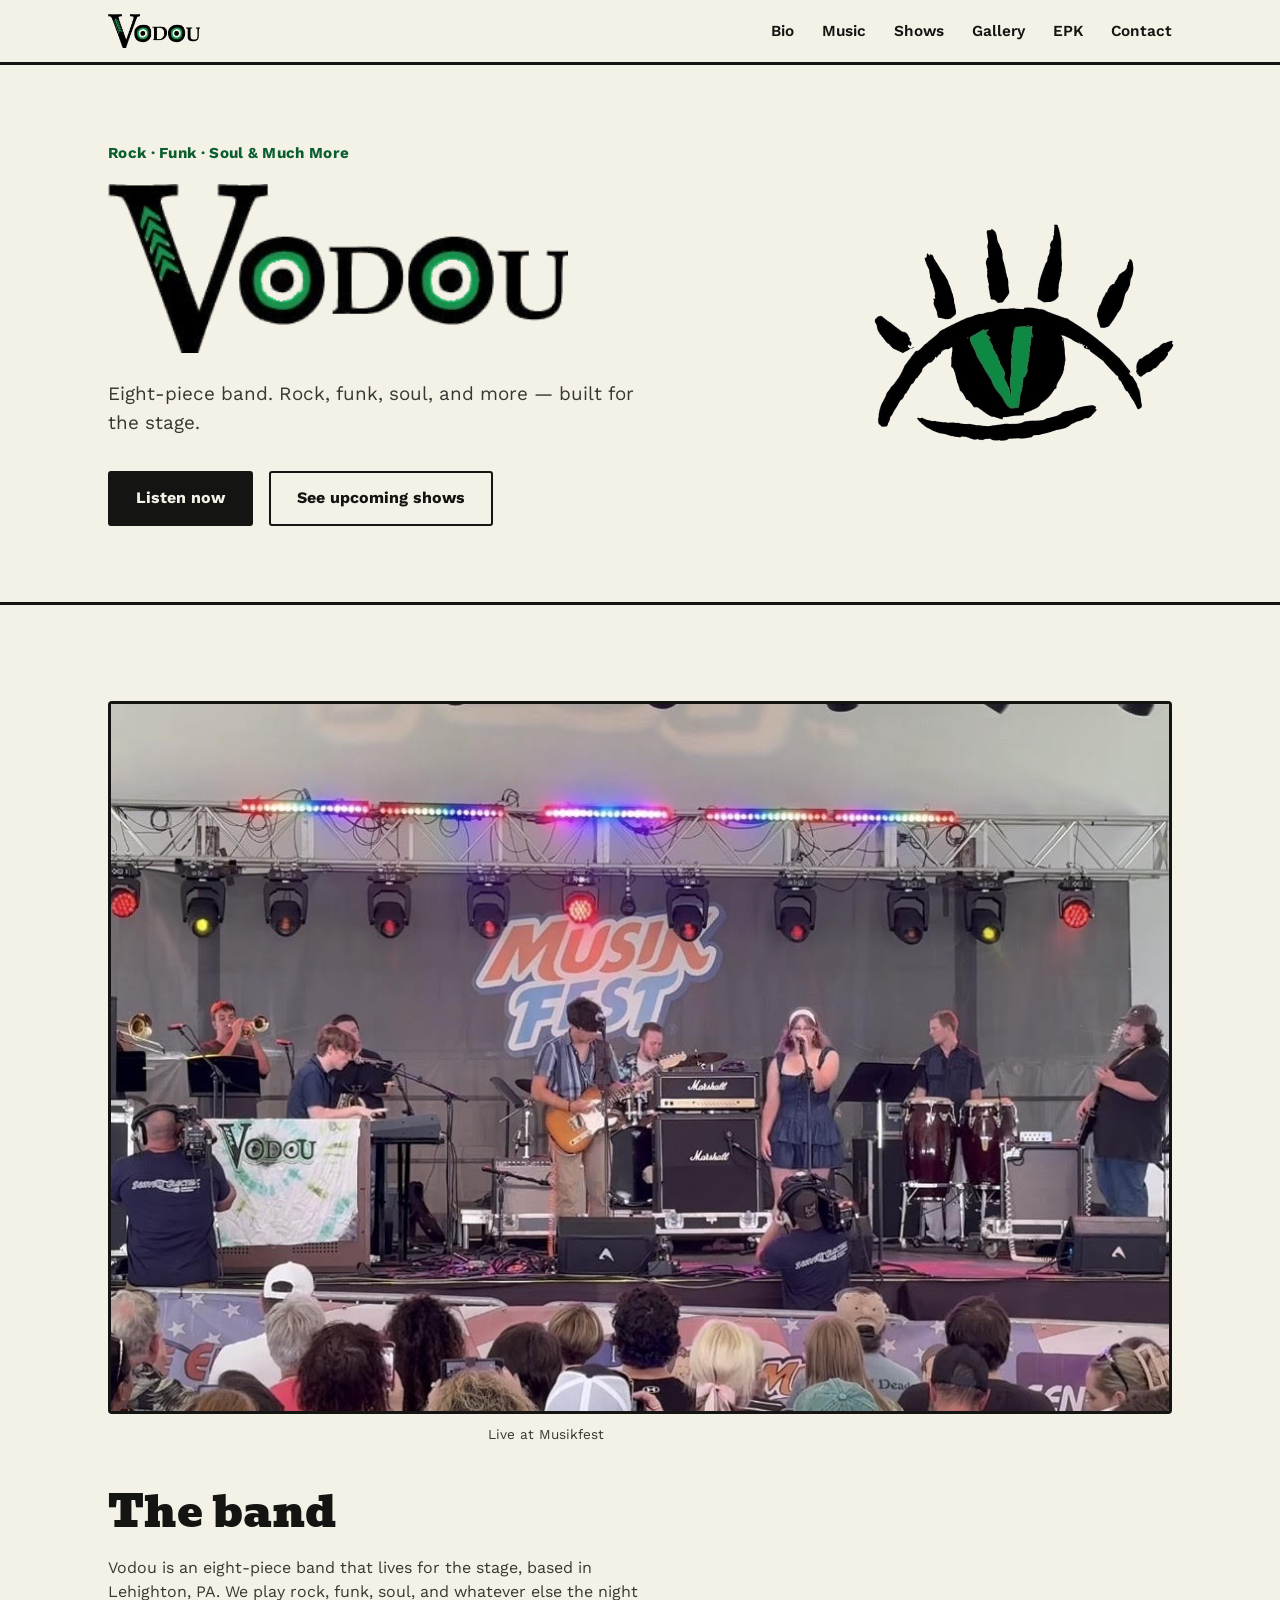
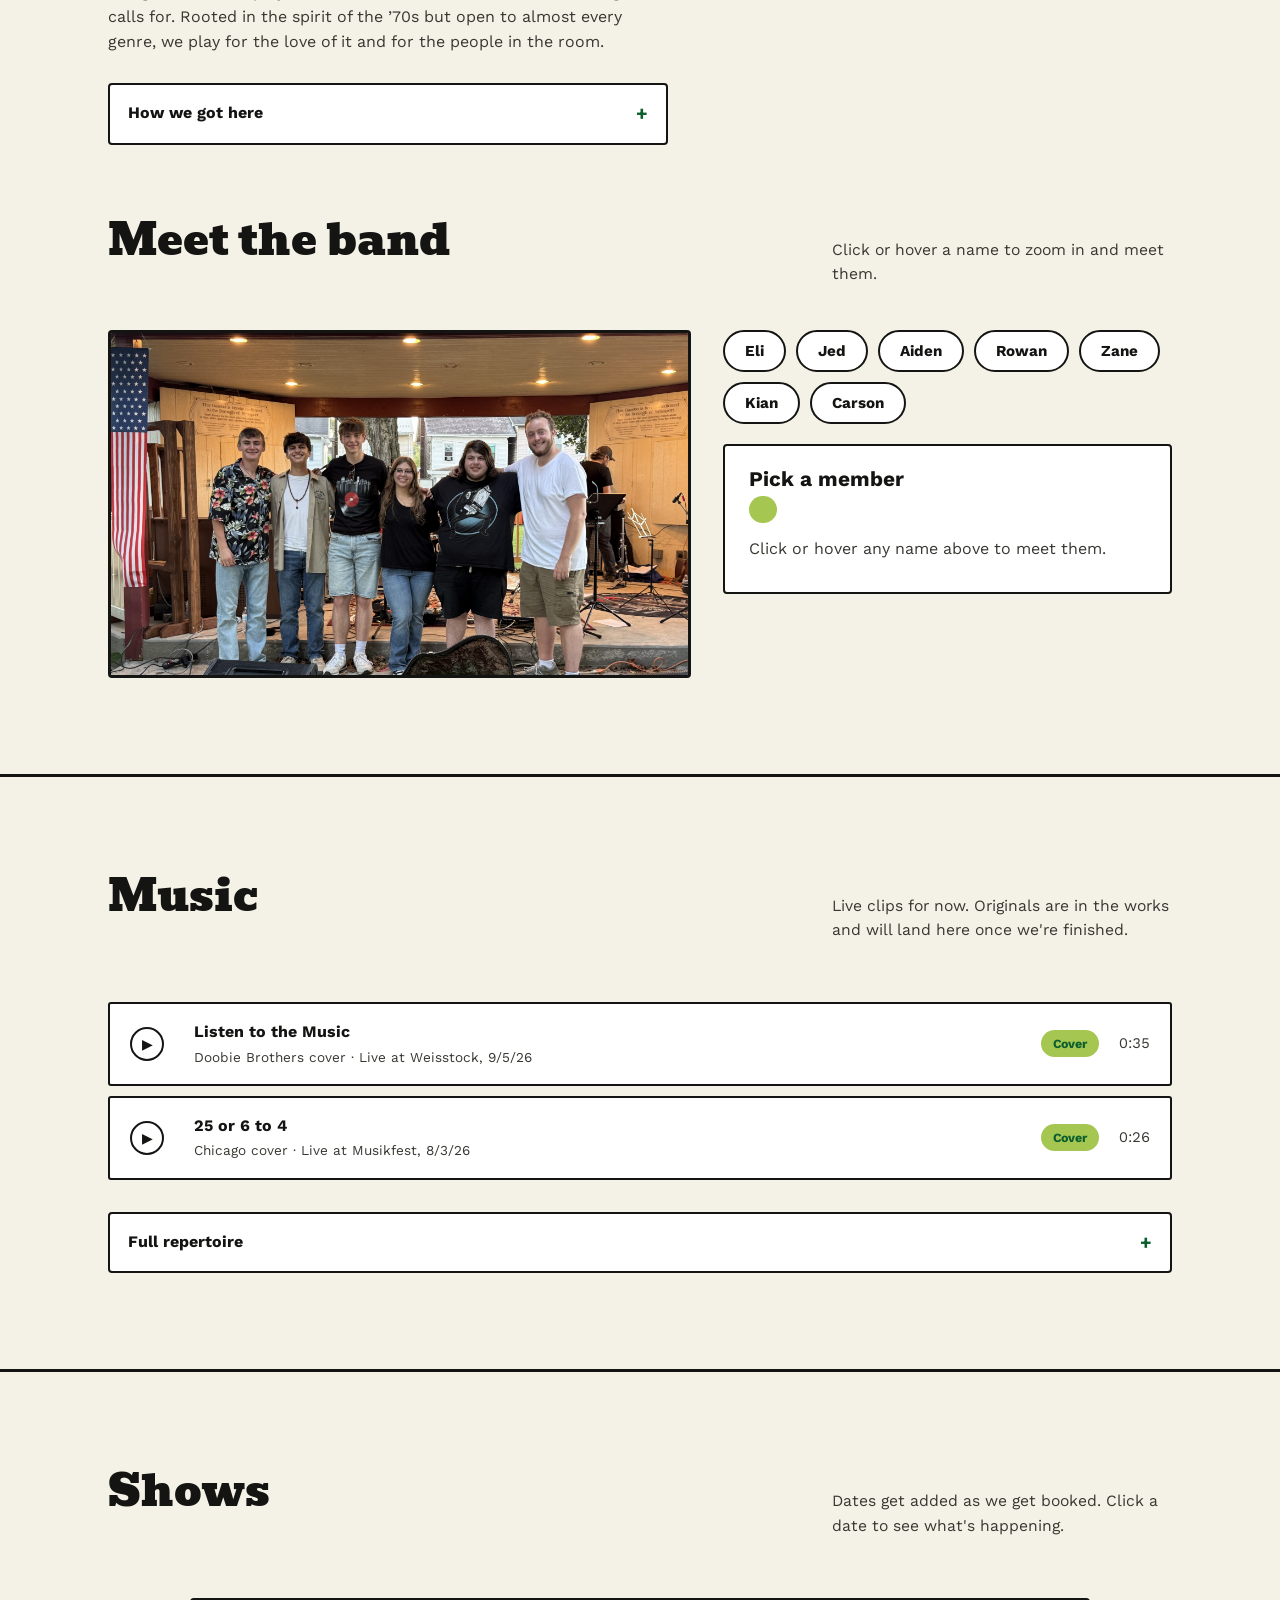
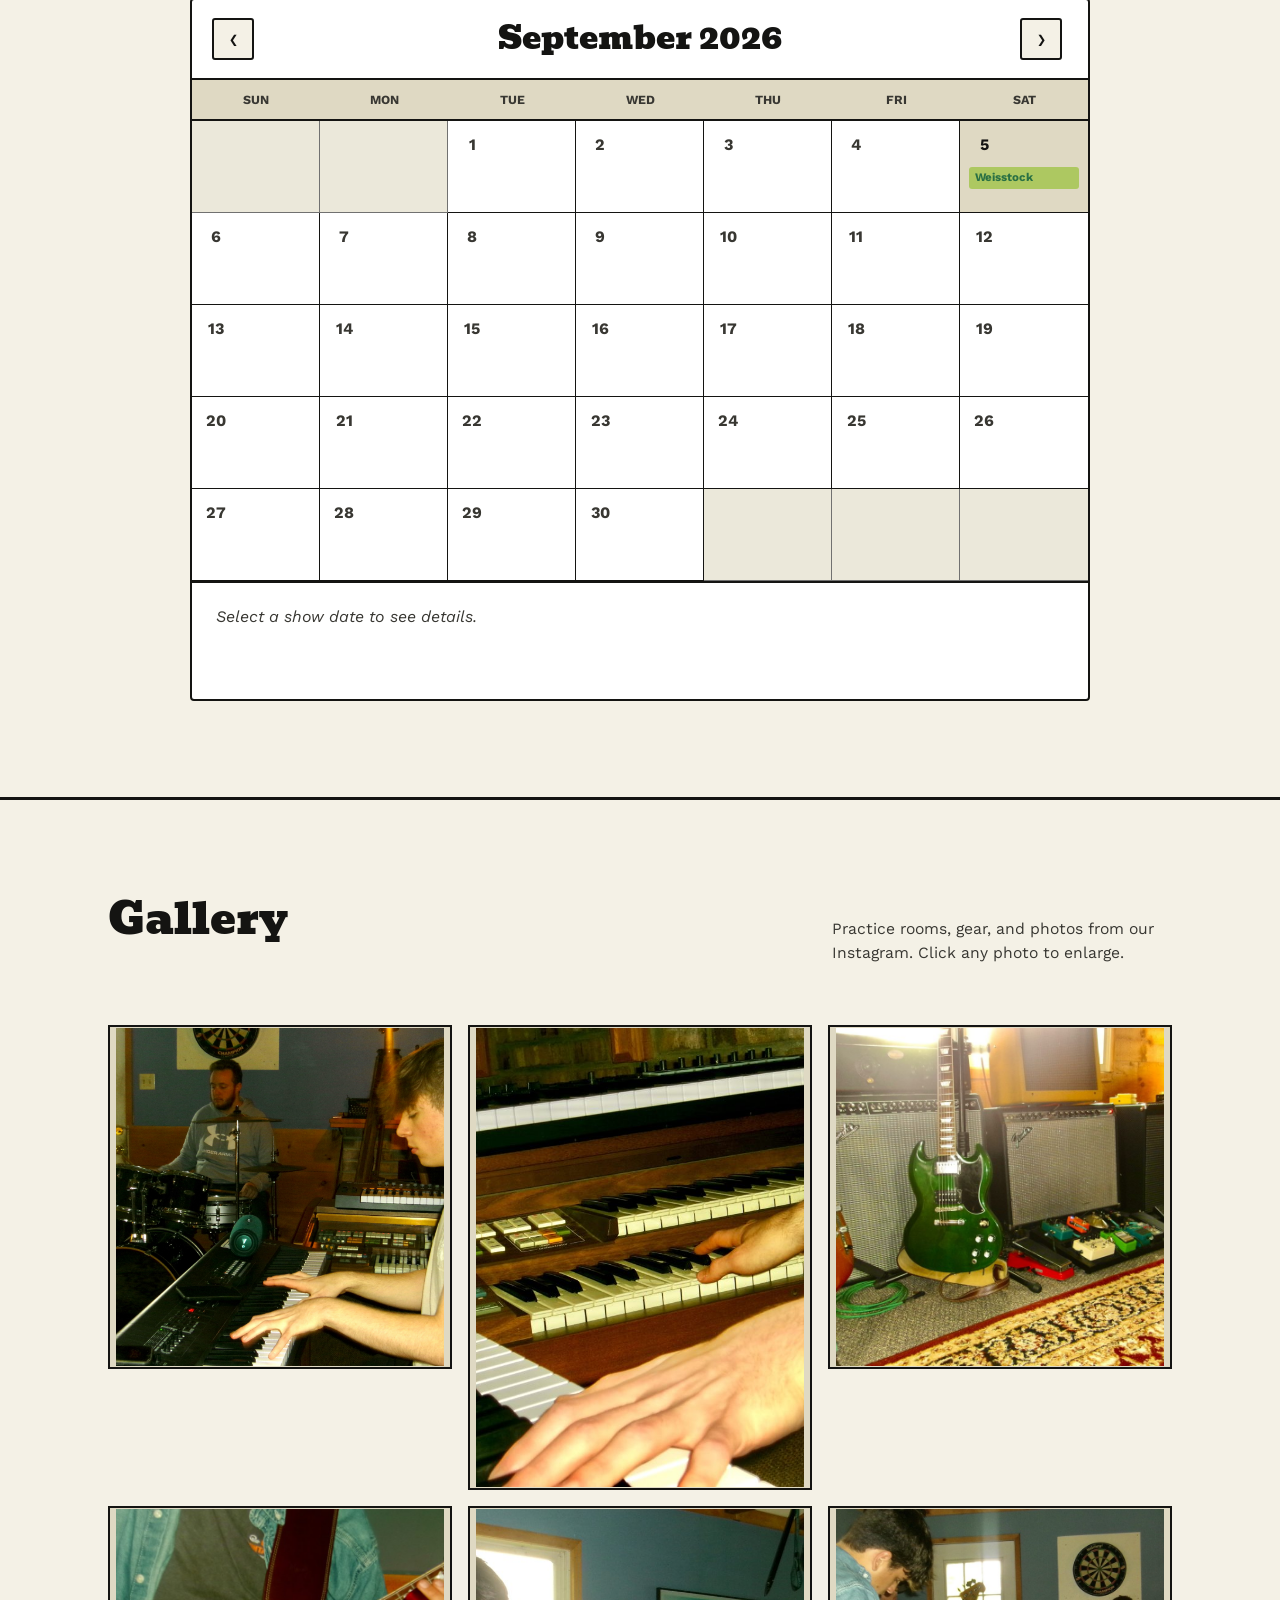
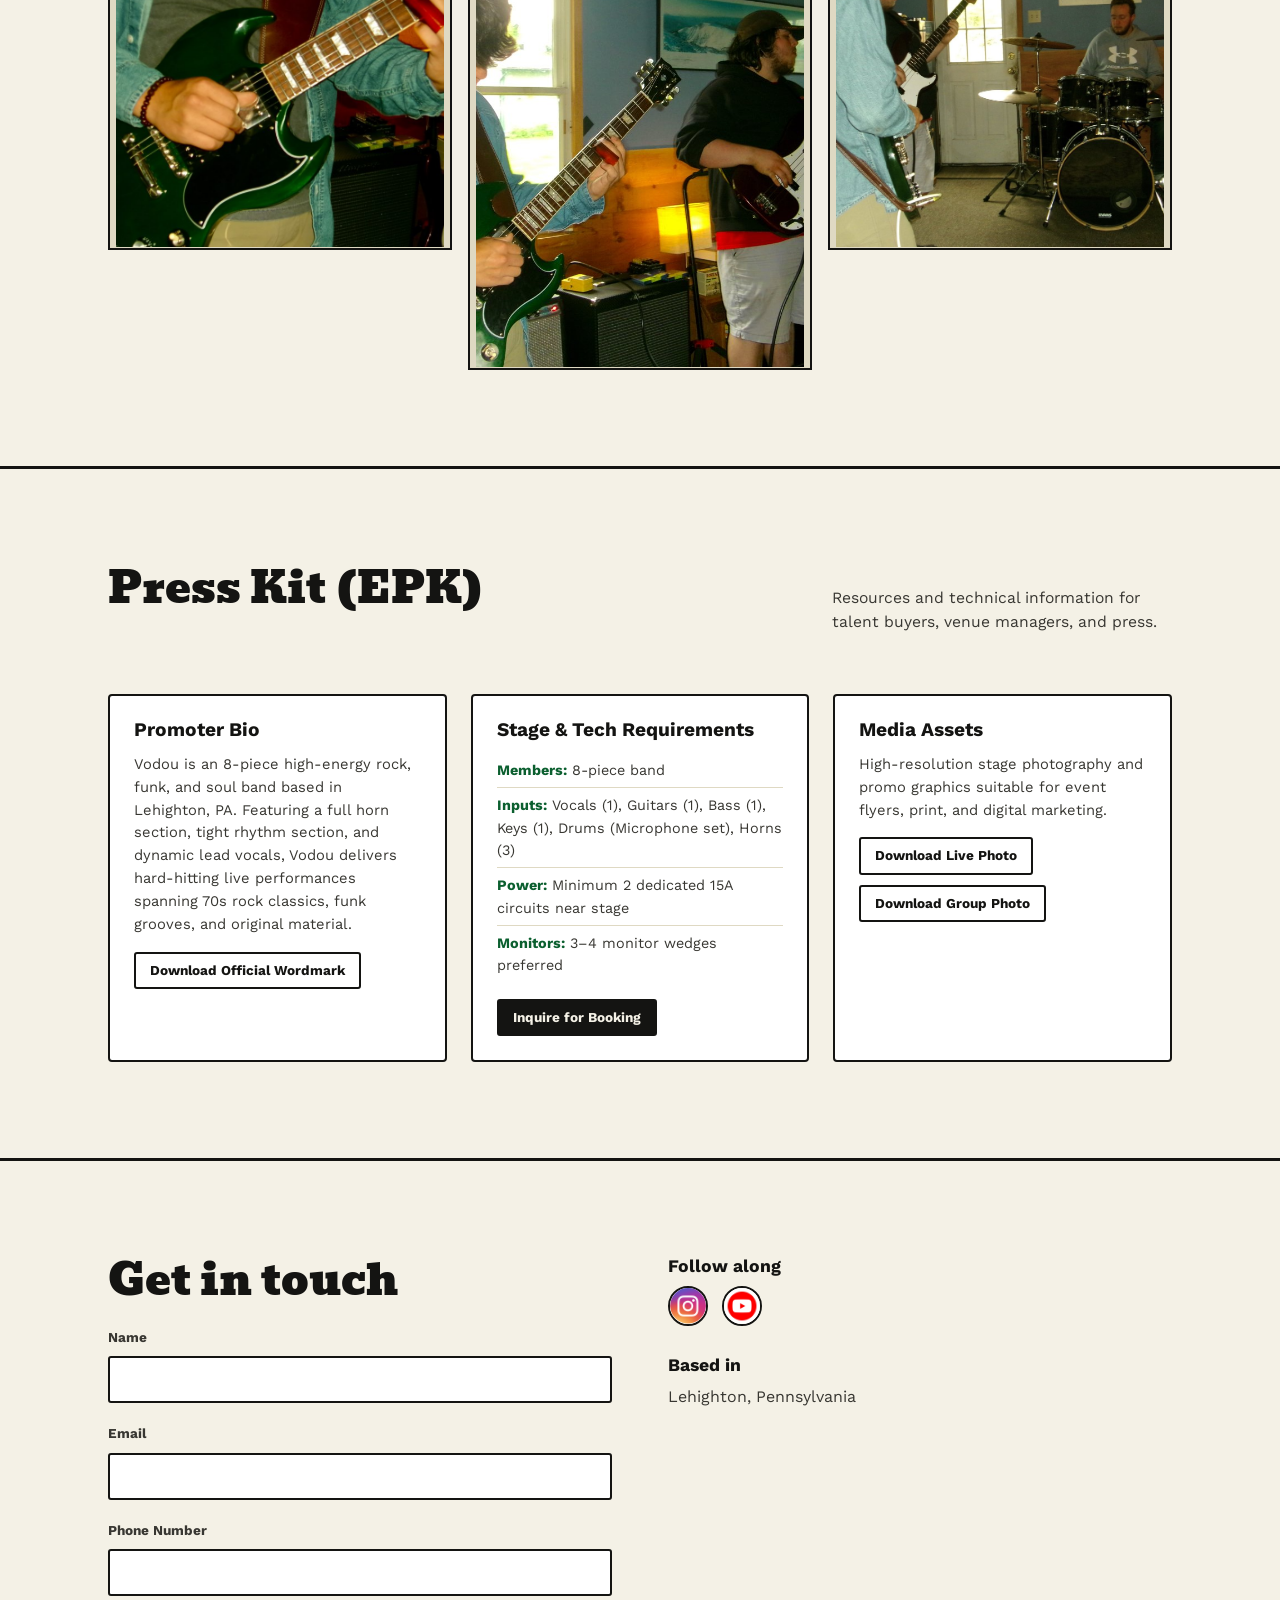
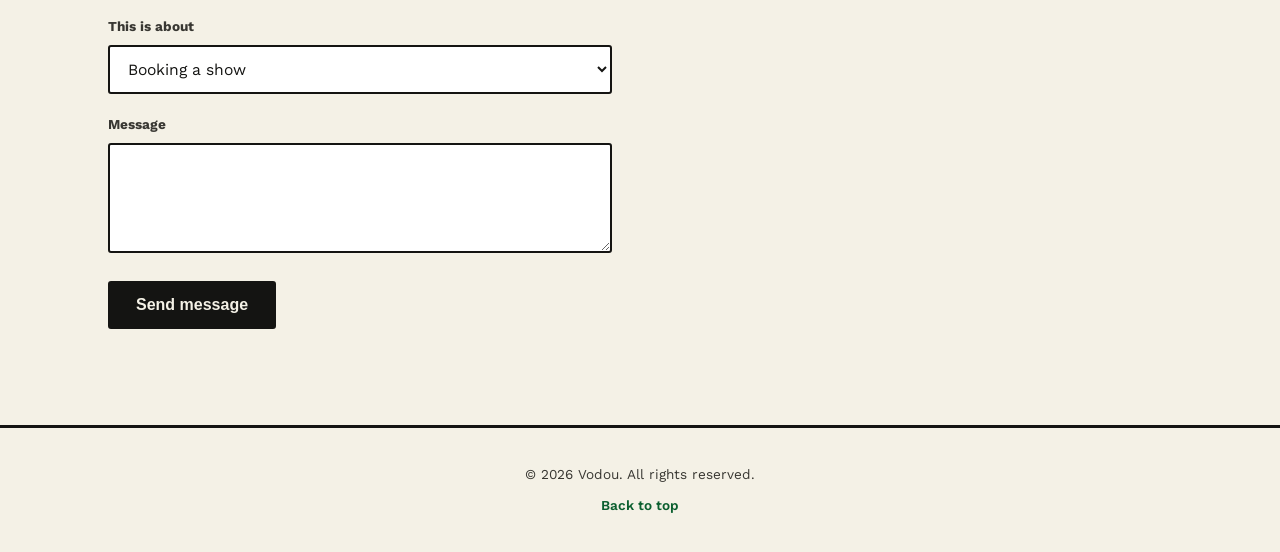
==== index.html @ e8008e0a "Update index.html Nolan's button removed." ====
<!DOCTYPE html>
<html lang="en">
<head>
<meta charset="UTF-8">
<meta name="viewport" content="width=device-width, initial-scale=1.0">
<title>Vodou — Live Rock, Funk & Soul | Lehighton, PA</title>
<meta name="description" content="Vodou is an eight-piece band from Lehighton, PA playing rock, funk, soul and more. Catch live shows, listen to clips, and book us.">
<meta name="theme-color" content="#128A43">
<meta property="og:title" content="Vodou — Live Rock, Funk & Soul">
<meta property="og:description" content="Eight-piece band. Rock, funk, soul, and more — built for the stage. Based in Lehighton, PA.">
<meta property="og:type" content="website">
<meta property="og:image" content="https://vodouofficial.com/band-live-musikfest.jpg">
<meta name="twitter:card" content="summary_large_image">

<!-- TODO: replace https://vodouofficial.com with your real live domain everywhere it appears below -->
<link rel="canonical" href="https://vodouofficial.com/">
<meta property="og:url" content="https://vodouofficial.com/">

<!-- Favicon (uses the existing eye mark; swap in a dedicated 180x180 PNG for apple-touch-icon if you have one) -->
<link rel="icon" href="eye-mark.png" type="image/png">
<link rel="apple-touch-icon" href="eye-mark.png">

<link rel="preconnect" href="https://fonts.googleapis.com">
<link rel="preconnect" href="https://fonts.gstatic.com" crossorigin>
<link href="https://fonts.googleapis.com/css2?family=Bevan&family=Work+Sans:wght@400;500;600;700&display=swap" rel="stylesheet">
<script src="https://web3forms.com/client/script.js" async defer></script>
<!-- hCaptcha is loaded automatically by the Web3Forms client script when data-captcha="true" is present -->

<!-- Structured data so search engines can show Vodou as a band with real details -->
<script type="application/ld+json">
{
  "@context": "https://schema.org",
  "@type": "MusicGroup",
  "name": "Vodou",
  "genre": ["Rock", "Funk", "Soul"],
  "url": "https://vodouofficial.com/",
  "image": "https://vodouofficial.com/band-live-musikfest.jpg",
  "foundingLocation": {
    "@type": "Place",
    "name": "Lehighton, PA"
  },
  "sameAs": [
    "https://instagram.com/vodouofficial",
    "https://www.youtube.com/@VodouOfficial"
  ]
}
</script>

<!-- Analytics: uncomment and set data-domain to add privacy-friendly Plausible analytics once the site is live
<script defer data-domain="vodouofficial.com" src="https://plausible.io/js/script.js"></script>
-->
<style>
  .visually-hidden {
    position: absolute;
    width: 1px; height: 1px;
    padding: 0; margin: -1px;
    overflow: hidden;
    clip: rect(0, 0, 0, 0);
    white-space: nowrap;
    border: 0;
  }
</style>
<style>
  :root {
    --paper: #F4F1E6;
    --paper-alt: #DFD9C3;
    --ink: #141412;
    --ink-soft: #383732;
    --green: #128A43;
    --green-deep: #0b5f2f;
    --lime: #A5C650;
    --line: #141412;
    --white: #ffffff;
    --font-display: 'Bevan', serif;
    --font-body: 'Work Sans', sans-serif;
    --maxw: 1120px;
    --ease: cubic-bezier(.2,.7,.3,1);
  }

  * { box-sizing: border-box; }
  html { scroll-behavior: smooth; }
  body {
    margin: 0;
    background: var(--paper);
    color: var(--ink);
    font-family: var(--font-body);
    line-height: 1.55;
    -webkit-font-smoothing: antialiased;
  }

  img { max-width: 100%; display: block; }
  a { color: inherit; }

  .skip-link {
    position: absolute;
    top: -100px;
    left: 16px;
    background: var(--ink);
    color: var(--paper);
    padding: 10px 16px;
    z-index: 100;
    font-weight: 700;
    border-radius: 3px;
    text-decoration: none;
  }
  .skip-link:focus { top: 12px; }

  .wrap {
    max-width: var(--maxw);
    margin: 0 auto;
    padding: 0 28px;
  }

  h1, h2, h3 {
    font-family: var(--font-display);
    font-weight: 400;
    line-height: 1.08;
    margin: 0;
  }

  p { margin: 0 0 1em; color: var(--ink-soft); max-width: 62ch; }

  section { padding: 96px 0; border-bottom: 3px solid var(--line); }
  section:last-of-type { border-bottom: none; }

  /* Header */
  header {
    position: sticky;
    top: 0;
    z-index: 50;
    background: rgba(244, 241, 230, 0.94);
    backdrop-filter: blur(8px);
    -webkit-backdrop-filter: blur(8px);
    border-bottom: 3px solid var(--line);
  }
  .nav {
    display: flex;
    align-items: center;
    justify-content: space-between;
    padding: 14px 28px;
    max-width: var(--maxw);
    margin: 0 auto;
  }
  .nav-mark img { height: 34px; width: auto; }
  .nav-links {
    display: flex;
    gap: 28px;
    list-style: none;
    margin: 0; padding: 0;
  }
  .nav-links a {
    text-decoration: none;
    color: var(--ink);
    font-weight: 600;
    font-size: 0.96rem;
    padding-bottom: 2px;
    border-bottom: 2px solid transparent;
    transition: border-color 0.2s ease, color 0.2s ease;
  }
  .nav-links a:hover,
  .nav-links a.active { border-color: var(--green); color: var(--green-deep); }

  .nav-toggle {
    display: none;
    background: none;
    border: 2px solid var(--line);
    color: var(--ink);
    font-size: 1.3rem;
    padding: 5px 12px;
    border-radius: 3px;
    cursor: pointer;
  }

  /* Hero */
  .hero {
    padding-top: 76px;
    padding-bottom: 76px;
    position: relative;
    overflow: hidden;
  }
  .hero .wrap {
    display: grid;
    grid-template-columns: 1.1fr 0.9fr;
    gap: 40px;
    align-items: center;
  }
  .hero-mark {
    justify-self: end;
    width: 300px;
    height: auto;
    transform: rotate(-4deg);
    transition: transform 0.4s var(--ease);
  }
  .hero-mark:hover { transform: rotate(-2deg) scale(1.03); }
  .eyebrow {
    color: var(--green-deep);
    font-weight: 700;
    font-size: 0.95rem;
    margin-bottom: 18px;
    display: inline-block;
    letter-spacing: 0.02em;
  }
  .hero-wordmark {
    width: min(100%, 460px);
    margin-bottom: 26px;
  }
  .hero p.lede {
    font-size: 1.18rem;
    color: var(--ink-soft);
    max-width: 46ch;
    margin-bottom: 34px;
  }
  .btn-row { display: flex; gap: 16px; flex-wrap: wrap; }
  .btn {
    display: inline-block;
    padding: 13px 26px;
    border-radius: 3px;
    font-weight: 700;
    text-decoration: none;
    font-size: 1rem;
    border: 2.5px solid var(--line);
    cursor: pointer;
    transition: transform 0.15s ease, background 0.15s ease, color 0.15s ease, border-color 0.15s ease;
  }
  .btn:hover { transform: translateY(-2px); }
  .btn-solid { background: var(--ink); color: var(--paper); }
  .btn-solid:hover { background: var(--green); border-color: var(--line); color: var(--white); }
  .btn-outline { background: transparent; color: var(--ink); }
  .btn-outline:hover { background: var(--ink); color: var(--paper); }
  .btn-sm { padding: 6px 14px; font-size: 0.85rem; }

  /* Section heads */
  .sec-head {
    display: flex;
    align-items: baseline;
    justify-content: space-between;
    gap: 24px;
    margin-bottom: 44px;
    flex-wrap: wrap;
  }
  .sec-head h2 { font-size: clamp(2rem, 4vw, 2.7rem); color: var(--ink); }
  .sec-head .sec-note { color: var(--ink-soft); font-size: 0.98rem; max-width: 34ch; }

  /* Bio */
  .bio-photo {
    width: 100%;
    aspect-ratio: 1289 / 713;
    object-fit: cover;
    border: 3px solid var(--line);
    border-radius: 4px;
  }
  .bio-photo-caption {
    margin: 10px 0 44px;
    font-size: 0.85rem;
    color: var(--ink-soft);
    text-align: right;
  }
  .bio-copy p { max-width: 56ch; }

  .history-dropdown {
    margin-top: 28px;
    border: 2.5px solid var(--line);
    background: var(--white);
    border-radius: 4px;
    max-width: 56ch;
  }
  .history-dropdown summary {
    padding: 14px 18px;
    font-weight: 700;
    color: var(--ink);
    cursor: pointer;
    list-style: none;
    display: flex;
    align-items: center;
    justify-content: space-between;
  }
  .history-dropdown summary::-webkit-details-marker { display: none; }
  .history-dropdown summary::after {
    content: "+";
    font-size: 1.2rem;
    font-weight: 700;
    color: var(--green-deep);
  }
  .history-dropdown[open] summary::after { content: "–"; }
  .history-list {
    margin: 0;
    padding: 0 18px 18px;
    list-style: none;
  }
  .history-list li {
    padding: 12px 0;
    border-top: 2px solid var(--line);
    color: var(--ink-soft);
    font-size: 0.95rem;
    line-height: 1.5;
  }
  .history-list li strong {
    color: var(--green-deep);
    font-weight: 700;
  }
  .repertoire-dropdown { max-width: none; margin-top: 32px; }
  .repertoire-list {
    margin: 0;
    padding: 4px 18px 18px;
    list-style: none;
    display: grid;
    grid-template-columns: repeat(2, 1fr);
    gap: 0 32px;
  }
  .repertoire-list li {
    padding: 10px 0;
    border-top: 2px solid var(--line);
    color: var(--ink-soft);
    font-size: 0.95rem;
  }
  .repertoire-list li:nth-child(-n+2) { border-top: none; }
  .repertoire-artist {
    display: block;
    font-size: 0.82rem;
    color: var(--ink-soft);
    opacity: 0.85;
    margin-top: 2px;
  }
  .repertoire-tag-original {
    background: var(--ink);
    color: var(--paper);
  }
  .repertoire-more {
    color: var(--ink-soft);
    font-style: italic;
    opacity: 0.85;
  }
  .repertoire-tag {
    display: inline-block;
    margin-left: 8px;
    font-size: 0.75rem;
    font-weight: 700;
    color: var(--green-deep);
    background: var(--lime);
    padding: 2px 9px;
    border-radius: 20px;
    vertical-align: middle;
  }

  /* Meet the band */
  .meet-band { margin-top: 72px; }
  .meet-band-grid {
    display: grid;
    grid-template-columns: 1.3fr 1fr;
    gap: 32px;
    align-items: start;
  }
  .band-photo-frame {
    position: relative;
    overflow: hidden;
    border: 3px solid var(--line);
    border-radius: 4px;
    aspect-ratio: 4200 / 2503;
    background: var(--paper-alt);
  }
  .band-photo-frame img {
    width: 100%;
    height: 100%;
    object-fit: cover;
    transform-origin: 50% 40%;
    transform: scale(1);
    transition: transform 0.55s var(--ease), transform-origin 0.55s var(--ease);
  }
  .photo-tooltip {
    position: absolute;
    bottom: 12px;
    left: 12px;
    background: rgba(20, 20, 18, 0.85);
    color: var(--paper);
    padding: 6px 12px;
    border-radius: 3px;
    font-size: 0.82rem;
    font-weight: 600;
    pointer-events: none;
    opacity: 0;
    transition: opacity 0.25s ease;
    border: 1px solid rgba(255,255,255,0.2);
  }
  .photo-tooltip.visible { opacity: 1; }

  .member-picker {
    display: flex;
    flex-wrap: wrap;
    gap: 10px;
    margin-bottom: 20px;
  }
  .member-btn {
    padding: 10px 20px;
    border: 2.5px solid var(--line);
    background: var(--white);
    color: var(--ink);
    font-family: var(--font-body);
    font-weight: 700;
    font-size: 0.95rem;
    border-radius: 30px;
    cursor: pointer;
    transition: background 0.15s ease, color 0.15s ease, transform 0.15s ease, border-color 0.15s ease;
  }
  .member-btn:hover { transform: translateY(-2px); }
  .member-btn.active {
    background: var(--green);
    border-color: var(--green);
    color: var(--white);
  }
  .member-card {
    border: 2.5px solid var(--line);
    background: var(--white);
    padding: 22px 24px;
    border-radius: 4px;
    min-height: 150px;
  }
  .member-card h3 {
    font-family: var(--font-body);
    font-weight: 700;
    font-size: 1.3rem;
    color: var(--ink);
    margin-bottom: 6px;
  }
  .member-role {
    font-size: 0.85rem;
    font-weight: 700;
    color: var(--green-deep);
    background: var(--lime);
    display: inline-block;
    padding: 3px 12px;
    border-radius: 20px;
    margin-bottom: 14px;
  }
  .member-card p { margin: 0; max-width: none; color: var(--ink-soft); }

  /* Music & Visualizer */
  .track-list { display: flex; flex-direction: column; gap: 10px; }
  .track {
    display: grid;
    grid-template-columns: 44px 1fr auto auto;
    align-items: center;
    gap: 20px;
    padding: 16px 20px;
    background: var(--white);
    border: 2.5px solid var(--line);
    border-radius: 3px;
    transition: background 0.15s ease;
  }
  .track.playing { background: var(--paper-alt); }
  .track-play {
    width: 34px; height: 34px;
    border-radius: 50%;
    border: 2.5px solid var(--ink);
    color: var(--ink);
    display: flex; align-items: center; justify-content: center;
    background: transparent;
    cursor: pointer;
    font-size: 0.85rem;
    transition: background 0.15s ease, border-color 0.15s ease, color 0.15s ease;
  }
  .track-play:hover { background: var(--green); border-color: var(--green); color: var(--white); }
  .track-play:disabled { cursor: default; opacity: 0.45; }
  .track-play:disabled:hover { background: transparent; border-color: var(--ink); color: var(--ink); }
  .track-title { font-weight: 700; color: var(--ink); display: flex; flex-direction: column; }
  .track-title-head { display: flex; align-items: center; gap: 10px; }
  .track-title small { display: block; font-weight: 400; color: var(--ink-soft); font-size: 0.85rem; margin-top: 2px; }
  .track-len { color: var(--ink-soft); font-variant-numeric: tabular-nums; font-size: 0.92rem; }
  .track-tag {
    font-size: 0.78rem;
    font-weight: 700;
    color: var(--green-deep);
    background: var(--lime);
    padding: 4px 12px;
    border-radius: 20px;
    white-space: nowrap;
  }
  .track-progress {
    grid-column: 1 / -1;
    height: 6px;
    background: #c3bda7;
    border-radius: 3px;
    overflow: hidden;
    margin-top: -6px;
    display: none;
    cursor: pointer;
  }
  .track.playing .track-progress { display: block; }
  .track-progress-bar {
    height: 100%;
    width: 0%;
    background: var(--green);
    transition: width 0.1s linear;
  }

  /* Audio Equalizer Visualizer */
  .visualizer {
    display: none;
    align-items: flex-end;
    gap: 2px;
    height: 14px;
    width: 16px;
  }
  .track.playing .visualizer { display: flex; }
  .visualizer-bar {
    flex: 1;
    background: var(--green-deep);
    border-radius: 1px;
    animation: bounce 0.6s infinite ease-in-out alternate;
  }
  .visualizer-bar:nth-child(1) { animation-delay: 0.1s; height: 30%; }
  .visualizer-bar:nth-child(2) { animation-delay: 0.3s; height: 100%; }
  .visualizer-bar:nth-child(3) { animation-delay: 0.2s; height: 60%; }
  @keyframes bounce {
    0% { height: 20%; }
    100% { height: 100%; }
  }

  /* Calendar */
  .calendar-wrap {
    border: 2.5px solid var(--line);
    background: var(--white);
    max-width: 900px;
    margin: 0 auto;
    border-radius: 4px;
    overflow: hidden;
  }
  .calendar-header {
    display: grid;
    grid-template-columns: 48px 1fr 48px;
    align-items: center;
    gap: 12px;
    padding: 18px 20px;
    border-bottom: 2.5px solid var(--line);
    text-align: center;
  }
  .calendar-header h3 {
    font-family: var(--font-display);
    font-size: clamp(1.45rem, 3vw, 2rem);
    color: var(--ink);
  }
  .calendar-nav {
    width: 42px;
    height: 42px;
    border: 2.5px solid var(--line);
    background: var(--paper);
    color: var(--ink);
    font-family: var(--font-body);
    font-size: 1.8rem;
    line-height: 1;
    cursor: pointer;
    border-radius: 3px;
    transition: background 0.15s ease, color 0.15s ease, transform 0.15s ease;
  }
  .calendar-nav:hover {
    background: var(--green);
    color: var(--white);
    transform: translateY(-2px);
  }
  .calendar-weekdays,
  .calendar-grid {
    display: grid;
    grid-template-columns: repeat(7, 1fr);
  }
  .calendar-weekdays {
    border-bottom: 2px solid var(--line);
    background: var(--paper-alt);
  }
  .calendar-weekdays span {
    padding: 10px 6px;
    text-align: center;
    font-size: 0.78rem;
    font-weight: 700;
    color: var(--ink-soft);
    text-transform: uppercase;
  }
  .calendar-day {
    min-height: 92px;
    padding: 9px;
    border-right: 1.5px solid var(--line);
    border-bottom: 1.5px solid var(--line);
    background: var(--white);
    color: var(--ink-soft);
    text-align: left;
    cursor: default;
    position: relative;
  }
  .calendar-day:nth-child(7n) { border-right: none; }
  .calendar-day.empty {
    background: var(--paper-alt);
    opacity: 0.6;
  }
  .calendar-day-number {
    display: inline-flex;
    width: 30px;
    height: 30px;
    align-items: center;
    justify-content: center;
    font-weight: 700;
    border-radius: 50%;
  }
  .calendar-day.today .calendar-day-number {
    border: 2px solid var(--green);
    color: var(--green-deep);
  }
  .calendar-day.has-show {
    cursor: pointer;
    color: var(--ink);
  }
  .calendar-day.has-show:hover { background: var(--paper-alt); }
  .calendar-day.has-show.selected {
    background: var(--green);
    color: var(--white);
  }
  .calendar-day.past-show { background: var(--paper-alt); }
  .calendar-day.past-show .calendar-dot { opacity: 0.85; }
  .calendar-day.has-show.selected .calendar-day-number { color: var(--white); }
  .calendar-dot {
    display: block;
    margin-top: 7px;
    padding: 4px 6px;
    background: var(--lime);
    color: var(--green-deep);
    font-size: 0.72rem;
    font-weight: 700;
    line-height: 1.2;
    border-radius: 3px;
    overflow: hidden;
    text-overflow: ellipsis;
    white-space: nowrap;
  }
  .calendar-day.selected .calendar-dot {
    background: var(--white);
    color: var(--green-deep);
  }
  .calendar-event {
    min-height: 118px;
    padding: 22px 24px;
    border-top: 2.5px solid var(--line);
    display: flex;
    justify-content: space-between;
    align-items: flex-start;
    gap: 16px;
    flex-wrap: wrap;
  }
  .calendar-event-empty {
    color: var(--ink-soft);
    font-style: italic;
  }
  .calendar-event-date {
    font-family: var(--font-display);
    color: var(--green-deep);
    font-size: 1.15rem;
    margin-bottom: 4px;
  }
  .calendar-event h3 {
    font-family: var(--font-body);
    font-weight: 700;
    font-size: 1.25rem;
    margin-bottom: 3px;
  }
  .calendar-event p { margin: 0; max-width: none; }
  .calendar-event .event-status {
    display: inline-block;
    margin-top: 12px;
    padding: 5px 11px;
    border: 2px solid var(--ink);
    border-radius: 3px;
    font-size: 0.78rem;
    font-weight: 700;
  }

  /* Gallery + Lightbox */
  .gallery-grid {
    display: grid;
    grid-template-columns: repeat(3, 1fr);
    gap: 16px;
  }
  .gallery-grid .g-item {
    background: var(--paper-alt);
    border: 2.5px solid var(--line);
    aspect-ratio: 1;
    display: flex;
    align-items: center;
    justify-content: center;
    overflow: hidden;
    cursor: pointer;
    position: relative;
    transition: transform 0.2s ease;
  }
  .gallery-grid .g-item:hover { transform: translateY(-3px); }
  .gallery-grid .g-item:nth-child(3n+2) { aspect-ratio: 1 / 1.35; }
  .gallery-grid .g-item img {
    width: 100%;
    height: 100%;
    object-fit: cover;
    transition: transform 0.35s var(--ease);
  }
  .gallery-grid .g-item:hover img { transform: scale(1.04); }

  .lightbox {
    position: fixed;
    inset: 0;
    z-index: 100;
    background: rgba(20, 20, 18, 0.92);
    display: flex;
    align-items: center;
    justify-content: center;
    opacity: 0;
    visibility: hidden;
    transition: opacity 0.25s ease, visibility 0.25s ease;
    padding: 24px;
  }
  .lightbox.open {
    opacity: 1;
    visibility: visible;
  }
  .lightbox img {
    max-width: min(92vw, 1100px);
    max-height: 88vh;
    object-fit: contain;
    border: 3px solid var(--paper);
    border-radius: 4px;
    box-shadow: 0 20px 60px rgba(0,0,0,0.4);
  }
  .lightbox-close {
    position: absolute;
    top: 18px;
    right: 22px;
    background: var(--paper);
    border: 2.5px solid var(--line);
    color: var(--ink);
    width: 44px;
    height: 44px;
    border-radius: 50%;
    font-size: 1.4rem;
    cursor: pointer;
    font-weight: 700;
    display: flex;
    align-items: center;
    justify-content: center;
    transition: background 0.15s ease, color 0.15s ease;
  }
  .lightbox-close:hover { background: var(--green); color: var(--white); }
  .lightbox-nav {
    position: absolute;
    top: 50%;
    transform: translateY(-50%);
    background: var(--paper);
    border: 2.5px solid var(--line);
    color: var(--ink);
    width: 48px;
    height: 48px;
    border-radius: 50%;
    font-size: 1.6rem;
    cursor: pointer;
    display: flex;
    align-items: center;
    justify-content: center;
    transition: background 0.15s ease, color 0.15s ease;
  }
  .lightbox-nav:hover { background: var(--green); color: var(--white); }
  .lightbox-prev { left: 18px; }
  .lightbox-next { right: 18px; }

  /* EPK Section */
  .epk-grid {
    display: grid;
    grid-template-columns: repeat(auto-fit, minmax(280px, 1fr));
    gap: 24px;
    margin-top: 32px;
  }
  .epk-card {
    border: 2.5px solid var(--line);
    background: var(--white);
    padding: 24px;
    border-radius: 4px;
  }
  .epk-card h3 {
    font-family: var(--font-body);
    font-weight: 700;
    font-size: 1.2rem;
    color: var(--ink);
    margin-bottom: 12px;
  }
  .epk-card p {
    font-size: 0.92rem;
    color: var(--ink-soft);
    margin-bottom: 16px;
  }
  .epk-specs {
    list-style: none;
    padding: 0;
    margin: 0 0 16px;
  }
  .epk-specs li {
    font-size: 0.9rem;
    color: var(--ink-soft);
    padding: 6px 0;
    border-bottom: 1px solid var(--paper-alt);
  }
  .epk-specs li:last-child { border-bottom: none; }
  .epk-specs strong { color: var(--green-deep); }

  /* Contact */
  .contact-grid {
    display: grid;
    grid-template-columns: 1fr 1fr;
    gap: 56px;
  }
  .field { margin-bottom: 20px; }
  .field label {
    display: block;
    font-size: 0.85rem;
    font-weight: 700;
    color: var(--ink-soft);
    margin-bottom: 8px;
  }
  .field input, .field textarea, .field select {
    width: 100%;
    background: var(--white);
    border: 2px solid var(--line);
    color: var(--ink);
    padding: 12px 14px;
    font-family: var(--font-body);
    font-size: 0.98rem;
    border-radius: 3px;
    transition: border-color 0.15s ease;
  }
  .field input:focus, .field textarea:focus, .field select:focus {
    outline: none;
    border-color: var(--green);
  }
  .field textarea { resize: vertical; min-height: 110px; }
  .contact-info h3 {
    font-family: var(--font-body);
    font-weight: 700;
    color: var(--ink);
    font-size: 1.1rem;
    margin-bottom: 10px;
  }
  .contact-info .info-block { margin-bottom: 30px; }
  .social-row { display: flex; gap: 14px; margin-top: 10px; }
  .social-row a {
    border: 2px solid var(--line);
    border-radius: 50%;
    width: 40px; height: 40px;
    display: flex; align-items: center; justify-content: center;
    text-decoration: none;
    overflow: hidden;
    transition: transform 0.15s ease, opacity 0.15s ease;
  }
  .social-row a img {
    width: 100%;
    height: 100%;
    object-fit: cover;
  }
  .social-row a:hover { transform: translateY(-2px); opacity: 0.85; }
  .form-note {
    font-size: 0.85rem;
    color: var(--green-deep);
    font-weight: 600;
    margin-top: 10px;
    display: none;
  }
  .form-note.show { display: block; }
  .form-note.form-error { color: #a3271f; }

  /* Footer */
  footer {
    padding: 36px 0;
    text-align: center;
    color: var(--ink-soft);
    font-size: 0.85rem;
    border-top: 3px solid var(--line);
  }
  footer .wrap {
    display: flex;
    flex-direction: column;
    align-items: center;
    gap: 10px;
  }
  footer a {
    color: var(--green-deep);
    font-weight: 600;
    text-decoration: none;
  }
  footer a:hover { text-decoration: underline; }

  /* Responsive */
  @media (max-width: 860px) {
    .nav-links { display: none; }
    .nav-toggle { display: inline-block; }
    .nav-links.open {
      display: flex;
      position: absolute;
      top: 100%; left: 0; right: 0;
      background: var(--paper);
      flex-direction: column;
      gap: 0;
      border-bottom: 3px solid var(--line);
      box-shadow: 0 12px 24px rgba(0,0,0,0.08);
    }
    .nav-links.open a {
      padding: 16px 28px;
      border-bottom: 2px solid var(--line);
      width: 100%;
    }
    .hero .wrap { grid-template-columns: 1fr; text-align: left; }
    .hero-mark { justify-self: center; width: 190px; order: -1; }
    .meet-band-grid { grid-template-columns: 1fr; }
    .gallery-grid { grid-template-columns: repeat(2, 1fr); }
    .gallery-grid .g-item:nth-child(3n+2) { aspect-ratio: 1; }
    .contact-grid { grid-template-columns: 1fr; }
    .track { grid-template-columns: 40px 1fr auto; }
    .track-tag { display: none; }
    section { padding: 64px 0; }
    .lightbox-nav { width: 40px; height: 40px; font-size: 1.3rem; }
    .lightbox-prev { left: 10px; }
    .lightbox-next { right: 10px; }
  }

  @media (max-width: 520px) {
    .calendar-header {
      grid-template-columns: 42px 1fr 42px;
      padding: 14px 12px;
    }
    .calendar-nav { width: 36px; height: 36px; font-size: 1.5rem; }
    .calendar-weekdays span { font-size: 0.68rem; padding: 8px 2px; }
    .calendar-day { min-height: 68px; padding: 5px; }
    .calendar-day-number { width: 25px; height: 25px; font-size: 0.82rem; }
    .calendar-dot { margin-top: 4px; padding: 3px 4px; font-size: 0.62rem; }
    .repertoire-list { grid-template-columns: 1fr; }
    .repertoire-list li:nth-child(-n+2) { border-top: 2px solid var(--line); }
    .repertoire-list li:first-child { border-top: none; }
    .gallery-grid { grid-template-columns: 1fr; }
  }

  @media (prefers-reduced-motion: reduce) {
    html { scroll-behavior: auto; }
    * { transition: none !important; }
    .visualizer-bar { animation: none !important; }
  }

  :focus-visible {
    outline: 2.5px solid var(--green);
    outline-offset: 2px;
  }
</style>
</head>
<body>

<a class="skip-link" href="#main">Skip to content</a>

<header>
  <nav class="nav" aria-label="Main">
    <a href="#top" class="nav-mark"><img src="wordmark.png" alt="Vodou" width="140" height="34"></a>
    <ul class="nav-links" id="navLinks">
      <li><a href="#bio">Bio</a></li>
      <li><a href="#music">Music</a></li>
      <li><a href="#shows">Shows</a></li>
      <li><a href="#gallery">Gallery</a></li>
      <li><a href="#epk">EPK</a></li>
      <li><a href="#contact">Contact</a></li>
    </ul>
    <button class="nav-toggle" id="navToggle" aria-label="Toggle menu" aria-expanded="false" aria-controls="navLinks">☰</button>
  </nav>
</header>

<main id="main">
<section class="hero" id="top">
  <div class="wrap">
    <div>
      <h1 class="visually-hidden">Vodou — Live Rock, funk &amp; Soul band, Lehighton, PA</h1>
      <span class="eyebrow">Rock · Funk · Soul & Much More</span>
      <img src="wordmark.png" alt="Vodou" class="hero-wordmark" width="460" height="auto">
      <p class="lede">Eight-piece band. Rock, funk, soul, and more — built for the stage.</p>
      <div class="btn-row">
        <a href="#music" class="btn btn-solid">Listen now</a>
        <a href="#shows" class="btn btn-outline">See upcoming shows</a>
      </div>
    </div>
    <img src="eye-mark.png" alt="" class="hero-mark" width="300" height="auto" role="presentation">
  </div>
</section>

<section id="bio">
  <div class="wrap">
    <img src="band-live-musikfest.jpg" alt="Vodou performing live on stage at Musikfest" class="bio-photo" loading="lazy" width="1289" height="713">
    <p class="bio-photo-caption">Live at Musikfest</p>
    <div class="bio-copy">
      <div class="sec-head" style="margin-bottom:20px;">
        <h2>The band</h2>
      </div>
      <p>Vodou is an eight-piece band that lives for the stage, based in Lehighton, PA. We play rock, funk, soul, and whatever else the night calls for. Rooted in the spirit of the ’70s but open to almost every genre, we play for the love of it and for the people in the room.</p>

      <details class="history-dropdown">
        <summary>How we got here</summary>
        <ul class="history-list">
          <li><strong>2023</strong> — We began as Quantum Trebuchet, a small experimental group with guitar (Jed), bass (Zane), drums (Kian), and a different vocalist. New guitarists came in as Jed had to step out. We then played two gigs at CCTI's student talent show. We then split due to school and work.</li>
          <li><strong>2025</strong> — Jed, Zane, and Kian reformed, and went through the names Blue Voodoo and Voodoo before landing on Vodou. We added keys (Aiden), current vocals (Rowan), and Horns. We played Weisstock, CCTI's open house and an acoustic open gig. We began finding our live sound through covers.</li>
          <li><strong>2026</strong> — We returned to Weisstock for a second year and played Musikfest after being accepted via the ArtsQuest Industry Conference. We started writing originals (still in progress) and plan to get an album out soon!</li>
        </ul>
      </details>
    </div>

    <div class="meet-band">
      <div class="sec-head" style="margin-bottom: 28px;">
        <h2>Meet the band</h2>
        <p class="sec-note">Click or hover a name to zoom in and meet them.</p>
      </div>
      <div class="meet-band-grid">
        <div class="band-photo-frame">
          <img src="band-group.jpg" alt="Vodou band members" id="bandPhoto" loading="lazy">
          <div class="photo-tooltip" id="photoTooltip">Member Name</div>
        </div>
        <div class="member-panel">
          <div class="member-picker" id="memberPicker" role="group" aria-label="Band members">
            <button class="member-btn" data-member="eli" type="button">Eli</button>
            <button class="member-btn" data-member="jed" type="button">Jed</button>
            <button class="member-btn" data-member="aiden" type="button">Aiden</button>
            <button class="member-btn" data-member="rowan" type="button">Rowan</button>
            <button class="member-btn" data-member="zane" type="button">Zane</button>
            <button class="member-btn" data-member="kian" type="button">Kian</button>
            <button class="member-btn" data-member="carson" type="button">Carson</button>
            
          </div>
          <div class="member-card" id="memberCard" aria-live="polite">
            <h3 id="memberCardName">Pick a member</h3>
            <div class="member-role" id="memberCardRole">&nbsp;</div>
            <p id="memberCardBio">Click or hover any name above to meet them.</p>
          </div>
        </div>
      </div>
    </div>
  </div>
</section>

<section id="music">
  <div class="wrap">
    <div class="sec-head">
      <h2>Music</h2>
      <p class="sec-note">Live clips for now. Originals are in the works and will land here once we're finished.</p>
    </div>
    <div class="track-list" role="list">
      <div class="track" role="listitem">
        <button class="track-play" aria-label="Play Listen to the Music" data-src="IMG_1392.mp3" type="button">▶</button>
        <div class="track-title">
          <div class="track-title-head">
            <span>Listen to the Music</span>
            <div class="visualizer" aria-hidden="true">
              <span class="visualizer-bar"></span>
              <span class="visualizer-bar"></span>
              <span class="visualizer-bar"></span>
            </div>
          </div>
          <small>Doobie Brothers cover · Live at Weisstock, 9/5/26</small>
        </div>
        <span class="track-tag">Cover</span>
        <span class="track-len">0:35</span>
        <div class="track-progress" aria-label="Audio progress bar" role="slider" aria-valuenow="0" aria-valuemin="0" aria-valuemax="100"><div class="track-progress-bar"></div></div>
      </div>
      <div class="track" role="listitem">
        <button class="track-play" aria-label="Play 25 or 6 to 4" data-src="IMG_0699.mp3" type="button">▶</button>
        <div class="track-title">
          <div class="track-title-head">
            <span>25 or 6 to 4</span>
            <div class="visualizer" aria-hidden="true">
              <span class="visualizer-bar"></span>
              <span class="visualizer-bar"></span>
              <span class="visualizer-bar"></span>
            </div>
          </div>
          <small>Chicago cover · Live at Musikfest, 8/3/26</small>
        </div>
        <span class="track-tag">Cover</span>
        <span class="track-len">0:26</span>
        <div class="track-progress" aria-label="Audio progress bar" role="slider" aria-valuenow="0" aria-valuemin="0" aria-valuemax="100"><div class="track-progress-bar"></div></div>
      </div>
    </div>
    <audio id="trackAudio" preload="metadata"></audio>

    <details class="history-dropdown repertoire-dropdown">
      <summary>Full repertoire</summary>
      <ul class="repertoire-list">
        <li>Hard to Handle <span class="repertoire-artist">The Black Crowes</span></li>
        <li>I'll Never Let You Go <span class="repertoire-tag repertoire-tag-original">Original</span> <span class="repertoire-artist">Vodou</span></li>
        <li>White Rabbit <span class="repertoire-artist">Jefferson Airplane</span></li>
        <li>Fly Like an Eagle <span class="repertoire-artist">Steve Miller Band</span></li>
        <li>Pretzel Logic <span class="repertoire-artist">Steely Dan</span></li>
        <li>Time <span class="repertoire-artist">Pink Floyd</span></li>
        <li>9 to 5 <span class="repertoire-artist">Dolly Parton</span></li>
        <li>Space Oddity <span class="repertoire-artist">David Bowie</span></li>
        <li>A Horse with No Name <span class="repertoire-artist">America</span></li>
        <li>Cortez the Killer <span class="repertoire-tag">Jam song</span> <span class="repertoire-artist">Neil Young</span></li>
        <li>Sin's a Good Man's Brother <span class="repertoire-artist">Grand Funk Railroad</span></li>
        <li>Pump It Up <span class="repertoire-artist">Elvis Costello</span></li>
        <li>Scarlet Begonias <span class="repertoire-artist">Grateful Dead</span></li>
        <li>Fire on the Mountain <span class="repertoire-artist">Grateful Dead</span></li>
        <li>Work to Do <span class="repertoire-artist">The Isley Brothers</span></li>
        <li>Superstition <span class="repertoire-artist">Stevie Wonder</span></li>
        <li>Walking on Sunshine <span class="repertoire-artist">Katrina and the Waves</span></li>
        <li>House of the Rising Sun <span class="repertoire-artist">The Animals</span></li>
        <li>So Long <span class="repertoire-tag repertoire-tag-original">Original</span> <span class="repertoire-artist">Vodou</span></li>
        <li>25 or 6 to 4 <span class="repertoire-artist">Chicago</span></li>
        <li>Listen to the Music <span class="repertoire-artist">The Doobie Brothers</span></li>
        <li class="repertoire-more">More to come…</li>
      </ul>
    </details>
  </div>
</section>

<section id="shows">
  <div class="wrap">
    <div class="sec-head">
      <h2>Shows</h2>
      <p class="sec-note">Dates get added as we get booked. Click a date to see what's happening.</p>
    </div>

    <div class="calendar-wrap">
      <div class="calendar-header">
        <button class="calendar-nav" id="prevMonth" aria-label="Previous month" type="button">‹</button>
        <h3 id="calendarTitle">September 2026</h3>
        <button class="calendar-nav" id="nextMonth" aria-label="Next month" type="button">›</button>
      </div>

      <div class="calendar-weekdays" aria-hidden="true">
        <span>Sun</span><span>Mon</span><span>Tue</span><span>Wed</span>
        <span>Thu</span><span>Fri</span><span>Sat</span>
      </div>
      <div class="calendar-grid" id="calendarGrid" role="grid" aria-labelledby="calendarTitle"></div>

      <div class="calendar-event" id="calendarEvent" aria-live="polite">
        <div class="calendar-event-empty">Select a show date to see details.</div>
      </div>
    </div>
  </div>
</section>

<section id="gallery">
  <div class="wrap">
    <div class="sec-head">
      <h2>Gallery</h2>
      <p class="sec-note">Practice rooms, gear, and photos from our Instagram. Click any photo to enlarge.</p>
    </div>
    <div class="gallery-grid" id="galleryGrid">
      <button class="g-item" type="button" data-full="IMG_5929.jpeg" aria-label="View larger: Aiden on keys and Kian on drums at practice">
        <img src="IMG_5929.jpeg" alt="Aiden on keys and Kian on drums at practice" loading="lazy">
      </button>
      <button class="g-item" type="button" data-full="gallery-keys.jpg" aria-label="View larger: Vintage keyboard rig, close up">
        <img src="gallery-keys.jpg" alt="Vintage keyboard rig, close up" loading="lazy">
      </button>
      <button class="g-item" type="button" data-full="gallery-guitar-rig.jpg" aria-label="View larger: Guitar and amp rig backline">
        <img src="gallery-guitar-rig.jpg" alt="Guitar and amp rig backline" loading="lazy">
      </button>
      <button class="g-item" type="button" data-full="gallery-slide-guitar.jpg" aria-label="View larger: Slide guitar close up">
        <img src="gallery-slide-guitar.jpg" alt="Slide guitar close up" loading="lazy">
      </button>
      <button class="g-item" type="button" data-full="gallery-practice-1.jpg" aria-label="View larger: Jed and Zane playing guitar and bass at practice">
        <img src="gallery-practice-1.jpg" alt="Jed and Zane playing guitar and bass at practice" loading="lazy">
      </button>
      <button class="g-item" type="button" data-full="gallery-practice-2.jpg" aria-label="View larger: Kian on drums at band practice">
        <img src="gallery-practice-2.jpg" alt="Kian on drums at band practice" loading="lazy">
      </button>
    </div>
  </div>
</section>

<!-- EPK Section -->
<section id="epk">
  <div class="wrap">
    <div class="sec-head">
      <h2>Press Kit (EPK)</h2>
      <p class="sec-note">Resources and technical information for talent buyers, venue managers, and press.</p>
    </div>

    <div class="epk-grid">
      <div class="epk-card">
        <h3>Promoter Bio</h3>
        <p>Vodou is an 8-piece high-energy rock, funk, and soul band based in Lehighton, PA. Featuring a full horn section, tight rhythm section, and dynamic lead vocals, Vodou delivers hard-hitting live performances spanning 70s rock classics, funk grooves, and original material.</p>
        <a href="wordmark.png" download class="btn btn-outline btn-sm">Download Official Wordmark</a>
      </div>

      <div class="epk-card">
        <h3>Stage & Tech Requirements</h3>
        <ul class="epk-specs">
          <li><strong>Members:</strong> 8-piece band</li>
          <li><strong>Inputs:</strong> Vocals (1), Guitars (1), Bass (1), Keys (1), Drums (Microphone set), Horns (3)</li>
          <li><strong>Power:</strong> Minimum 2 dedicated 15A circuits near stage</li>
          <li><strong>Monitors:</strong> 3–4 monitor wedges preferred</li>
        </ul>
        <a href="#contact" class="btn btn-solid btn-sm">Inquire for Booking</a>
      </div>

      <div class="epk-card">
        <h3>Media Assets</h3>
        <p>High-resolution stage photography and promo graphics suitable for event flyers, print, and digital marketing.</p>
        <div style="display: flex; gap: 10px; flex-wrap: wrap;">
          <a href="band-live-musikfest.jpg" download class="btn btn-outline btn-sm">Download Live Photo</a>
          <a href="band-group.jpg" download class="btn btn-outline btn-sm">Download Group Photo</a>
        </div>
      </div>
    </div>
  </div>
</section>

<section id="contact">
  <div class="wrap contact-grid">
    <div>
      <div class="sec-head" style="margin-bottom:24px;">
        <h2>Get in touch</h2>
      </div>
      <form id="contactForm" action="https://api.web3forms.com/submit" method="POST" novalidate>
        <input type="hidden" name="access_key" value="813bdea2-05fb-496c-86c6-99ebacd5b551">
        <input type="hidden" name="subject" value="New message from the Vodou website">
        <div class="field">
          <label for="name">Name</label>
          <input type="text" id="name" name="name" required autocomplete="name">
        </div>
        <div class="field">
          <label for="email">Email</label>
          <input type="email" id="email" name="email" required autocomplete="email">
        </div>
        <div class="field">
          <label for="phone">Phone Number</label>
          <input type="tel" id="phone" name="phone" maxlength="12" required autocomplete="tel">
        </div>
        <div class="field">
          <label for="reason">This is about</label>
          <select id="reason" name="reason">
            <option>Booking a show</option>
            <option>Question about a show</option>
            <option>Press / interview</option>
            <option>Just saying hi</option>
            <option>Something else</option>
          </select>
        </div>
        <div class="field">
          <label for="message">Message</label>
          <textarea id="message" name="message" required></textarea>
        </div>
        <!-- Web3Forms free hCaptcha (zero-config). Must have data-captcha="true". -->
        <div class="h-captcha" data-captcha="true" style="margin-bottom: 16px;"></div>
        <button type="submit" class="btn btn-solid" id="contactSubmitBtn">Send message</button>
        <script src="https://web3forms.com/client/script.js" async defer></script>
        <p class="form-note" id="formNote" role="status">Thanks! We'll get back to you soon.</p>
        <p class="form-note form-error" id="formError" role="alert">Something went wrong — please try again, or email us directly at vodou2025@gmail.com.</p>
        <p class="form-note form-error" id="captchaError" role="alert" style="display:none;">Please complete the captcha before sending.</p>
      </form>
    </div>
    <div class="contact-info">
      <div class="info-block">
        <h3>Follow along</h3>
        <div class="social-row">
          <a href="https://instagram.com/vodouofficial" aria-label="Instagram" target="_blank" rel="noopener noreferrer"><img src="icon-instagram.png" alt="" width="40" height="40"></a>
          <a href="https://www.youtube.com/@VodouOfficial" aria-label="YouTube" target="_blank" rel="noopener noreferrer"><img src="icon-youtube.png" alt="" width="40" height="40"></a>
        </div>
      </div>
      <div class="info-block">
        <h3>Based in</h3>
        <p style="margin:0; color: var(--ink-soft);">Lehighton, Pennsylvania</p>
      </div>
    </div>
  </div>
</section>
</main>

<footer>
  <div class="wrap">
    <span>© 2026 Vodou. All rights reserved.</span>
    <span><a href="#top">Back to top</a></span>
  </div>
</footer>

<!-- Lightbox -->
<div class="lightbox" id="lightbox" role="dialog" aria-modal="true" aria-label="Image viewer" hidden>
  <button class="lightbox-close" id="lightboxClose" aria-label="Close" type="button">×</button>
  <button class="lightbox-nav lightbox-prev" id="lightboxPrev" aria-label="Previous image" type="button">‹</button>
  <img id="lightboxImg" src="" alt="">
  <button class="lightbox-nav lightbox-next" id="lightboxNext" aria-label="Next image" type="button">›</button>
</div>

<script>
  /* ---------- Members ---------- */
  const MEMBERS = {
    eli:   { name: 'Eli',   role: 'Tenor & bari sax', bio: 'Saxophone, trying to experiment with different styles and playing with Vodou.', src: 'band-group.jpg', x: 20.6, y: 31.1, scale: 4.5 },
    jed:   { name: 'Jed',   role: 'Guitar',           bio: 'Guitar, jams with Vodou and another band called 7th and Mahoning.',          src: 'band-group.jpg', x: 30.3, y: 32.3, scale: 5 },
    aiden: { name: 'Aiden', role: 'Keys',             bio: 'Organ, clav, and whatever texture the song needs.',            src: 'band-group.jpg', x: 40.8, y: 28.1, scale: 4.5 },
    rowan: { name: 'Rowan', role: 'Lead vocals',      bio: 'Vocals, musical theatre student at DeSales University.',              src: 'band-group.jpg', x: 50.7, y: 40.2, scale: 4.5 },
    zane:  { name: 'Zane',  role: 'Bass',             bio: 'Bassist, connoisseur of assorted cutlery.',           src: 'band-group.jpg', x: 66.2, y: 35.7, scale: 4.5 },
    kian:  { name: 'Kian',  role: 'Drum kit',         bio: 'Drummer, brain while drumming identical to a washing machine on the spin cycle.', src: 'band-group.jpg', x: 79.4, y: 26.4, scale: 4 },
    carson:{ name: 'Carson',role: 'Trumpet',          bio: 'Trumpet, likes to compose in his free time and hang out with dogs.', src: 'band-live-musikfest.jpg', x: 8.9, y: 45.2, scale: 3.5 },
    
  };

  const bandPhoto = document.getElementById('bandPhoto');
  const cardName = document.getElementById('memberCardName');
  const cardRole = document.getElementById('memberCardRole');
  const cardBio = document.getElementById('memberCardBio');
  const memberButtons = document.querySelectorAll('.member-btn');
  const photoTooltip = document.getElementById('photoTooltip');

  function updateMember(key) {
    const m = MEMBERS[key];
    if (!m) return;
    
    memberButtons.forEach(b => {
      const isMatch = b.dataset.member === key;
      b.classList.toggle('active', isMatch);
      b.setAttribute('aria-pressed', isMatch ? 'true' : 'false');
    });

    if (!bandPhoto.src.endsWith(m.src)) {
      bandPhoto.src = m.src;
      bandPhoto.alt = m.src === 'band-live-musikfest.jpg' || m.src === 'band-live-musikfest-2.jpg'
        ? 'Vodou performing live at Musikfest'
        : 'Vodou band members';
    }
    
    bandPhoto.style.transformOrigin = `${m.x}% ${m.y}%`;
    bandPhoto.style.transform = `scale(${m.scale})`;
    cardName.textContent = m.name;
    cardRole.textContent = m.role;
    cardBio.textContent = m.bio;

    photoTooltip.textContent = `${m.name} — ${m.role}`;
    photoTooltip.classList.add('visible');
  }

  memberButtons.forEach(btn => {
    btn.addEventListener('click', () => updateMember(btn.dataset.member));
    btn.addEventListener('mouseenter', () => updateMember(btn.dataset.member));
  });

  /* ---------- Nav ---------- */
  const navToggle = document.getElementById('navToggle');
  const navLinks = document.getElementById('navLinks');
  navToggle.addEventListener('click', () => {
    const isOpen = navLinks.classList.toggle('open');
    navToggle.setAttribute('aria-expanded', isOpen);
  });
  navLinks.querySelectorAll('a').forEach(a => {
    a.addEventListener('click', () => {
      navLinks.classList.remove('open');
      navToggle.setAttribute('aria-expanded', 'false');
    });
  });

  /* Active section highlighting */
  const sections = document.querySelectorAll('section[id]');
  const navAnchors = document.querySelectorAll('.nav-links a');
  const observer = new IntersectionObserver((entries) => {
    entries.forEach(entry => {
      if (entry.isIntersecting) {
        const id = entry.target.id;
        navAnchors.forEach(a => {
          a.classList.toggle('active', a.getAttribute('href') === `#${id}`);
        });
      }
    });
  }, { rootMargin: '-40% 0px -50% 0px', threshold: 0 });
  sections.forEach(s => observer.observe(s));

  /* ---------- Shows calendar ---------- */
  const SHOWS = {
    '2026-08-03': {
      title: 'Musikfest',
      details: '1:00–1:40 PM · Plaza Tropical · Bethlehem, PA',
      locationQuery: 'Plaza Tropical, Bethlehem, PA',
      status: 'Past event',
      past: true
    },
    '2026-09-05': {
      title: 'Weisstock',
      details: '5:00–7:00 PM · Lehighton, PA',
      locationQuery: 'Lehighton, PA',
      status: 'Past event',
      past: true
    },
    
    '2026-10-10': {
      title: "Yenser's Tree Farm",
      details: '1:00-3:00 PM · Lehighton, PA',
      locationQuery: "Yenser's Tree Farm, Lehighton, PA",
      status: 'Contact us for details'
    },
    '2026-10-17': {
      title: 'East Penn Sporting Club',
      details: '8:00-9:00 PM · Lehighton, PA',
      locationQuery: 'East Penn Sporting Club, Lehighton, PA',
      status: 'Contact us for details'
    }
  };

  const calendarGrid = document.getElementById('calendarGrid');
  const calendarTitle = document.getElementById('calendarTitle');
  const calendarEvent = document.getElementById('calendarEvent');
  const prevMonth = document.getElementById('prevMonth');
  const nextMonth = document.getElementById('nextMonth');

  let calendarDate = new Date(2026, 8, 1);
  let selectedShow = null;

  function pad(n) {
    return String(n).padStart(2, '0');
  }

  function dateKey(year, month, day) {
    return `${year}-${pad(month + 1)}-${pad(day)}`;
  }

  function icsDate(key) {
    // All-day-ish fallback event (start of the date, UTC) since exact set times vary/are TBD.
    return key.replace(/-/g, '') + 'T120000Z';
  }

  function buildGoogleCalUrl(key, show) {
    const start = icsDate(key);
    const endDate = new Date(`${key}T12:00:00Z`);
    endDate.setUTCHours(endDate.getUTCHours() + 2);
    const end = endDate.toISOString().replace(/[-:]/g, '').split('.')[0] + 'Z';
    const params = new URLSearchParams({
      action: 'TEMPLATE',
      text: `Vodou — ${show.title}`,
      dates: `${start}/${end}`,
      details: show.details,
      location: show.locationQuery
    });
    return `https://calendar.google.com/calendar/render?${params.toString()}`;
  }

  function downloadIcs(key, show) {
    const start = icsDate(key);
    const endDate = new Date(`${key}T12:00:00Z`);
    endDate.setUTCHours(endDate.getUTCHours() + 2);
    const end = endDate.toISOString().replace(/[-:]/g, '').split('.')[0] + 'Z';
    const ics = [
      'BEGIN:VCALENDAR',
      'VERSION:2.0',
      'PRODID:-//Vodou//Shows//EN',
      'BEGIN:VEVENT',
      `UID:${key}-vodou@vodouofficial.com`,
      `DTSTAMP:${icsDate(key)}`,
      `DTSTART:${start}`,
      `DTEND:${end}`,
      `SUMMARY:Vodou — ${show.title}`,
      `DESCRIPTION:${show.details}`,
      `LOCATION:${show.locationQuery}`,
      'END:VEVENT',
      'END:VCALENDAR'
    ].join('\r\n');
    const blob = new Blob([ics], { type: 'text/calendar;charset=utf-8' });
    const url = URL.createObjectURL(blob);
    const a = document.createElement('a');
    a.href = url;
    a.download = `vodou-${key}.ics`;
    document.body.appendChild(a);
    a.click();
    a.remove();
    URL.revokeObjectURL(url);
  }

  function renderEvent(key) {
    const show = SHOWS[key];
    if (!show) {
      calendarEvent.innerHTML = '<div class="calendar-event-empty">Select a show date to see details.</div>';
      return;
    }
    const date = new Date(`${key}T12:00:00`);
    const formattedDate = date.toLocaleDateString('en-US', {
      weekday: 'long',
      month: 'long',
      day: 'numeric',
      year: 'numeric'
    });
    
    const mapUrl = `https://www.google.com/maps/search/?api=1&query=${encodeURIComponent(show.locationQuery)}`;

    calendarEvent.innerHTML = `
      <div>
        <div class="calendar-event-date">${formattedDate}</div>
        <h3>${show.title}</h3>
        <p>${show.details}</p>
        <span class="event-status">${show.status}</span>
      </div>
      <div style="display:flex; gap:10px; flex-wrap:wrap;">
        <a href="${mapUrl}" target="_blank" rel="noopener noreferrer" class="btn btn-outline btn-sm" style="margin-top:10px; display:inline-block;">Directions ↗</a>
        ${show.past ? '' : `
        <a href="${buildGoogleCalUrl(key, show)}" target="_blank" rel="noopener noreferrer" class="btn btn-outline btn-sm" style="margin-top:10px; display:inline-block;">Add to Google Calendar</a>
        <button type="button" class="btn btn-outline btn-sm" style="margin-top:10px;" data-ics-key="${key}">Download .ics</button>
        `}
      </div>
    `;

    if (!show.past) {
      const icsBtn = calendarEvent.querySelector('[data-ics-key]');
      if (icsBtn) {
        icsBtn.addEventListener('click', () => downloadIcs(key, show));
      }
    }
  }

  function renderCalendar() {
    const year = calendarDate.getFullYear();
    const month = calendarDate.getMonth();
    calendarTitle.textContent = calendarDate.toLocaleDateString('en-US', {
      month: 'long',
      year: 'numeric'
    });
    const firstDay = new Date(year, month, 1).getDay();
    const daysInMonth = new Date(year, month + 1, 0).getDate();
    const today = new Date();
    const todayKey = dateKey(today.getFullYear(), today.getMonth(), today.getDate());

    calendarGrid.innerHTML = '';

    for (let i = 0; i < firstDay; i++) {
      const empty = document.createElement('div');
      empty.className = 'calendar-day empty';
      empty.setAttribute('aria-hidden', 'true');
      calendarGrid.appendChild(empty);
    }

    for (let day = 1; day <= daysInMonth; day++) {
      const key = dateKey(year, month, day);
      const show = SHOWS[key];
      const cell = document.createElement('div');
      cell.className = 'calendar-day';
      cell.setAttribute('role', 'gridcell');

      if (key === todayKey) cell.classList.add('today');
      if (show) {
        cell.classList.add('has-show');
        if (show.past) cell.classList.add('past-show');
      }
      if (key === selectedShow) cell.classList.add('selected');

      cell.innerHTML = `<span class="calendar-day-number">${day}</span>`;

      if (show) {
        const dot = document.createElement('span');
        dot.className = 'calendar-dot';
        dot.textContent = show.title;
        cell.appendChild(dot);
        cell.setAttribute('role', 'button');
        cell.setAttribute('tabindex', '0');
        cell.setAttribute('aria-label', `${show.title} on ${key}`);
        cell.setAttribute('aria-pressed', key === selectedShow ? 'true' : 'false');

        const select = () => {
          selectedShow = key;
          renderCalendar();
          renderEvent(key);
        };
        cell.addEventListener('click', select);
        cell.addEventListener('keydown', e => {
          if (e.key === 'Enter' || e.key === ' ') {
            e.preventDefault();
            select();
          }
        });
      }
      calendarGrid.appendChild(cell);
    }

    const totalCells = firstDay + daysInMonth;
    const remainder = totalCells % 7;
    if (remainder) {
      for (let i = remainder; i < 7; i++) {
        const empty = document.createElement('div');
        empty.className = 'calendar-day empty';
        empty.setAttribute('aria-hidden', 'true');
        calendarGrid.appendChild(empty);
      }
    }
  }

  prevMonth.addEventListener('click', () => {
    calendarDate.setMonth(calendarDate.getMonth() - 1);
    selectedShow = null;
    renderCalendar();
    renderEvent(null);
  });
  nextMonth.addEventListener('click', () => {
    calendarDate.setMonth(calendarDate.getMonth() + 1);
    selectedShow = null;
    renderCalendar();
    renderEvent(null);
  });

  (function initCalendar() {
    const today = new Date();
    const todayKey = dateKey(today.getFullYear(), today.getMonth(), today.getDate());
    const upcoming = Object.keys(SHOWS)
      .filter(k => !SHOWS[k].past && k >= todayKey)
      .sort();
    if (upcoming.length) {
      selectedShow = upcoming[0];
      const [y, m] = selectedShow.split('-').map(Number);
      calendarDate = new Date(y, m - 1, 1);
      renderCalendar();
      renderEvent(selectedShow);
    } else {
      renderCalendar();
    }
  })();

  /* ---------- Contact form ---------- */
  const form = document.getElementById('contactForm');
  const note = document.getElementById('formNote');
  const errorNote = document.getElementById('formError');
  const captchaError = document.getElementById('captchaError');
  const submitBtn = document.getElementById('contactSubmitBtn');

  function getHCaptchaResponse() {
    // Prefer the official response field that hCaptcha injects
    const responseField = form.querySelector('[name="h-captcha-response"]');
    if (responseField && responseField.value && responseField.value.trim() !== '') {
      return responseField.value.trim();
    }
    // Fallback for some render modes
    const alt = form.querySelector('[name="g-recaptcha-response"]');
    if (alt && alt.value && alt.value.trim() !== '') {
      return alt.value.trim();
    }
    // Last resort: hcaptcha global API if available
    if (typeof hcaptcha !== 'undefined' && typeof hcaptcha.getResponse === 'function') {
      const token = hcaptcha.getResponse();
      if (token) return token;
    }
    return '';
  }

  form.addEventListener('submit', (e) => {
    e.preventDefault();

    note.classList.remove('show');
    errorNote.classList.remove('show');
    if (captchaError) captchaError.style.display = 'none';

    if (!form.checkValidity()) {
      form.reportValidity();
      return;
    }

    const captchaToken = getHCaptchaResponse();
    if (!captchaToken) {
      if (captchaError) captchaError.style.display = 'block';
      const captchaEl = form.querySelector('.h-captcha');
      if (captchaEl) captchaEl.scrollIntoView({ behavior: 'smooth', block: 'center' });
      return;
    }

    submitBtn.disabled = true;
    submitBtn.textContent = 'Sending…';

    const formData = new FormData(form);
    // Ensure the token is present under the name Web3Forms expects
    formData.set('h-captcha-response', captchaToken);

    const payload = Object.fromEntries(formData.entries());

    fetch(form.action, {
      method: 'POST',
      headers: { 'Content-Type': 'application/json', 'Accept': 'application/json' },
      body: JSON.stringify(payload),
    })
      .then(res => res.json())
      .then(data => {
        submitBtn.disabled = false;
        submitBtn.textContent = 'Send message';
        if (data.success) {
          note.classList.add('show');
          form.reset();
          if (typeof hcaptcha !== 'undefined' && typeof hcaptcha.reset === 'function') {
            try { hcaptcha.reset(); } catch (_) {}
          }
        } else {
          errorNote.classList.add('show');
          if (typeof hcaptcha !== 'undefined' && typeof hcaptcha.reset === 'function') {
            try { hcaptcha.reset(); } catch (_) {}
          }
        }
      })
      .catch(() => {
        submitBtn.disabled = false;
        submitBtn.textContent = 'Send message';
        errorNote.classList.add('show');
        if (typeof hcaptcha !== 'undefined' && typeof hcaptcha.reset === 'function') {
          try { hcaptcha.reset(); } catch (_) {}
        }
      });
  });

  /* ---------- Audio player ---------- */
  const trackAudio = document.getElementById('trackAudio');
  let currentPlayBtn = null;
  let currentTrackEl = null;
  let progressRAF = null;

  function resetTrackProgress(trackEl) {
    if (!trackEl) return;
    const bar = trackEl.querySelector('.track-progress-bar');
    if (bar) bar.style.width = '0%';
    const progressContainer = trackEl.querySelector('.track-progress');
    if (progressContainer) progressContainer.setAttribute('aria-valuenow', '0');
  }

  function updateProgress() {
    if (!currentTrackEl || trackAudio.paused) return;
    const bar = currentTrackEl.querySelector('.track-progress-bar');
    const progressContainer = currentTrackEl.querySelector('.track-progress');
    if (bar && trackAudio.duration) {
      const percentage = (trackAudio.currentTime / trackAudio.duration) * 100;
      bar.style.width = `${percentage}%`;
      if (progressContainer) progressContainer.setAttribute('aria-valuenow', Math.round(percentage));
    }
    progressRAF = requestAnimationFrame(updateProgress);
  }

  document.querySelectorAll('.track-progress').forEach(progressContainer => {
    progressContainer.addEventListener('click', (e) => {
      const trackEl = progressContainer.closest('.track');
      if (currentTrackEl === trackEl && trackAudio.duration) {
        const rect = progressContainer.getBoundingClientRect();
        const clickPosition = (e.clientX - rect.left) / rect.width;
        trackAudio.currentTime = clickPosition * trackAudio.duration;
        const bar = trackEl.querySelector('.track-progress-bar');
        if (bar) bar.style.width = `${clickPosition * 100}%`;
      }
    });
  });

  document.querySelectorAll('.track-play').forEach(btn => {
    btn.addEventListener('click', () => {
      const src = btn.dataset.src;
      if (!src) return;
      const trackEl = btn.closest('.track');

      if (currentPlayBtn === btn && !trackAudio.paused) {
        trackAudio.pause();
        btn.textContent = '▶';
        btn.setAttribute('aria-label', btn.getAttribute('aria-label').replace('Pause', 'Play'));
        if (progressRAF) cancelAnimationFrame(progressRAF);
        return;
      }

      if (currentTrackEl && currentTrackEl !== trackEl) {
        resetTrackProgress(currentTrackEl);
      }

      document.querySelectorAll('.track-play').forEach(b => {
        b.textContent = '▶';
        b.setAttribute('aria-label', b.getAttribute('aria-label').replace('Pause', 'Play'));
      });
      document.querySelectorAll('.track').forEach(t => t.classList.remove('playing'));

      trackAudio.src = src;
      trackAudio.play().then(() => {
        btn.textContent = '❚❚';
        btn.setAttribute('aria-label', btn.getAttribute('aria-label').replace('Play', 'Pause'));
        currentPlayBtn = btn;
        currentTrackEl = trackEl;
        trackEl.classList.add('playing');
        updateProgress();
      }).catch(() => {
        btn.textContent = '▶';
        currentPlayBtn = null;
        currentTrackEl = null;
      });
    });
  });

  trackAudio.addEventListener('ended', () => {
    if (currentPlayBtn) {
      currentPlayBtn.textContent = '▶';
      currentPlayBtn.setAttribute('aria-label', currentPlayBtn.getAttribute('aria-label').replace('Pause', 'Play'));
    }
    if (currentTrackEl) {
      currentTrackEl.classList.remove('playing');
      resetTrackProgress(currentTrackEl);
    }
    currentPlayBtn = null;
    currentTrackEl = null;
    if (progressRAF) cancelAnimationFrame(progressRAF);
  });

  trackAudio.addEventListener('pause', () => {
    if (progressRAF) cancelAnimationFrame(progressRAF);
  });

  /* ---------- Gallery lightbox ---------- */
  const lightbox = document.getElementById('lightbox');
  const lightboxImg = document.getElementById('lightboxImg');
  const lightboxClose = document.getElementById('lightboxClose');
  const lightboxPrev = document.getElementById('lightboxPrev');
  const lightboxNext = document.getElementById('lightboxNext');
  const galleryItems = Array.from(document.querySelectorAll('.g-item'));
  let currentIndex = 0;

  function openLightbox(index) {
    currentIndex = index;
    const item = galleryItems[index];
    const full = item.dataset.full || item.querySelector('img').src;
    const alt = item.querySelector('img').alt || '';
    lightboxImg.src = full;
    lightboxImg.alt = alt;
    lightbox.hidden = false;
    requestAnimationFrame(() => lightbox.classList.add('open'));
    document.body.style.overflow = 'hidden';
    lightboxClose.focus();
  }

  function closeLightbox() {
    lightbox.classList.remove('open');
    setTimeout(() => {
      lightbox.hidden = true;
      lightboxImg.src = '';
      document.body.style.overflow = '';
    }, 250);
  }

  function showRelative(delta) {
    currentIndex = (currentIndex + delta + galleryItems.length) % galleryItems.length;
    const item = galleryItems[currentIndex];
    lightboxImg.src = item.dataset.full || item.querySelector('img').src;
    lightboxImg.alt = item.querySelector('img').alt || '';
  }

  galleryItems.forEach((item, i) => {
    item.addEventListener('click', () => openLightbox(i));
  });

  lightboxClose.addEventListener('click', closeLightbox);
  lightboxPrev.addEventListener('click', () => showRelative(-1));
  lightboxNext.addEventListener('click', () => showRelative(1));

  lightbox.addEventListener('click', (e) => {
    if (e.target === lightbox) closeLightbox();
  });

  document.addEventListener('keydown', (e) => {
    if (!lightbox.classList.contains('open')) return;
    if (e.key === 'Escape') closeLightbox();
    if (e.key === 'ArrowLeft') showRelative(-1);
    if (e.key === 'ArrowRight') showRelative(1);
  });
</script>

</body>
</html>
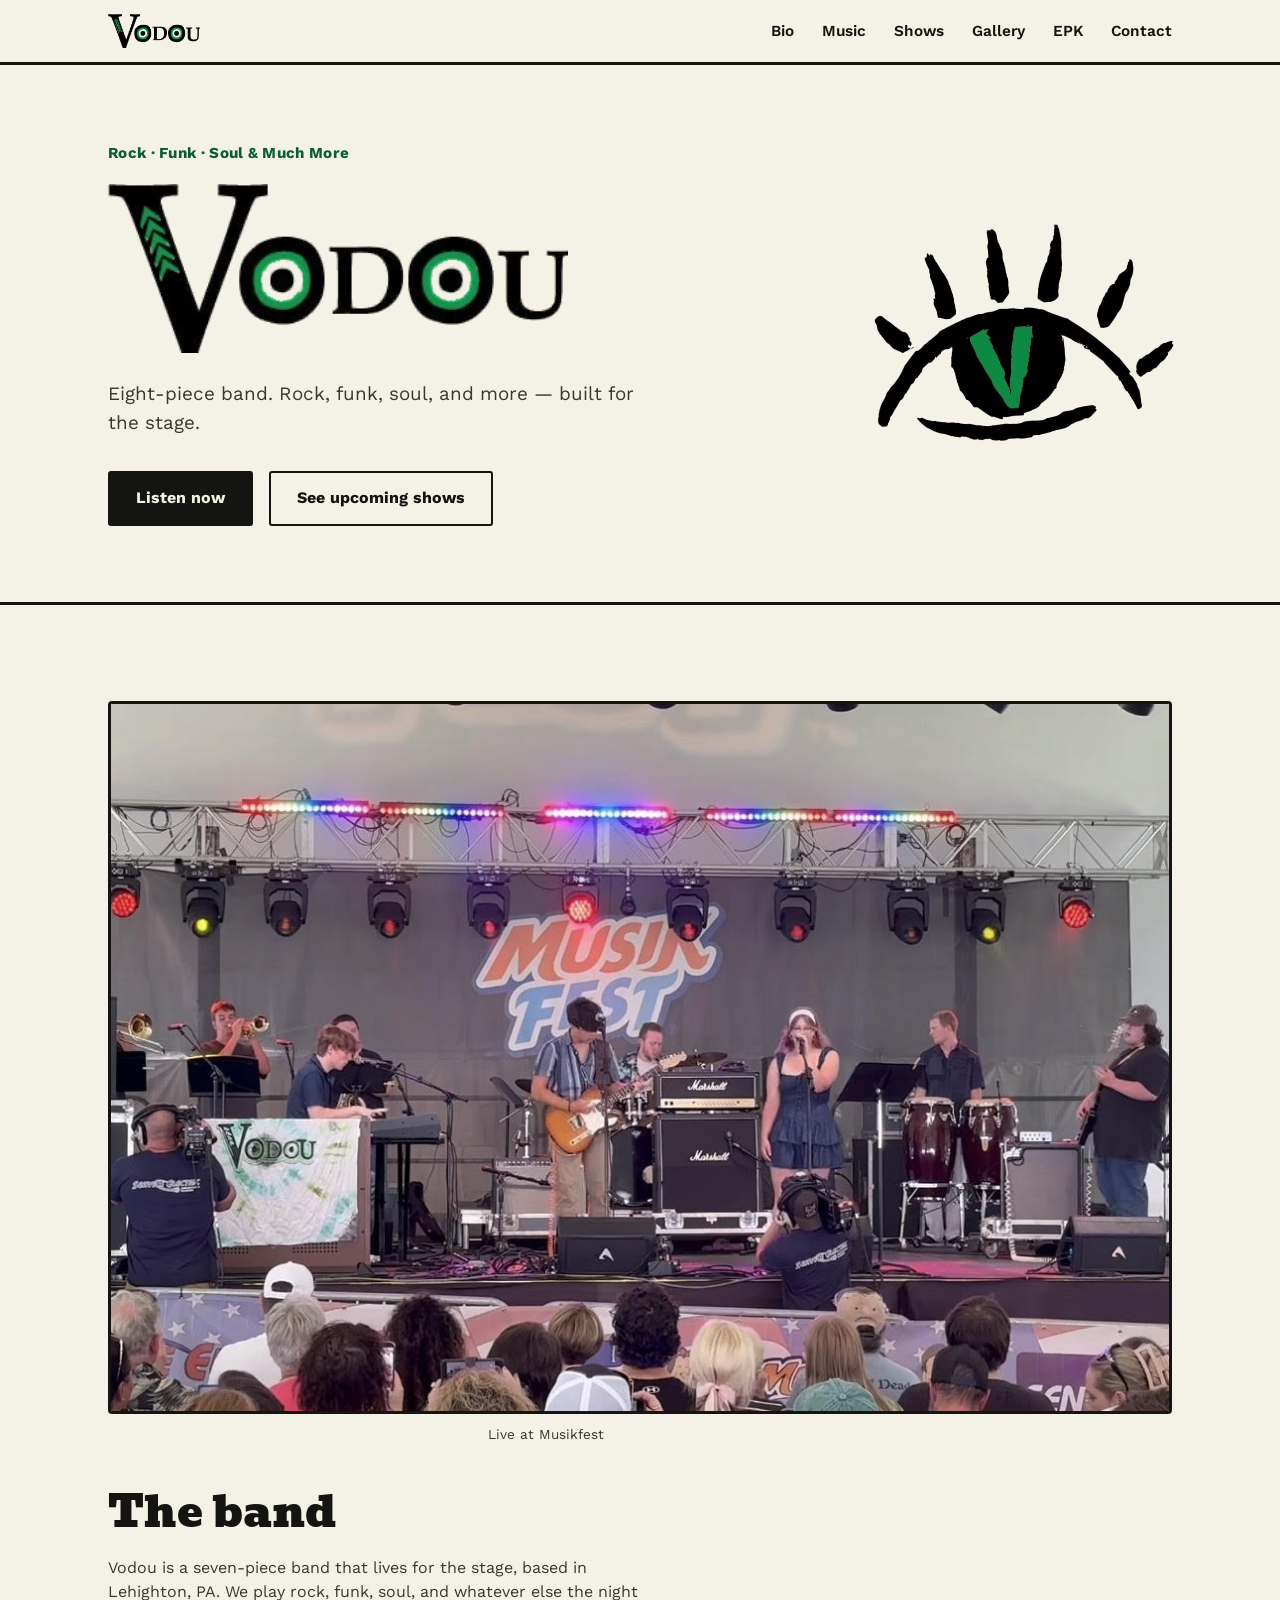
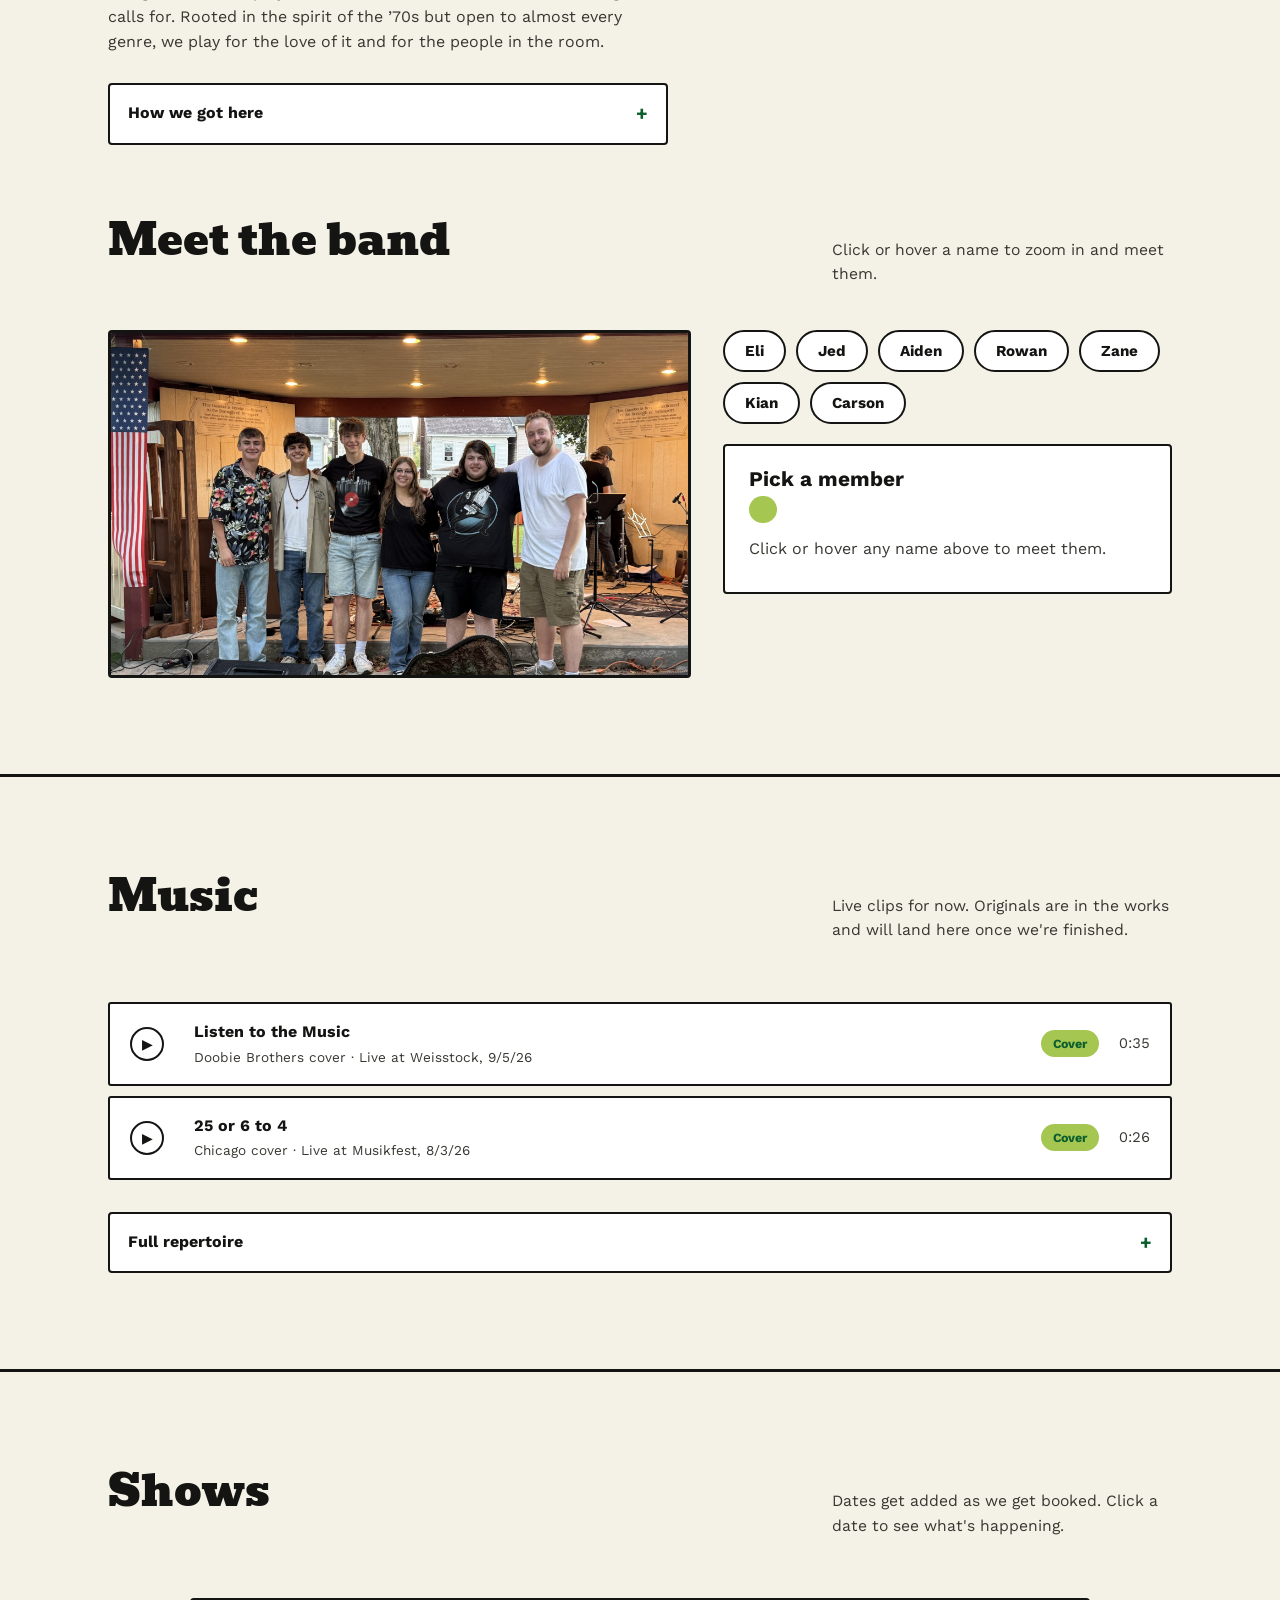
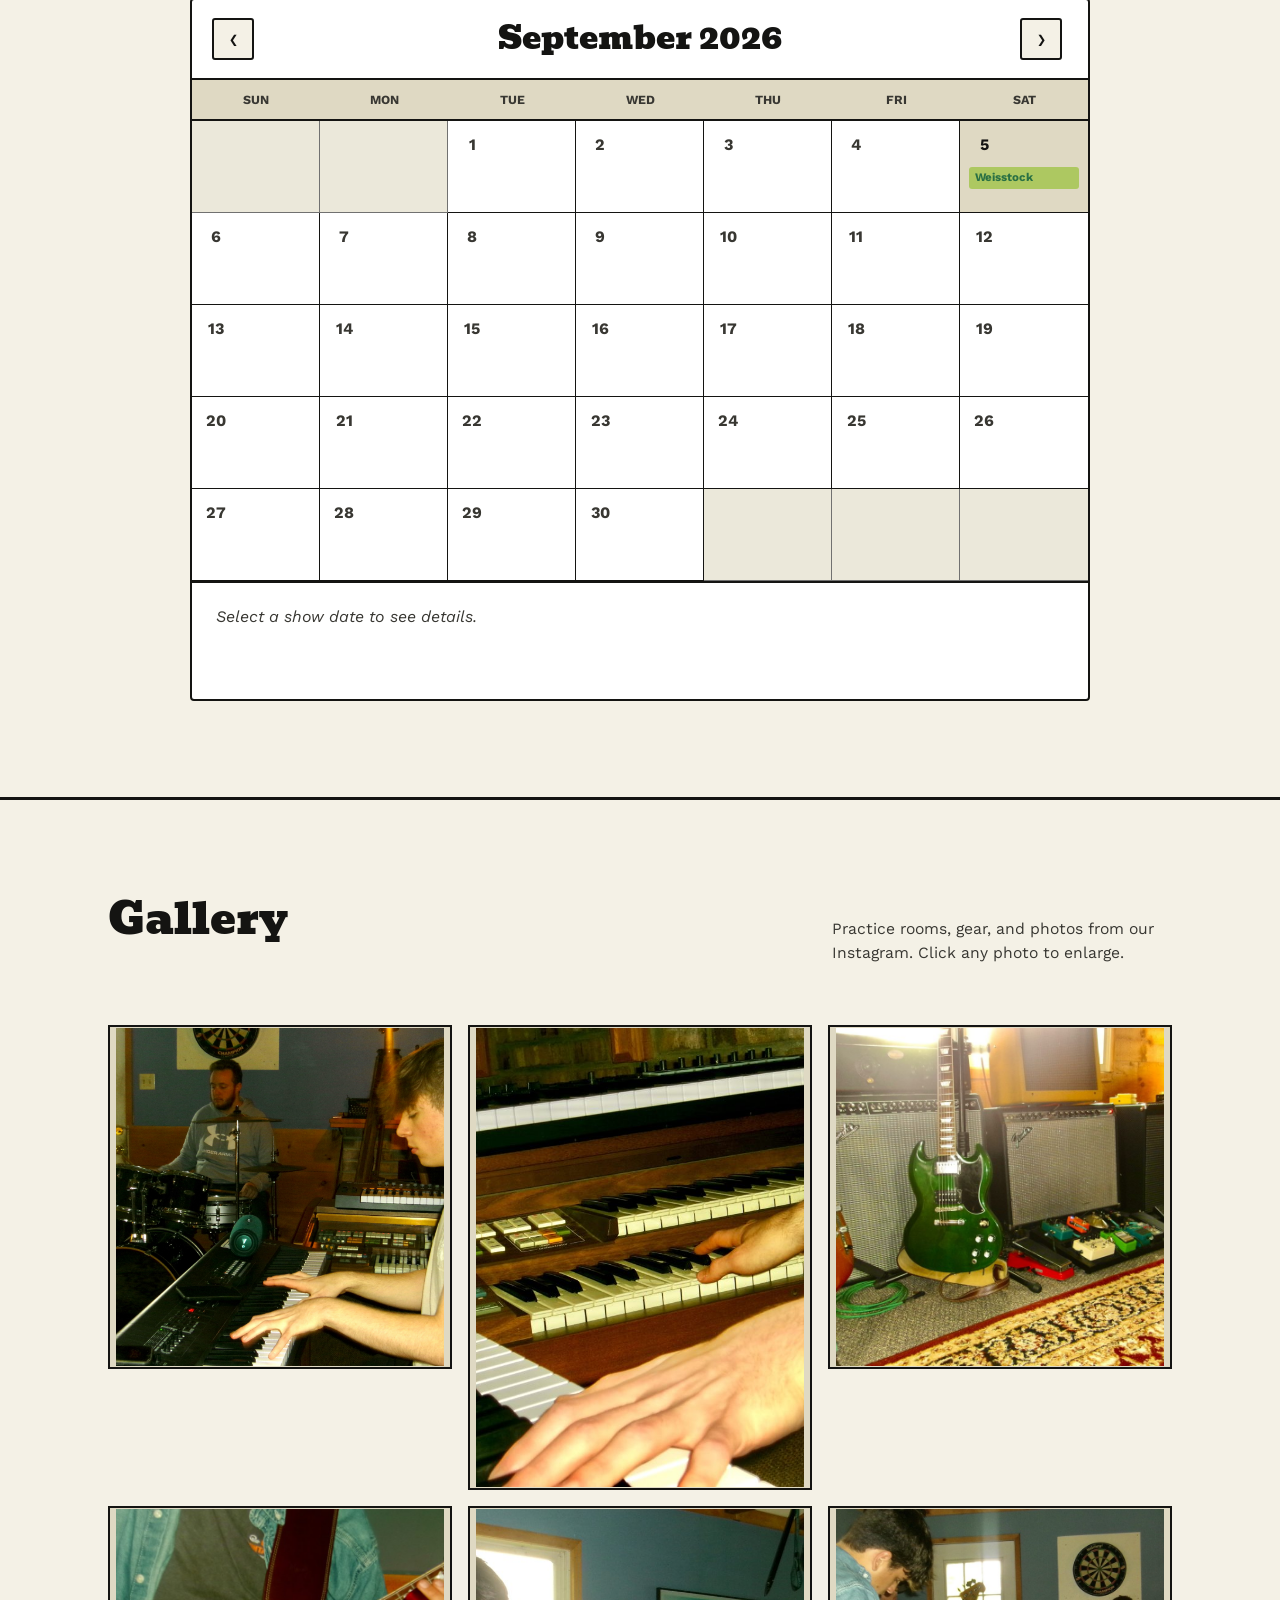
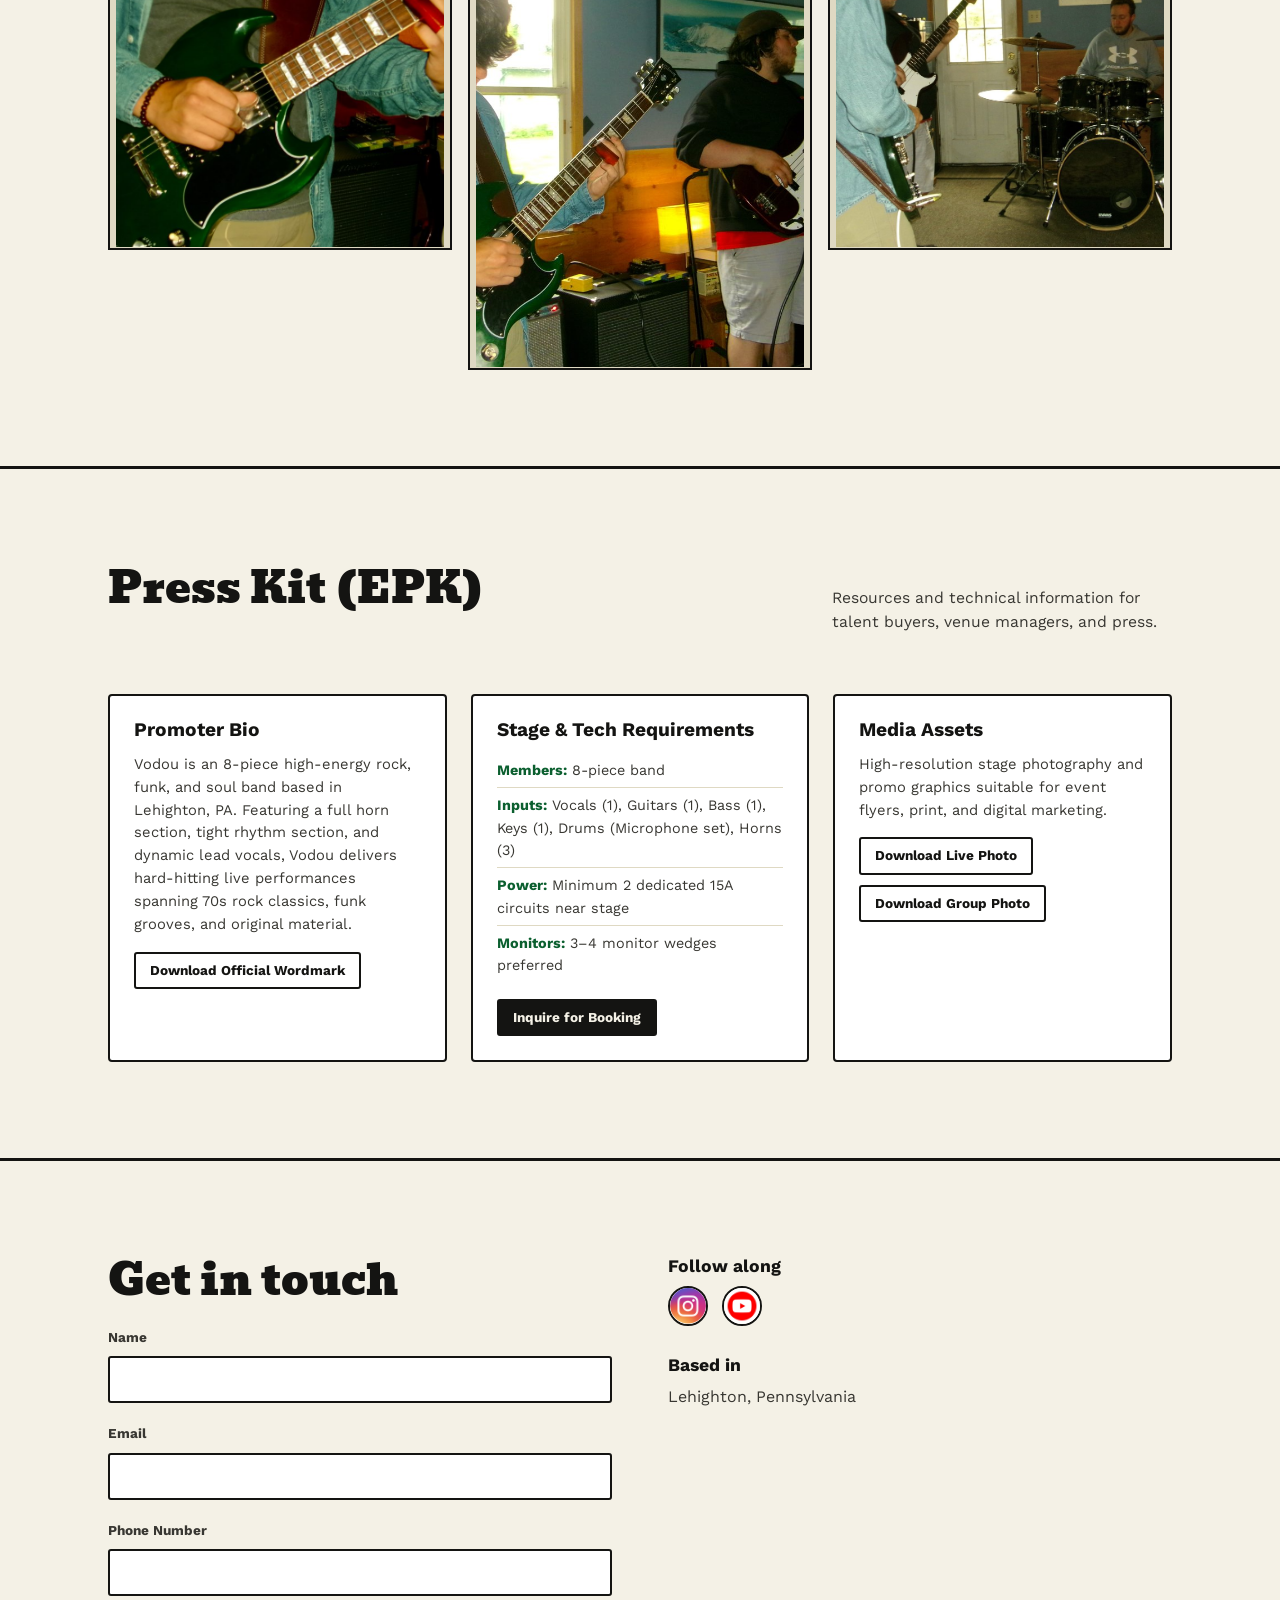
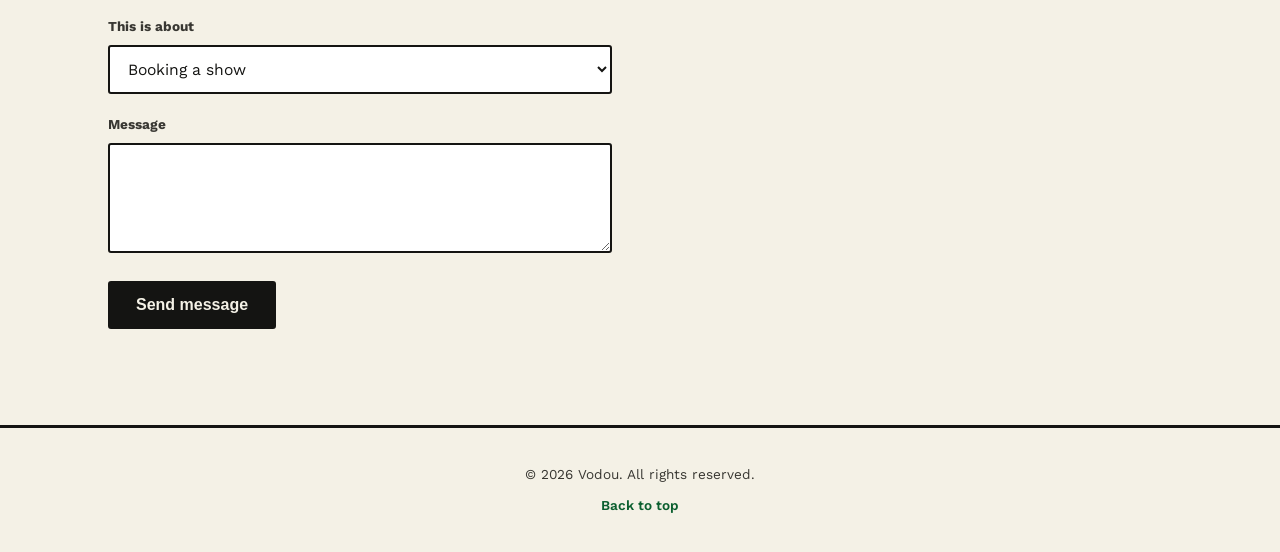
==== commit c8479a94: "Update index.html Updated 8 piece to 7 piece band" ====
--- a/index.html
+++ b/index.html
@@ -4,10 +4,10 @@
 <meta charset="UTF-8">
 <meta name="viewport" content="width=device-width, initial-scale=1.0">
 <title>Vodou — Live Rock, Funk & Soul | Lehighton, PA</title>
-<meta name="description" content="Vodou is an eight-piece band from Lehighton, PA playing rock, funk, soul and more. Catch live shows, listen to clips, and book us.">
+<meta name="description" content="Vodou is a seven-piece band from Lehighton, PA playing rock, funk, soul and more. Catch live shows, listen to clips, and book us.">
 <meta name="theme-color" content="#128A43">
 <meta property="og:title" content="Vodou — Live Rock, Funk & Soul">
-<meta property="og:description" content="Eight-piece band. Rock, funk, soul, and more — built for the stage. Based in Lehighton, PA.">
+<meta property="og:description" content="Seven-piece band. Rock, funk, soul, and more — built for the stage. Based in Lehighton, PA.">
 <meta property="og:type" content="website">
 <meta property="og:image" content="https://vodouofficial.com/band-live-musikfest.jpg">
 <meta name="twitter:card" content="summary_large_image">
@@ -991,7 +991,7 @@
       <div class="sec-head" style="margin-bottom:20px;">
         <h2>The band</h2>
       </div>
-      <p>Vodou is an eight-piece band that lives for the stage, based in Lehighton, PA. We play rock, funk, soul, and whatever else the night calls for. Rooted in the spirit of the ’70s but open to almost every genre, we play for the love of it and for the people in the room.</p>
+      <p>Vodou is a seven-piece band that lives for the stage, based in Lehighton, PA. We play rock, funk, soul, and whatever else the night calls for. Rooted in the spirit of the ’70s but open to almost every genre, we play for the love of it and for the people in the room.</p>
 
       <details class="history-dropdown">
         <summary>How we got here</summary>
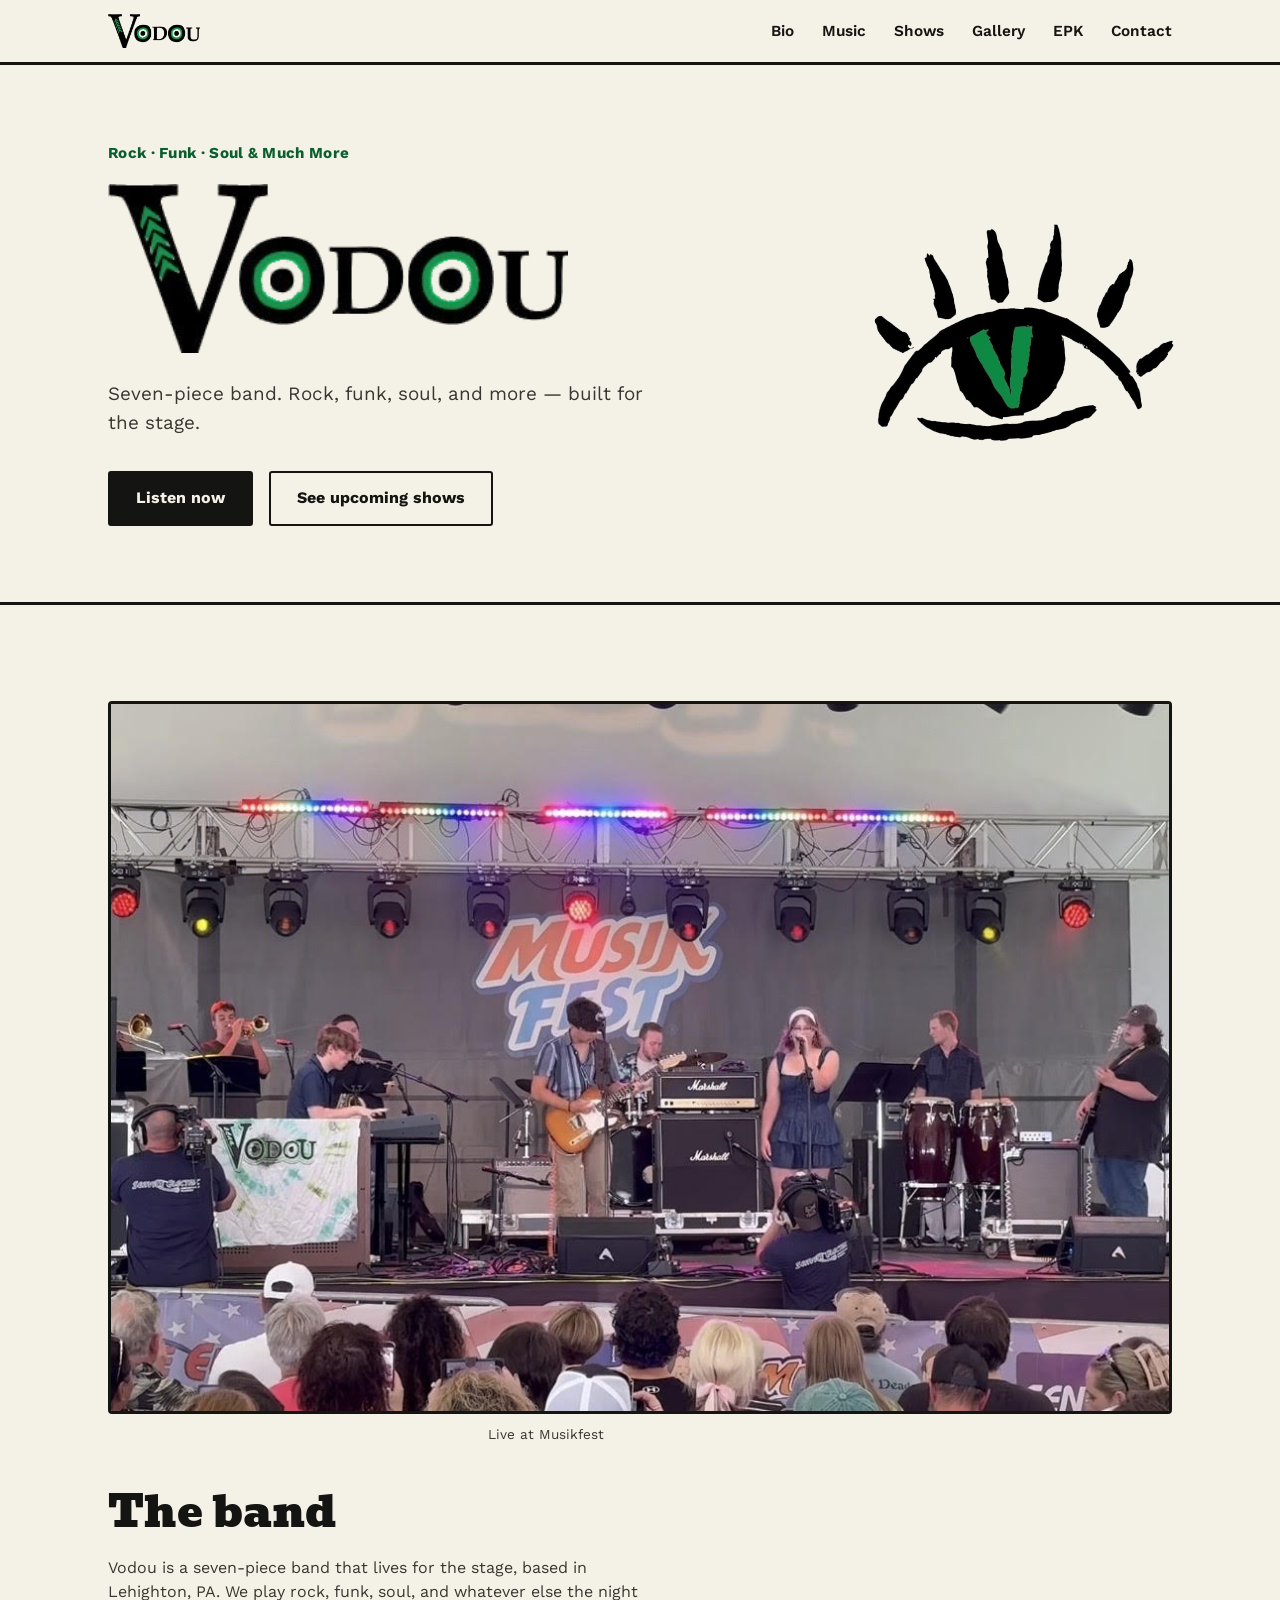
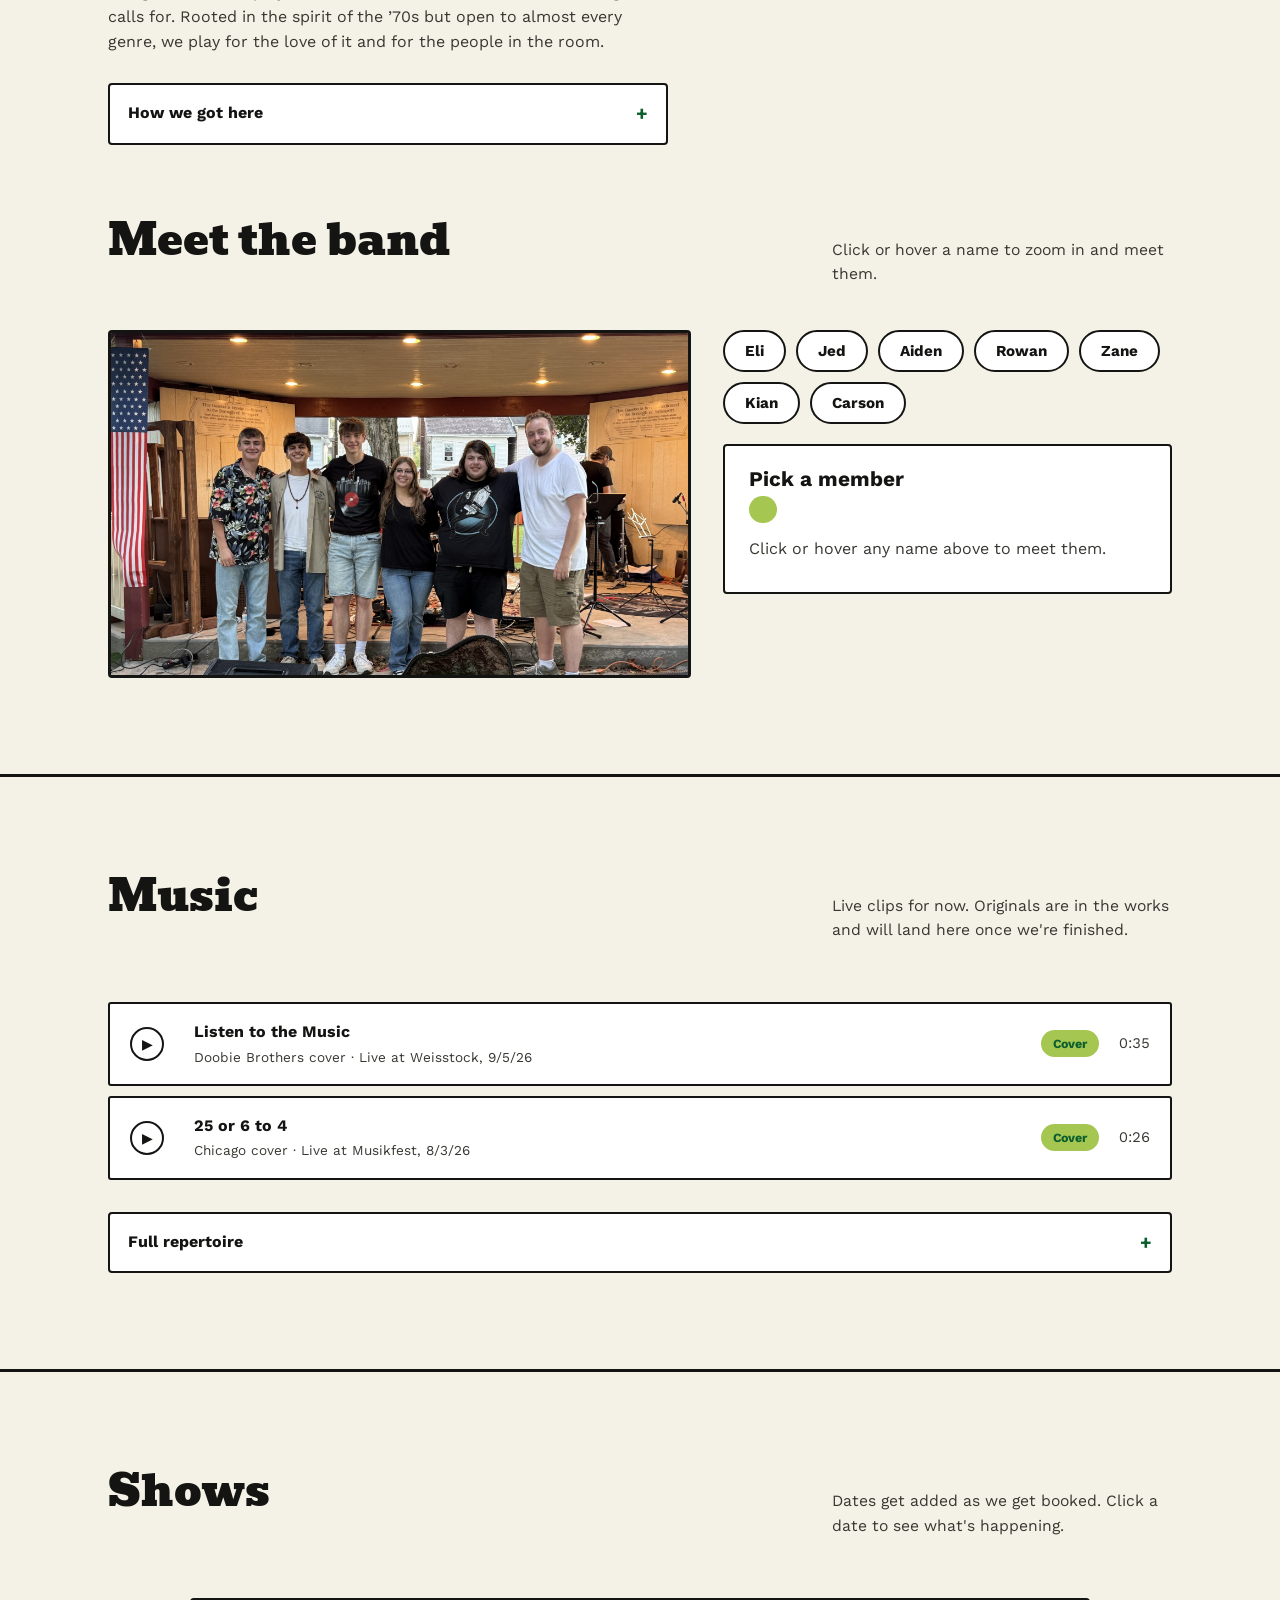
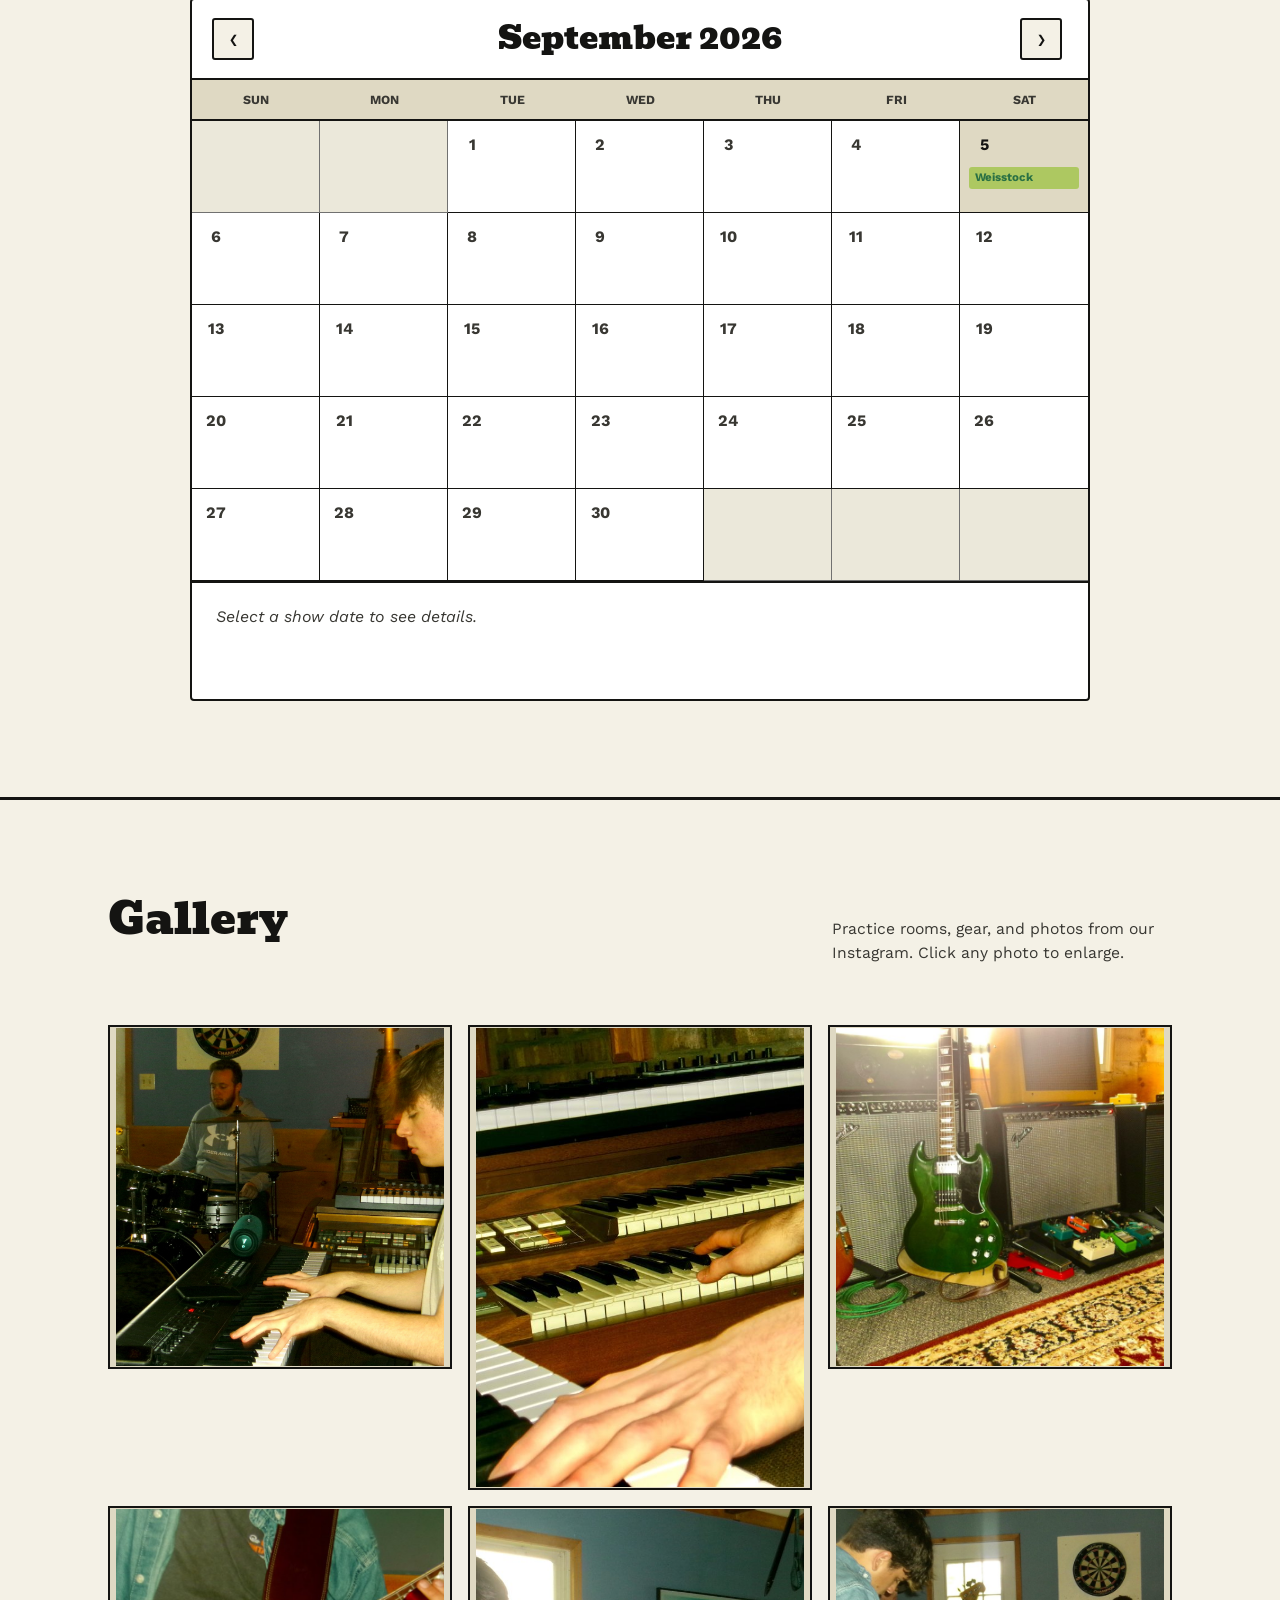
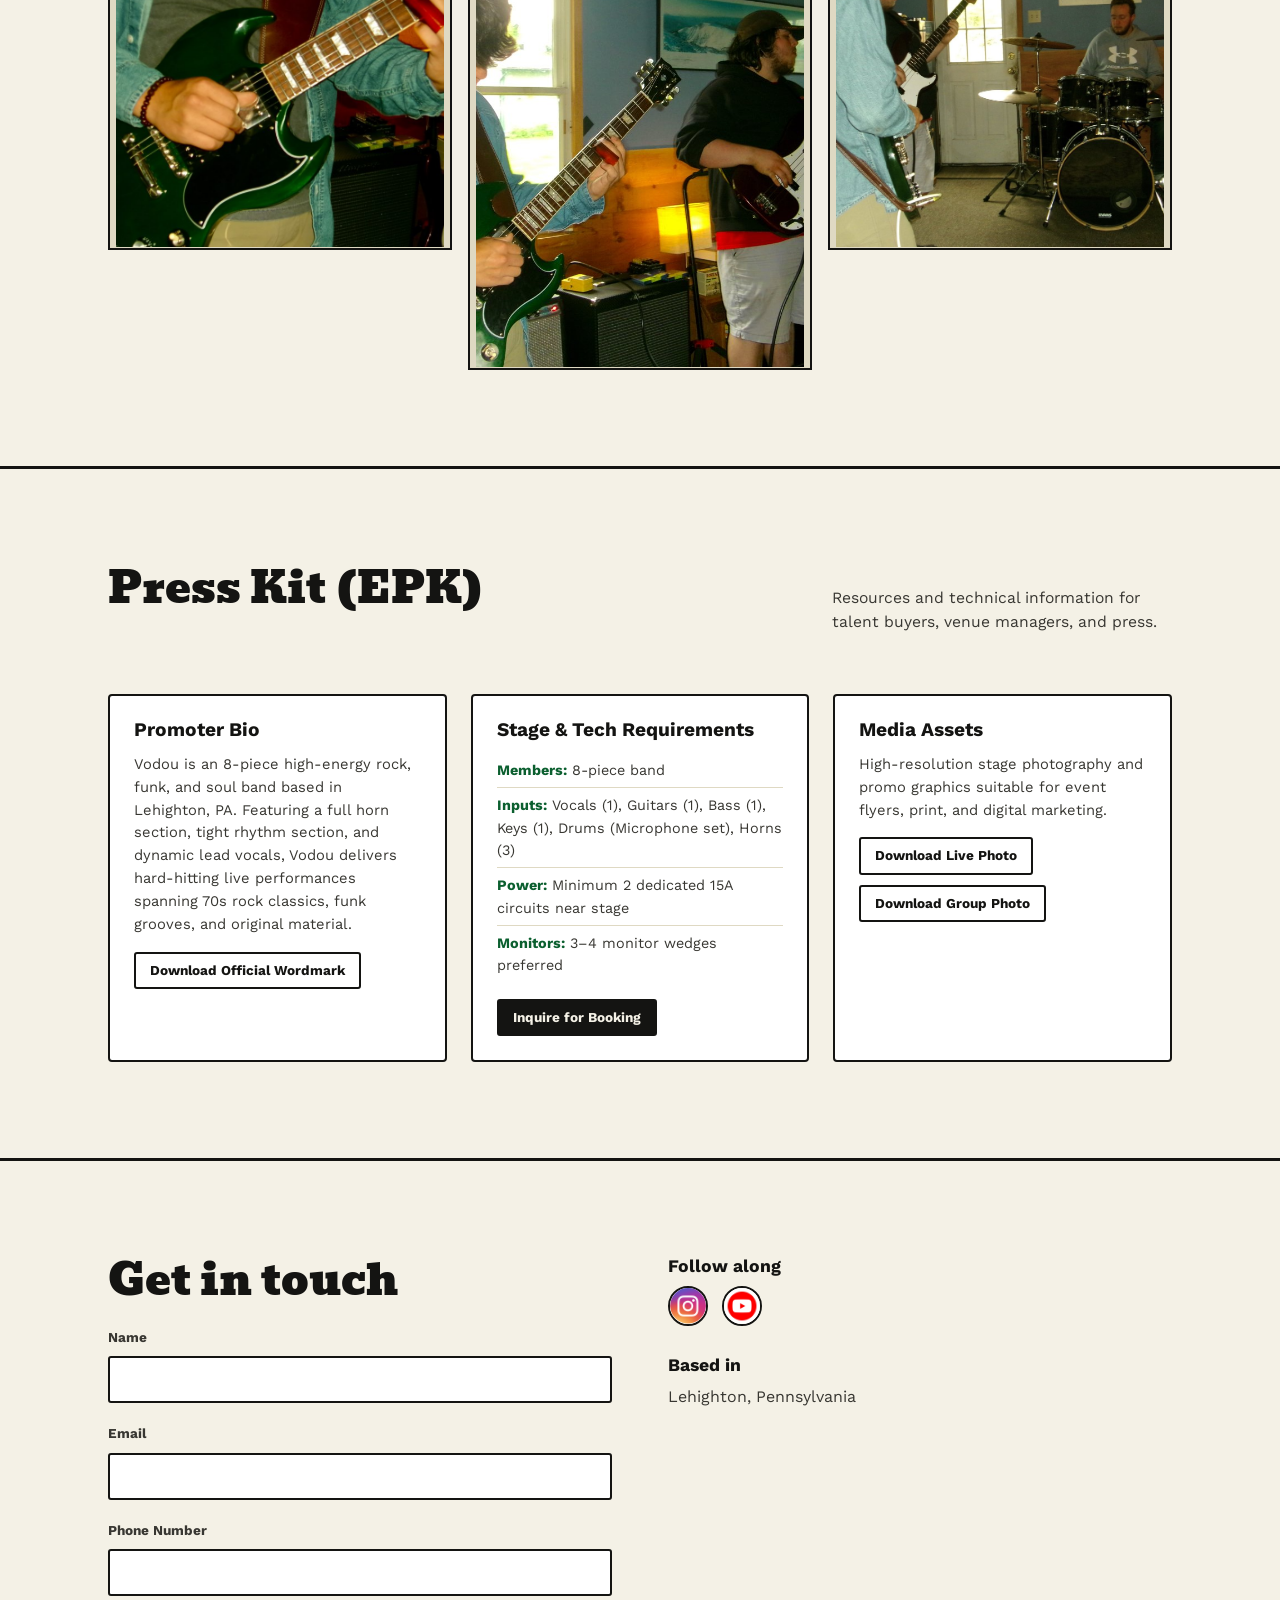
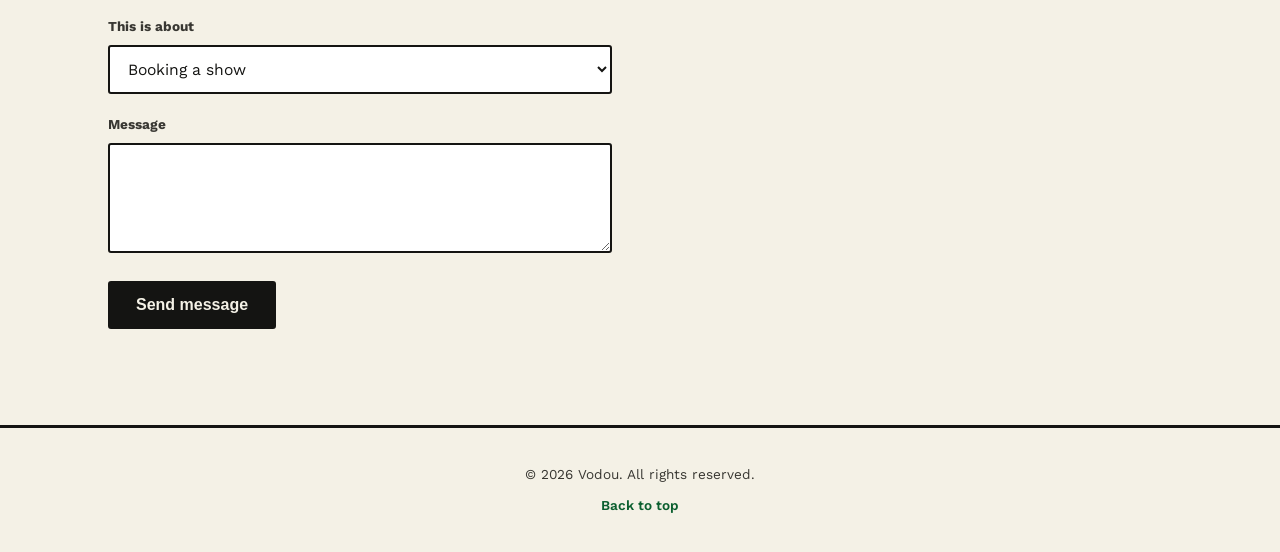
==== commit 4ce1d107: "Update index.html FINAL!!" ====
--- a/index.html
+++ b/index.html
@@ -973,7 +973,7 @@
       <h1 class="visually-hidden">Vodou — Live Rock, funk &amp; Soul band, Lehighton, PA</h1>
       <span class="eyebrow">Rock · Funk · Soul & Much More</span>
       <img src="wordmark.png" alt="Vodou" class="hero-wordmark" width="460" height="auto">
-      <p class="lede">Eight-piece band. Rock, funk, soul, and more — built for the stage.</p>
+      <p class="lede">Seven-piece band. Rock, funk, soul, and more — built for the stage.</p>
       <div class="btn-row">
         <a href="#music" class="btn btn-solid">Listen now</a>
         <a href="#shows" class="btn btn-outline">See upcoming shows</a>
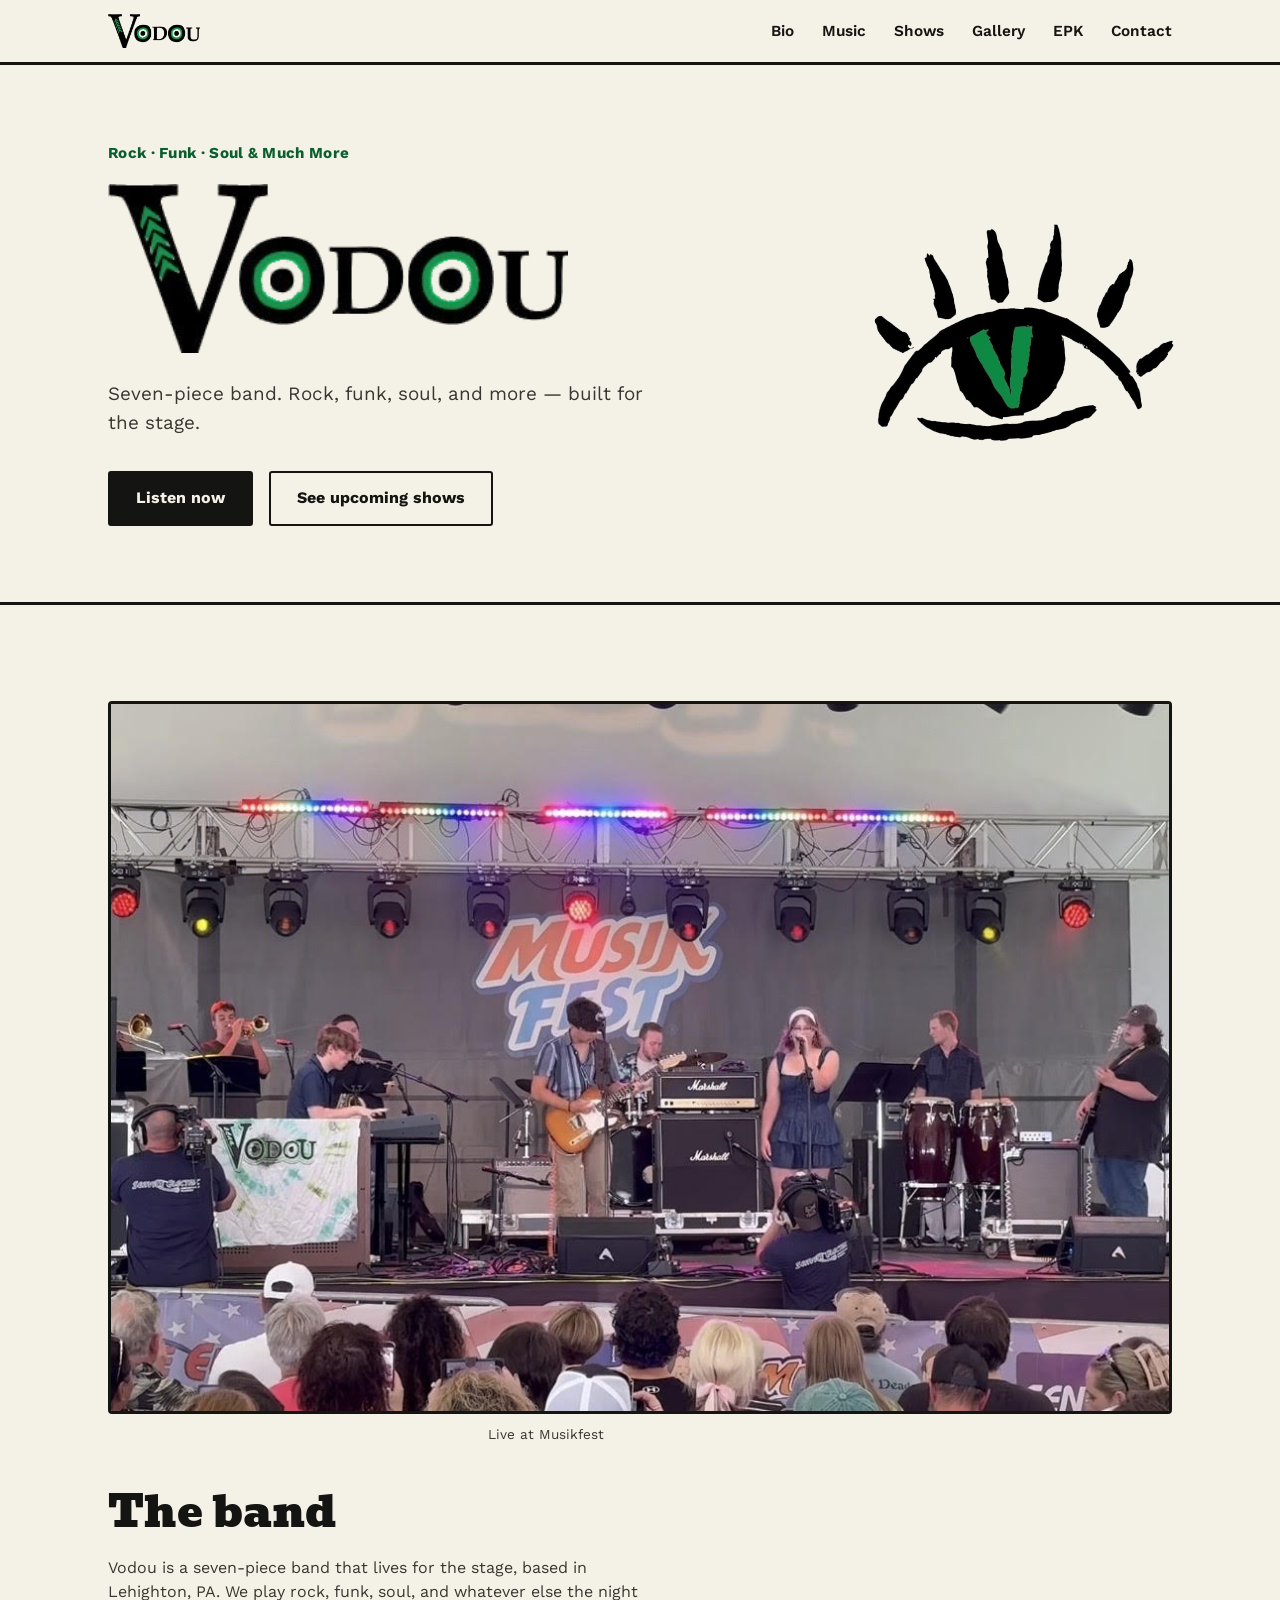
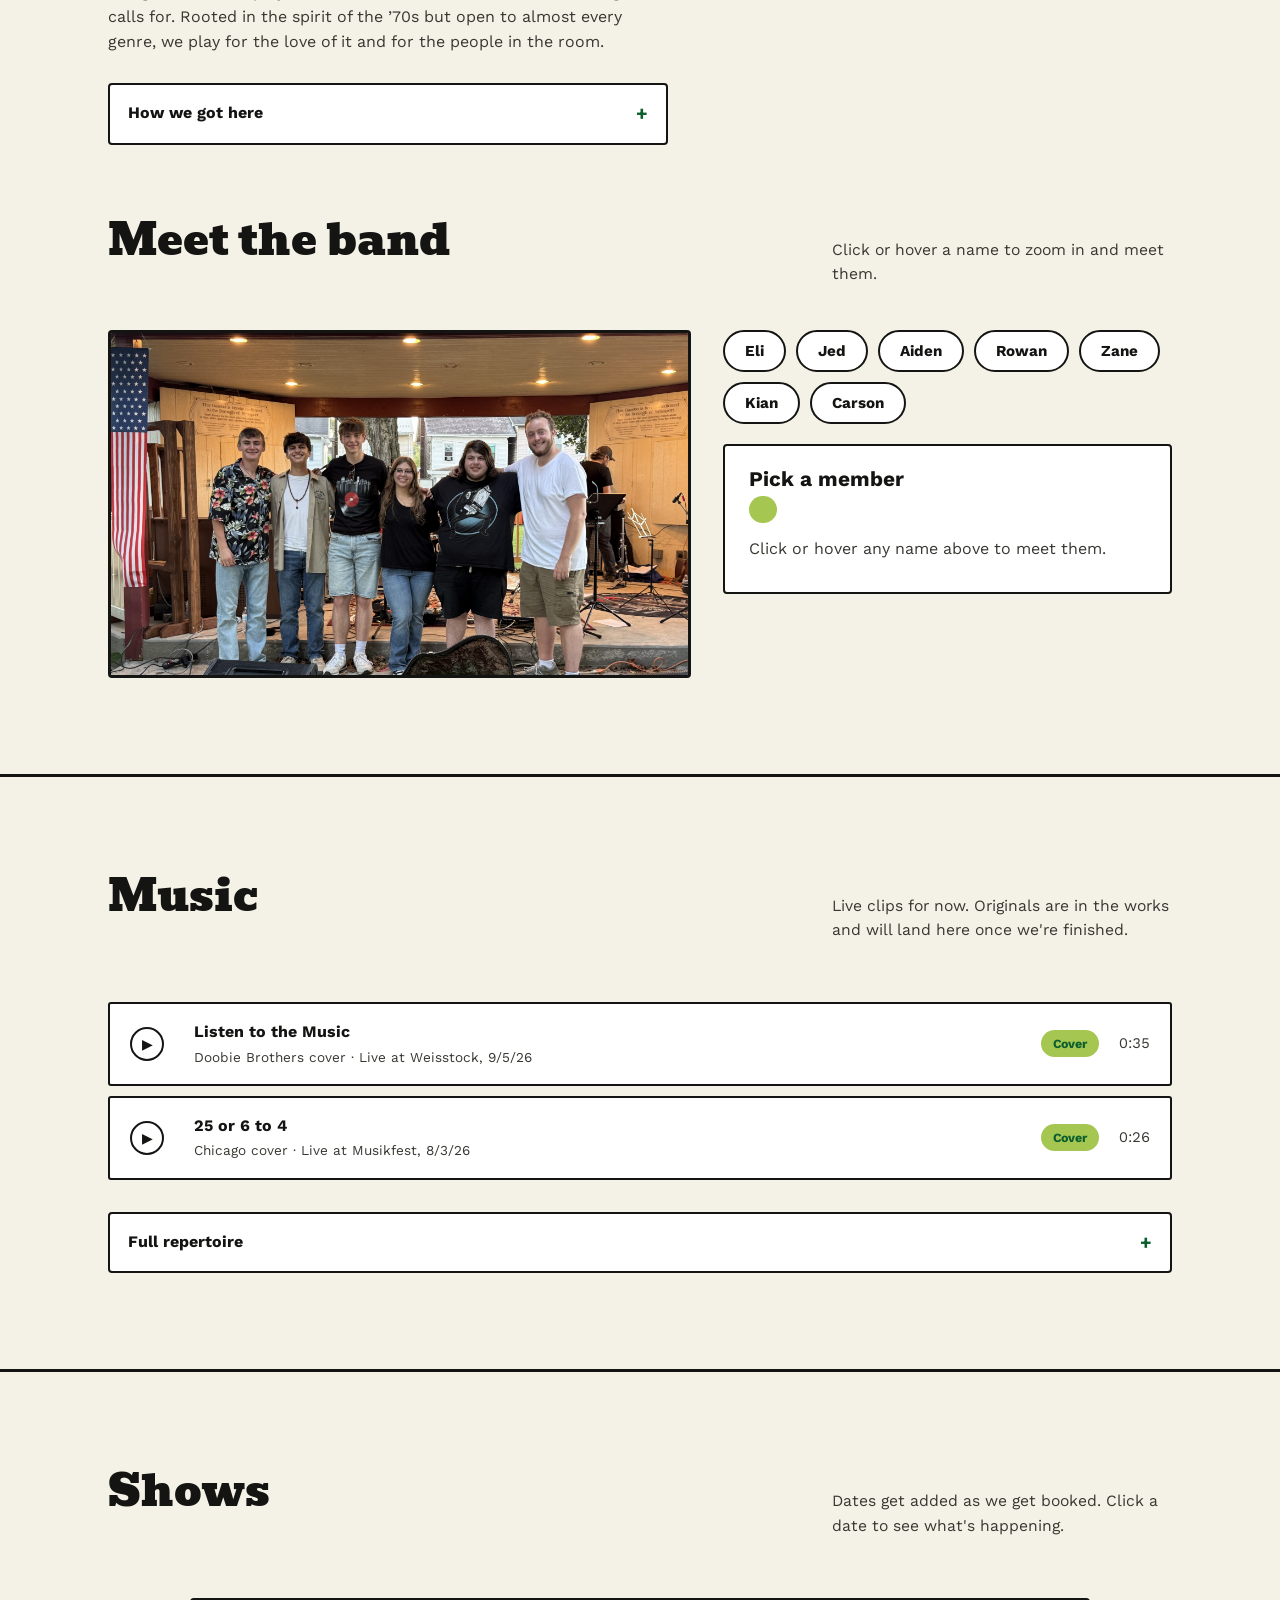
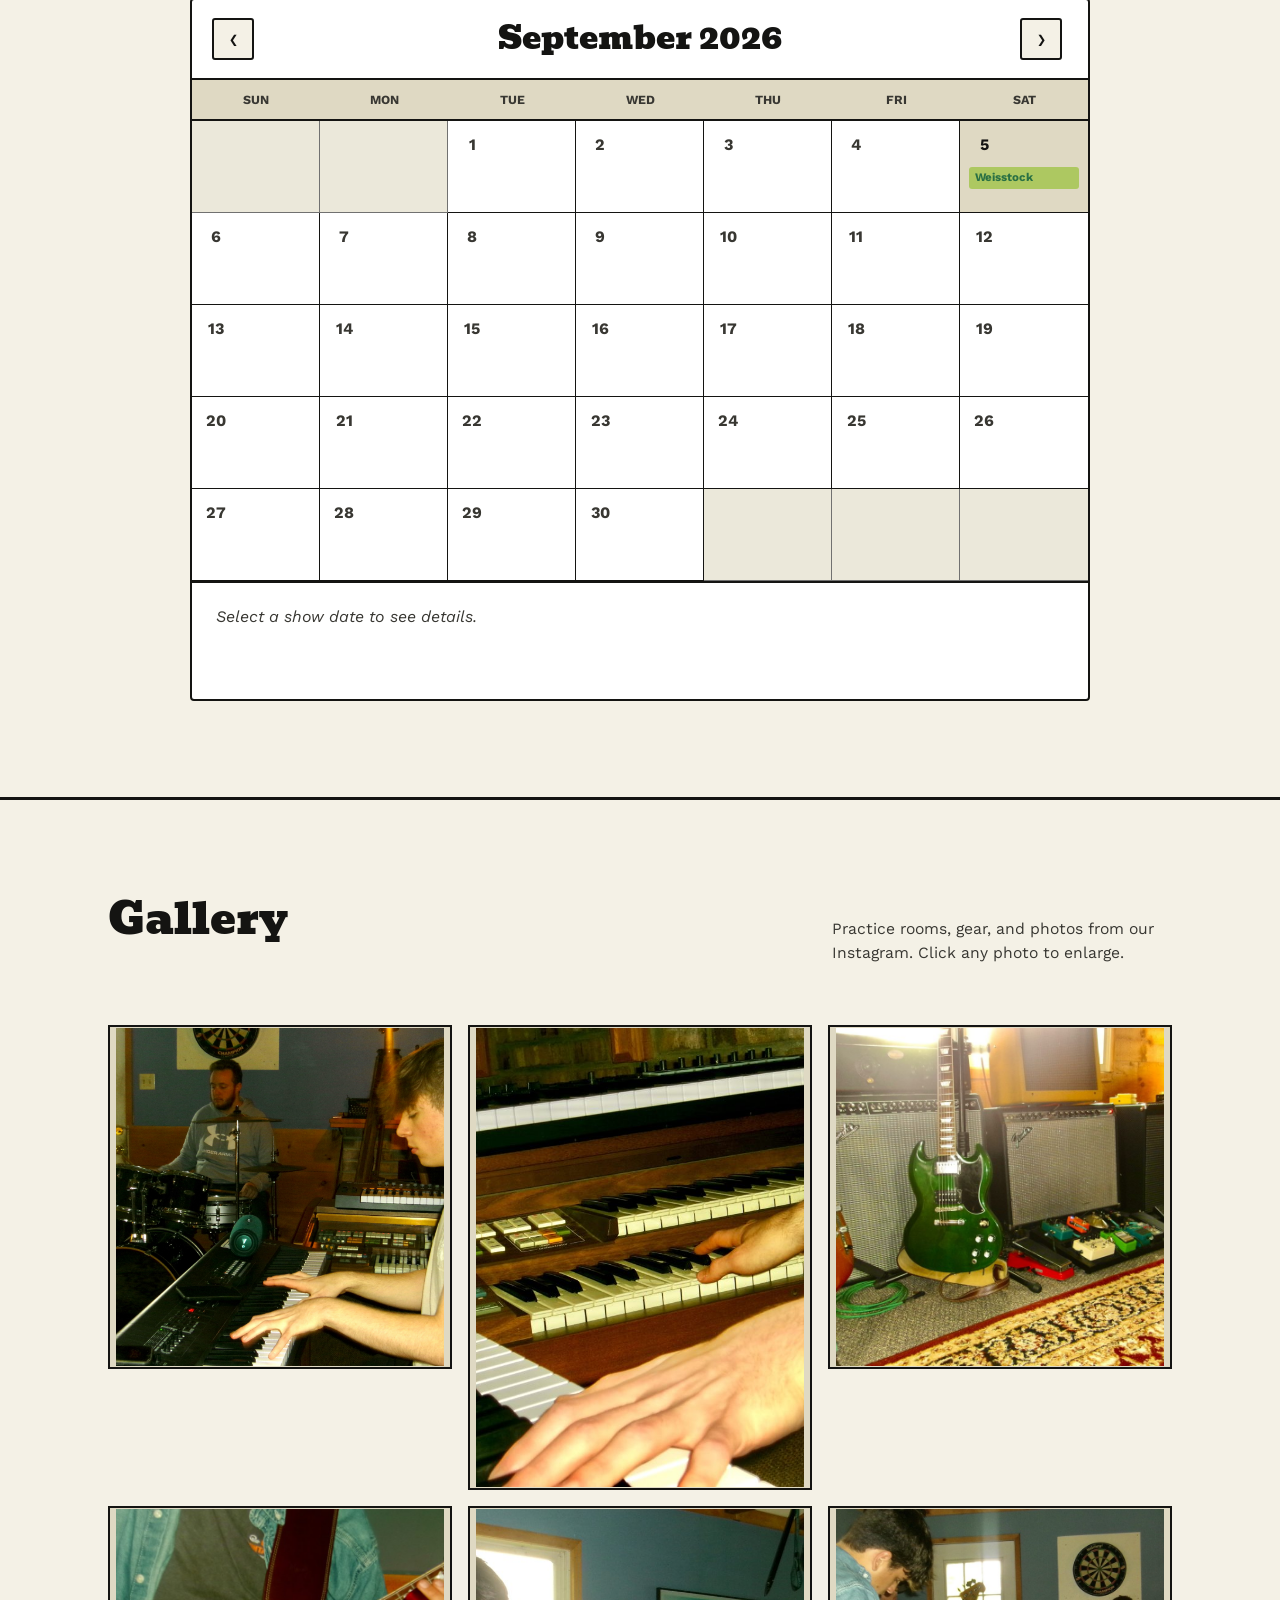
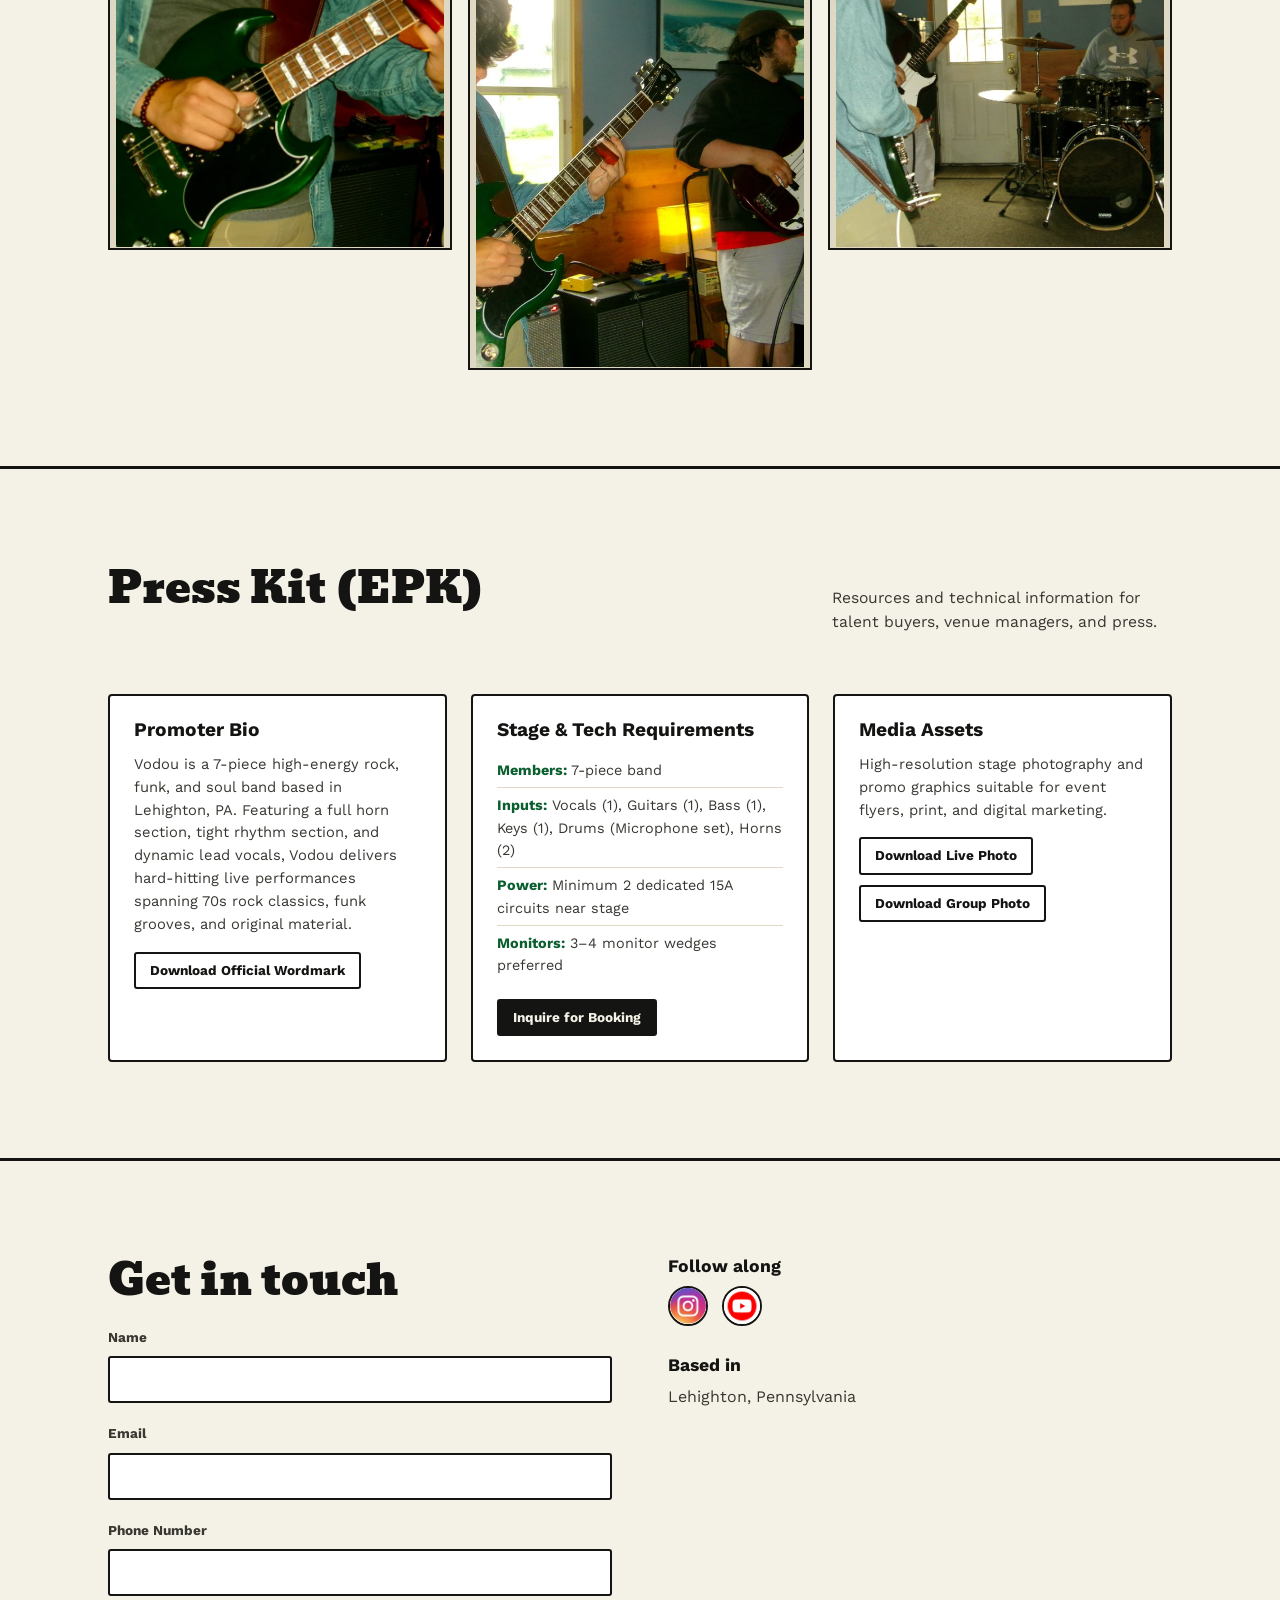
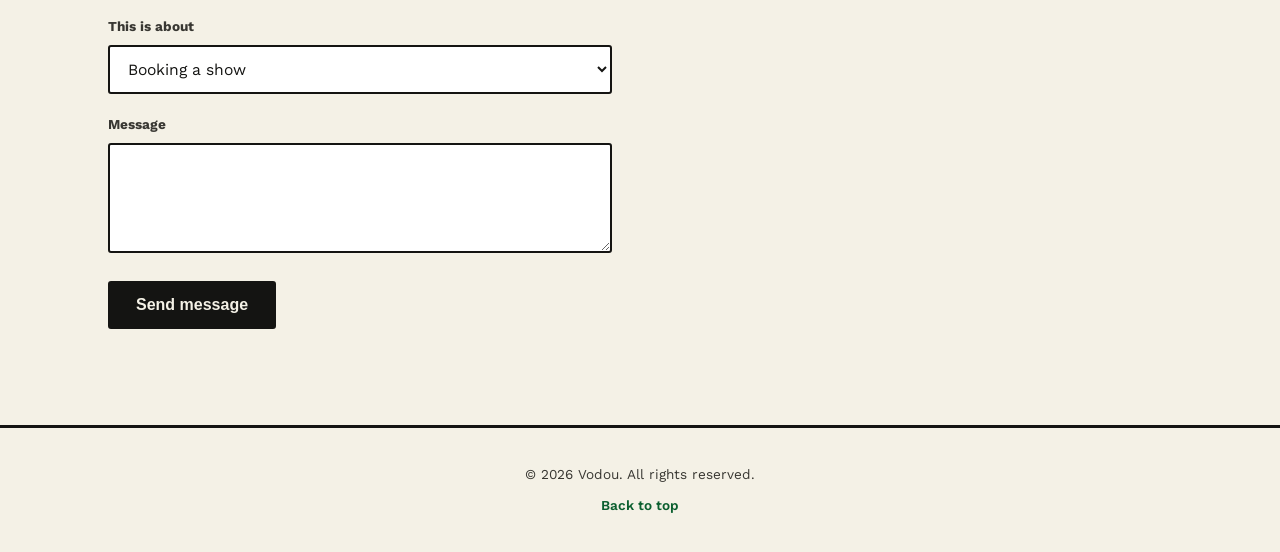
==== commit d5687ec7: "Update index.html edited member count for EPK" ====
--- a/index.html
+++ b/index.html
@@ -1103,6 +1103,10 @@
         <li>So Long <span class="repertoire-tag repertoire-tag-original">Original</span> <span class="repertoire-artist">Vodou</span></li>
         <li>25 or 6 to 4 <span class="repertoire-artist">Chicago</span></li>
         <li>Listen to the Music <span class="repertoire-artist">The Doobie Brothers</span></li>
+        <li>Brandy (You're a Fine Girl) <span class="repertoire-artist">Looking Glass</span></li>
+        <li>Vienna <span class="repertoire-artist">Billy Joel</span></li>
+        <li>Monster Mash <span class="repertoire-tag">Seasonal</span> <span class="repertoire-artist">Bobby "Boris" Pickett</span></li>
+        <li>I Put a Spell on You <span class="repertoire-tag">Seasonal</span> <span class="repertoire-artist">Screamin' Jay Hawkins</span></li>
         <li class="repertoire-more">More to come…</li>
       </ul>
     </details>
@@ -1176,15 +1180,15 @@
     <div class="epk-grid">
       <div class="epk-card">
         <h3>Promoter Bio</h3>
-        <p>Vodou is an 8-piece high-energy rock, funk, and soul band based in Lehighton, PA. Featuring a full horn section, tight rhythm section, and dynamic lead vocals, Vodou delivers hard-hitting live performances spanning 70s rock classics, funk grooves, and original material.</p>
+        <p>Vodou is a 7-piece high-energy rock, funk, and soul band based in Lehighton, PA. Featuring a full horn section, tight rhythm section, and dynamic lead vocals, Vodou delivers hard-hitting live performances spanning 70s rock classics, funk grooves, and original material.</p>
         <a href="wordmark.png" download class="btn btn-outline btn-sm">Download Official Wordmark</a>
       </div>
 
       <div class="epk-card">
         <h3>Stage & Tech Requirements</h3>
         <ul class="epk-specs">
-          <li><strong>Members:</strong> 8-piece band</li>
-          <li><strong>Inputs:</strong> Vocals (1), Guitars (1), Bass (1), Keys (1), Drums (Microphone set), Horns (3)</li>
+          <li><strong>Members:</strong> 7-piece band</li>
+          <li><strong>Inputs:</strong> Vocals (1), Guitars (1), Bass (1), Keys (1), Drums (Microphone set), Horns (2)</li>
           <li><strong>Power:</strong> Minimum 2 dedicated 15A circuits near stage</li>
           <li><strong>Monitors:</strong> 3–4 monitor wedges preferred</li>
         </ul>
@@ -1381,13 +1385,16 @@
       title: "Yenser's Tree Farm",
       details: '1:00-3:00 PM · Lehighton, PA',
       locationQuery: "Yenser's Tree Farm, Lehighton, PA",
-      status: 'Contact us for details'
+      status: 'Past event',
+      past: true
+    
     },
     '2026-10-17': {
       title: 'East Penn Sporting Club',
       details: '8:00-9:00 PM · Lehighton, PA',
       locationQuery: 'East Penn Sporting Club, Lehighton, PA',
-      status: 'Contact us for details'
+      status: 'Past event',
+      past: true
     }
   };
 
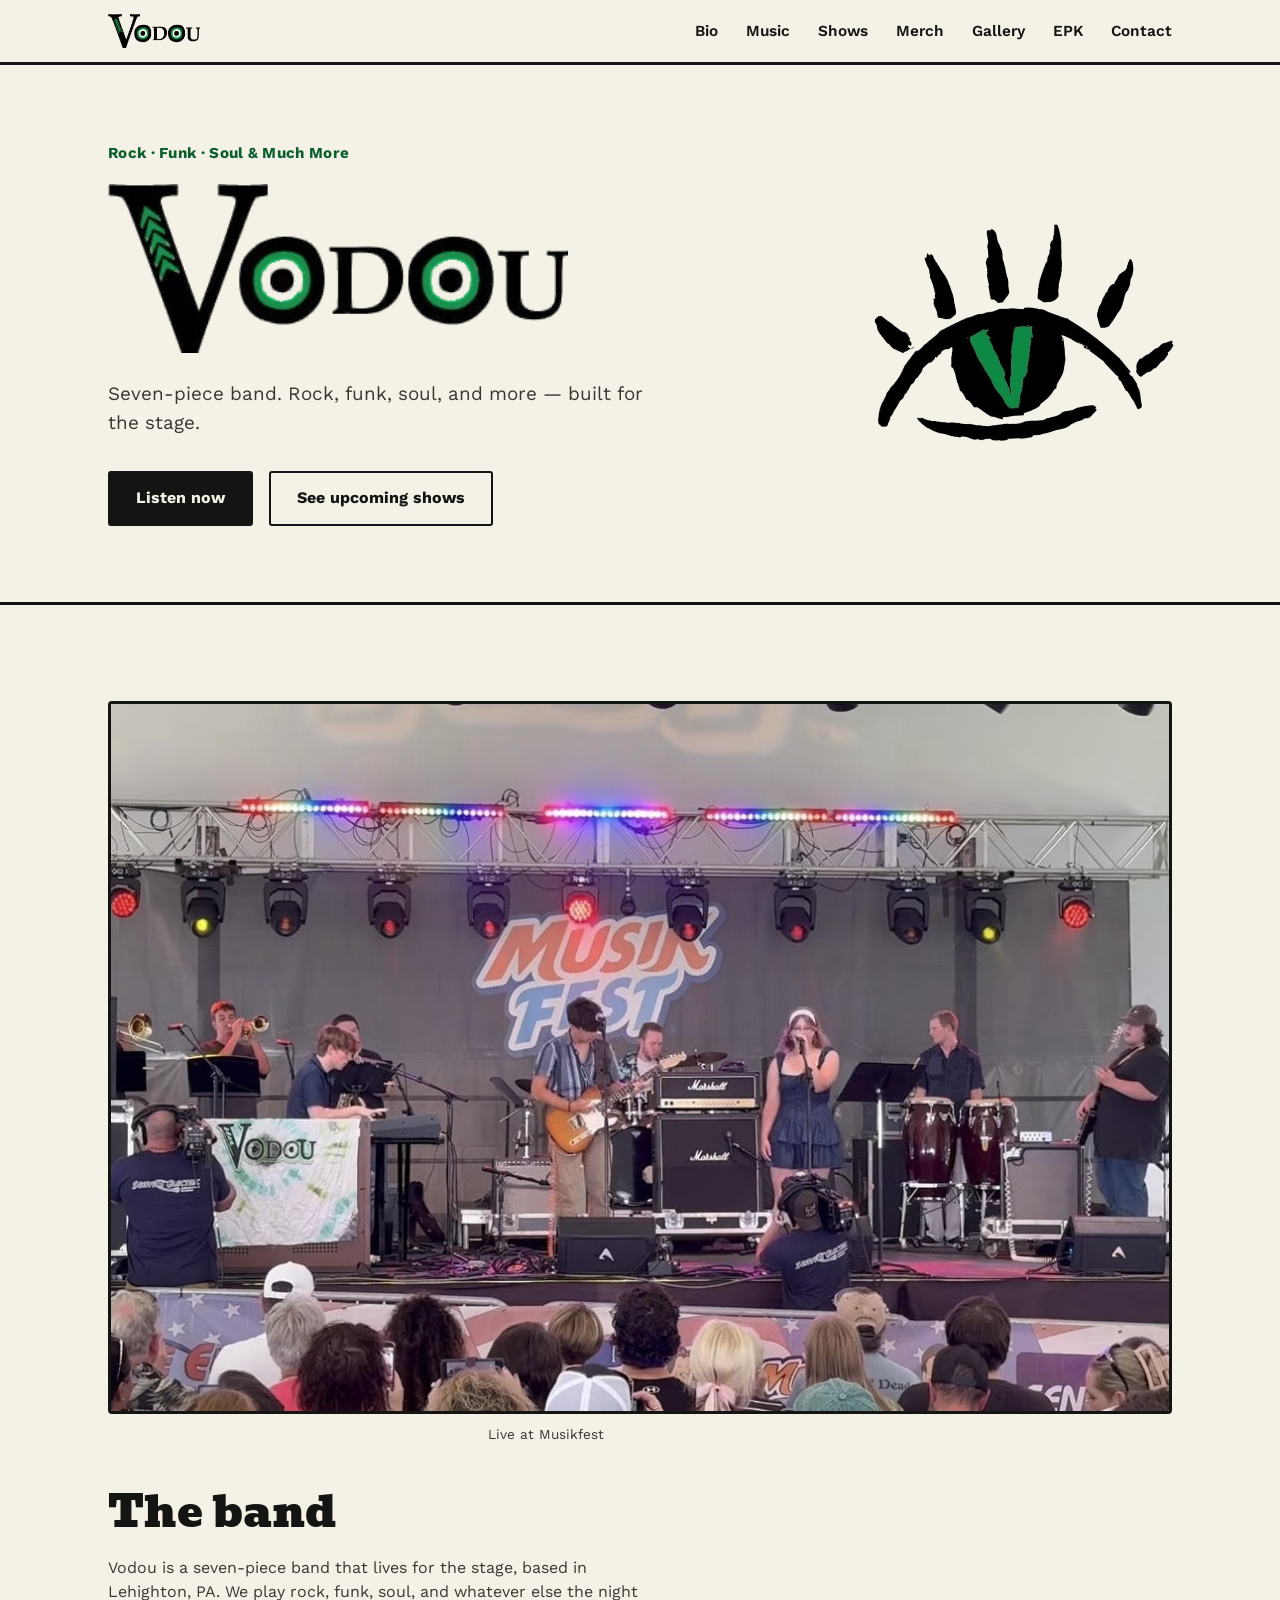
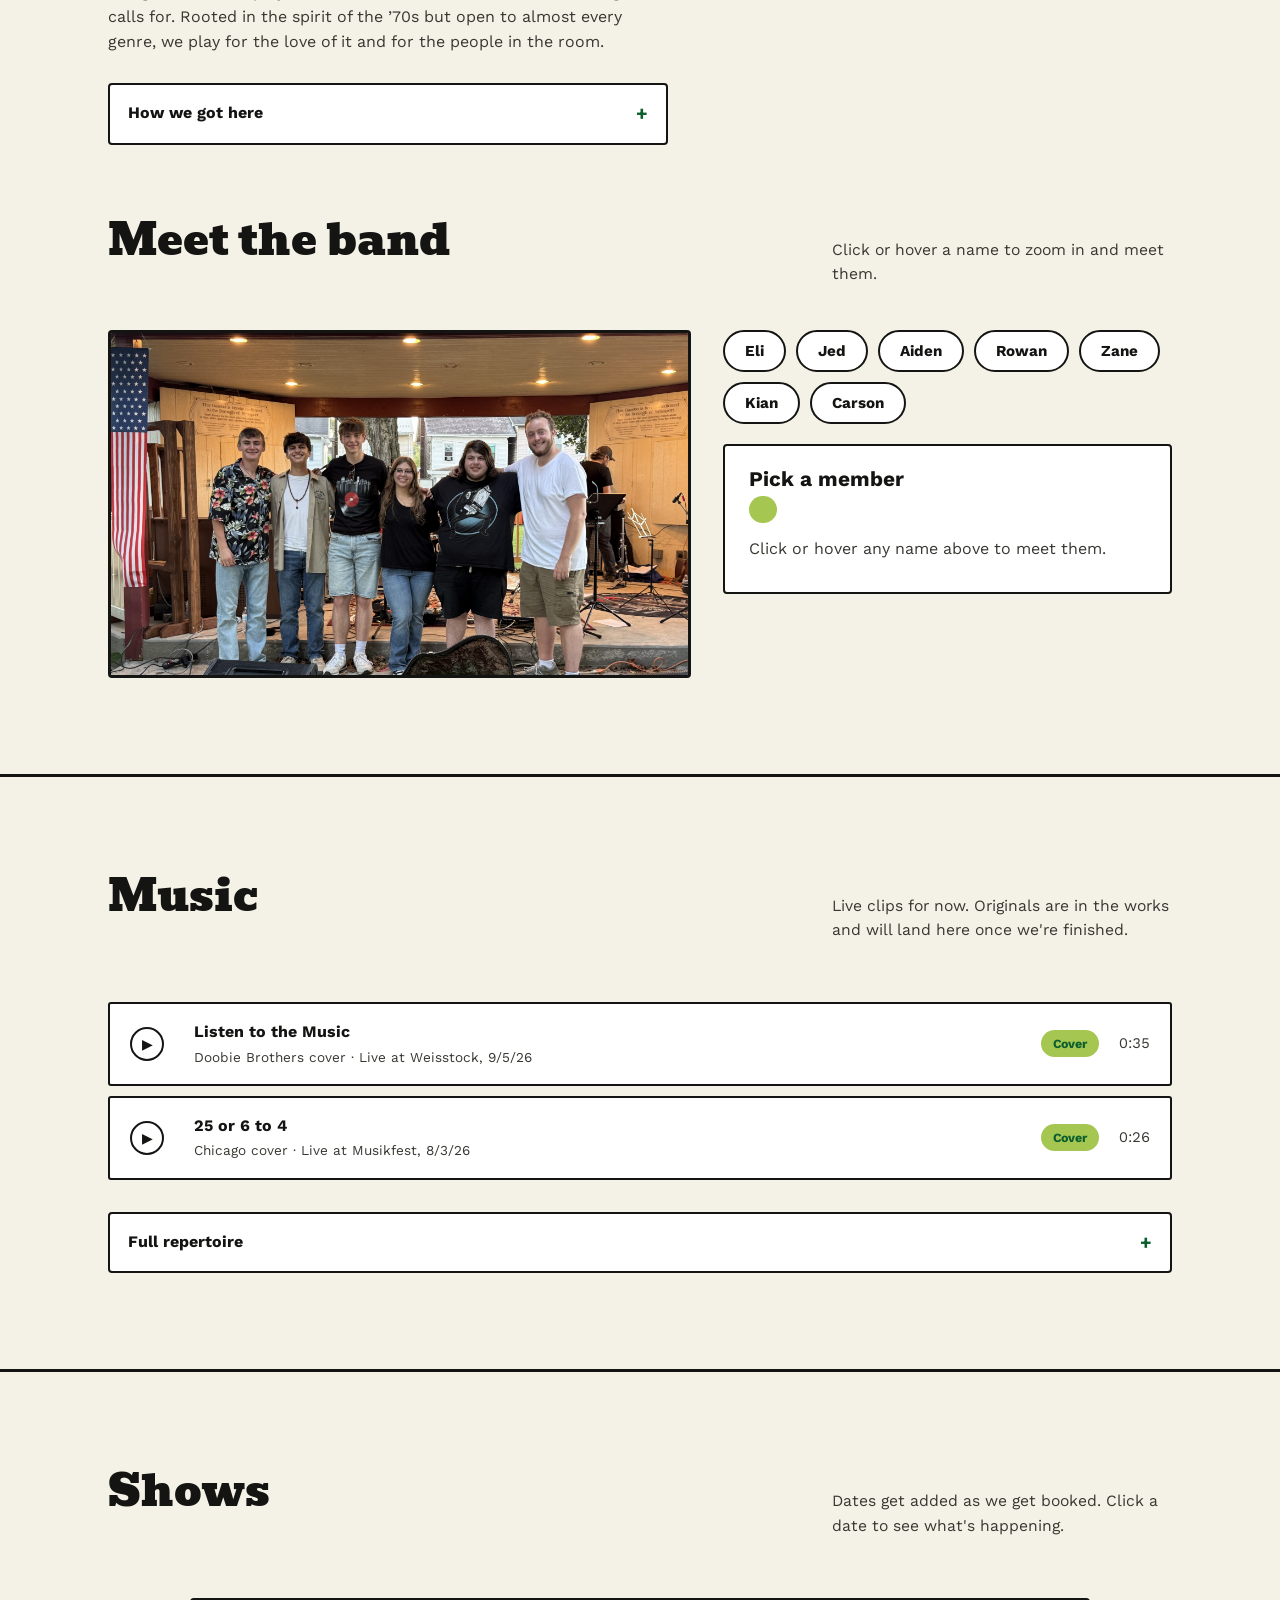
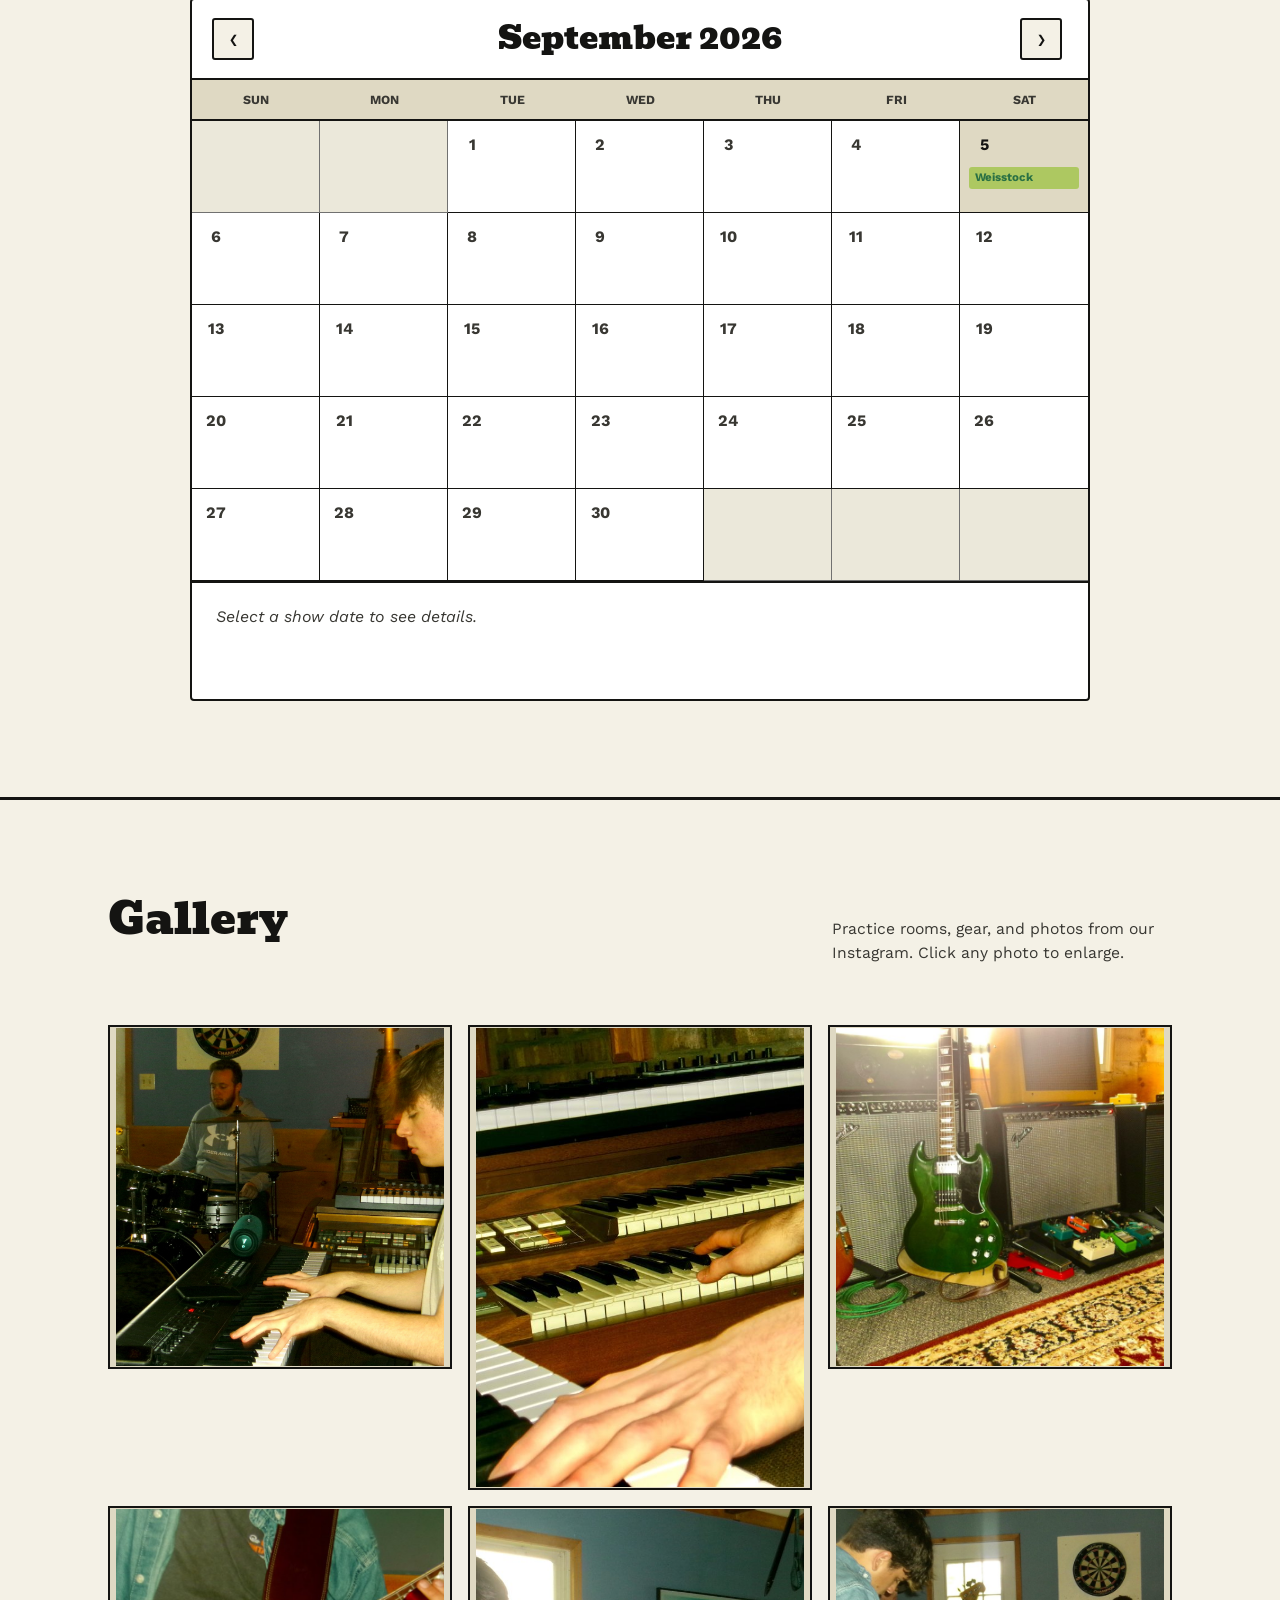
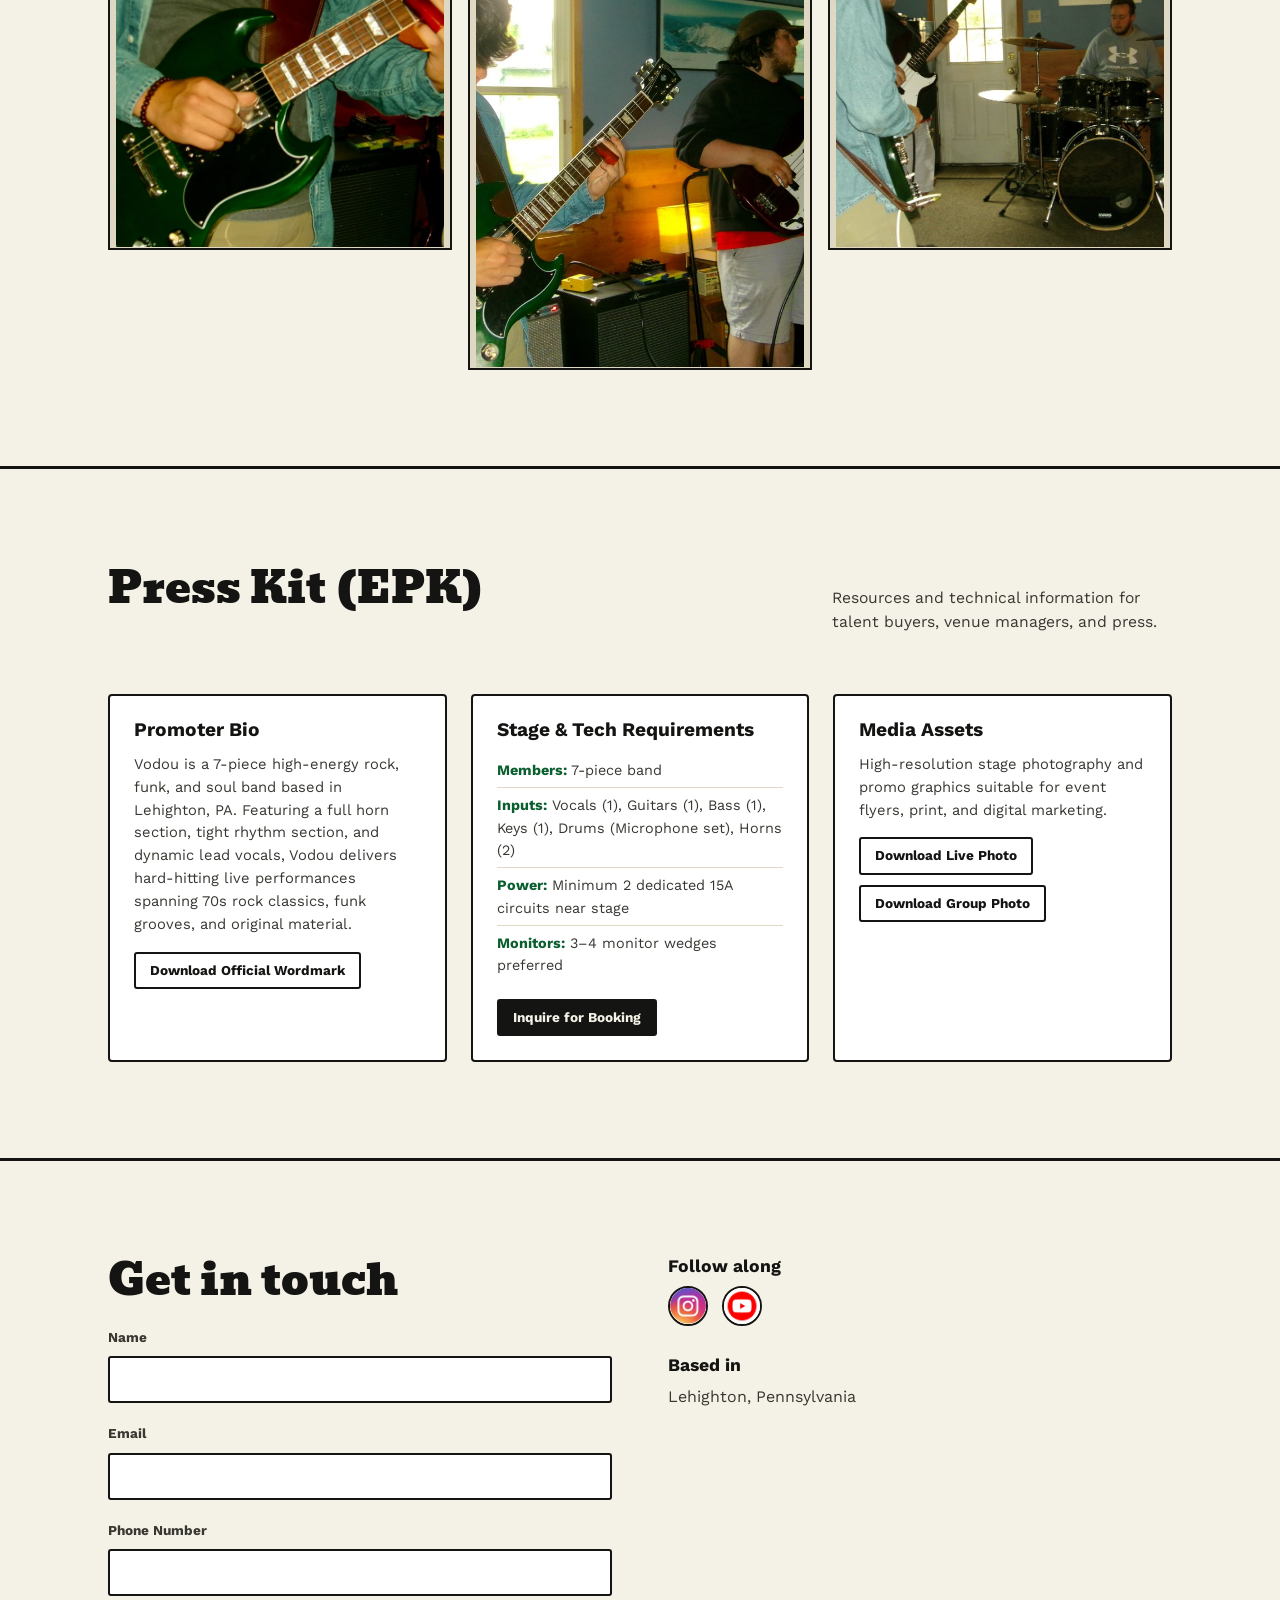
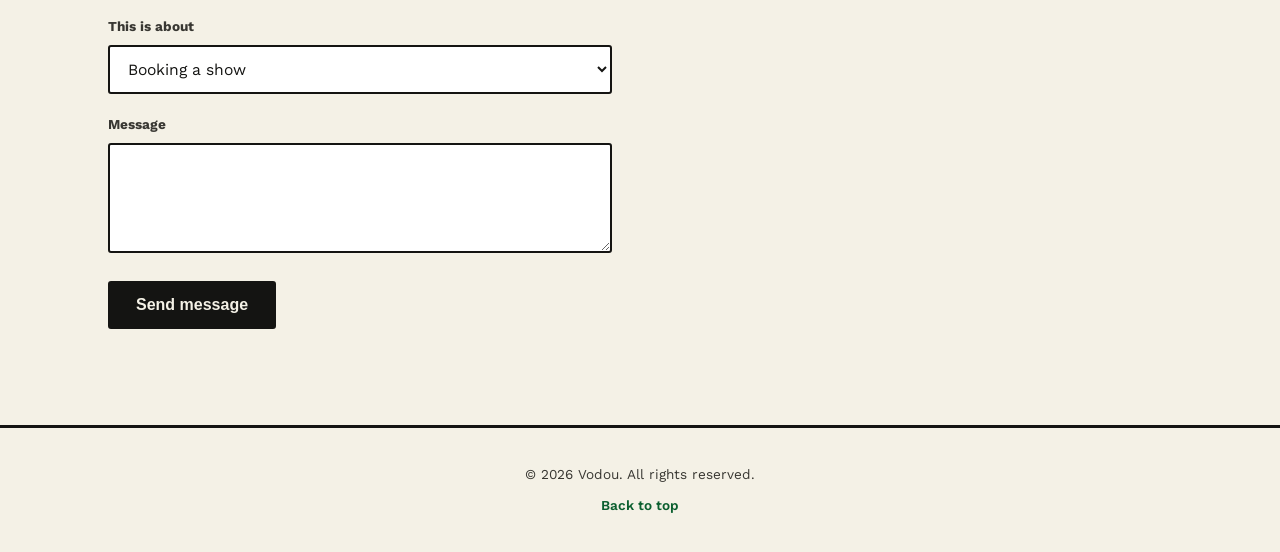
==== commit 7d04b235: "Update index.html" ====
--- a/index.html
+++ b/index.html
@@ -958,6 +958,7 @@
       <li><a href="#bio">Bio</a></li>
       <li><a href="#music">Music</a></li>
       <li><a href="#shows">Shows</a></li>
+      <li><a href="merch.html">Merch</a></li>
       <li><a href="#gallery">Gallery</a></li>
       <li><a href="#epk">EPK</a></li>
       <li><a href="#contact">Contact</a></li>
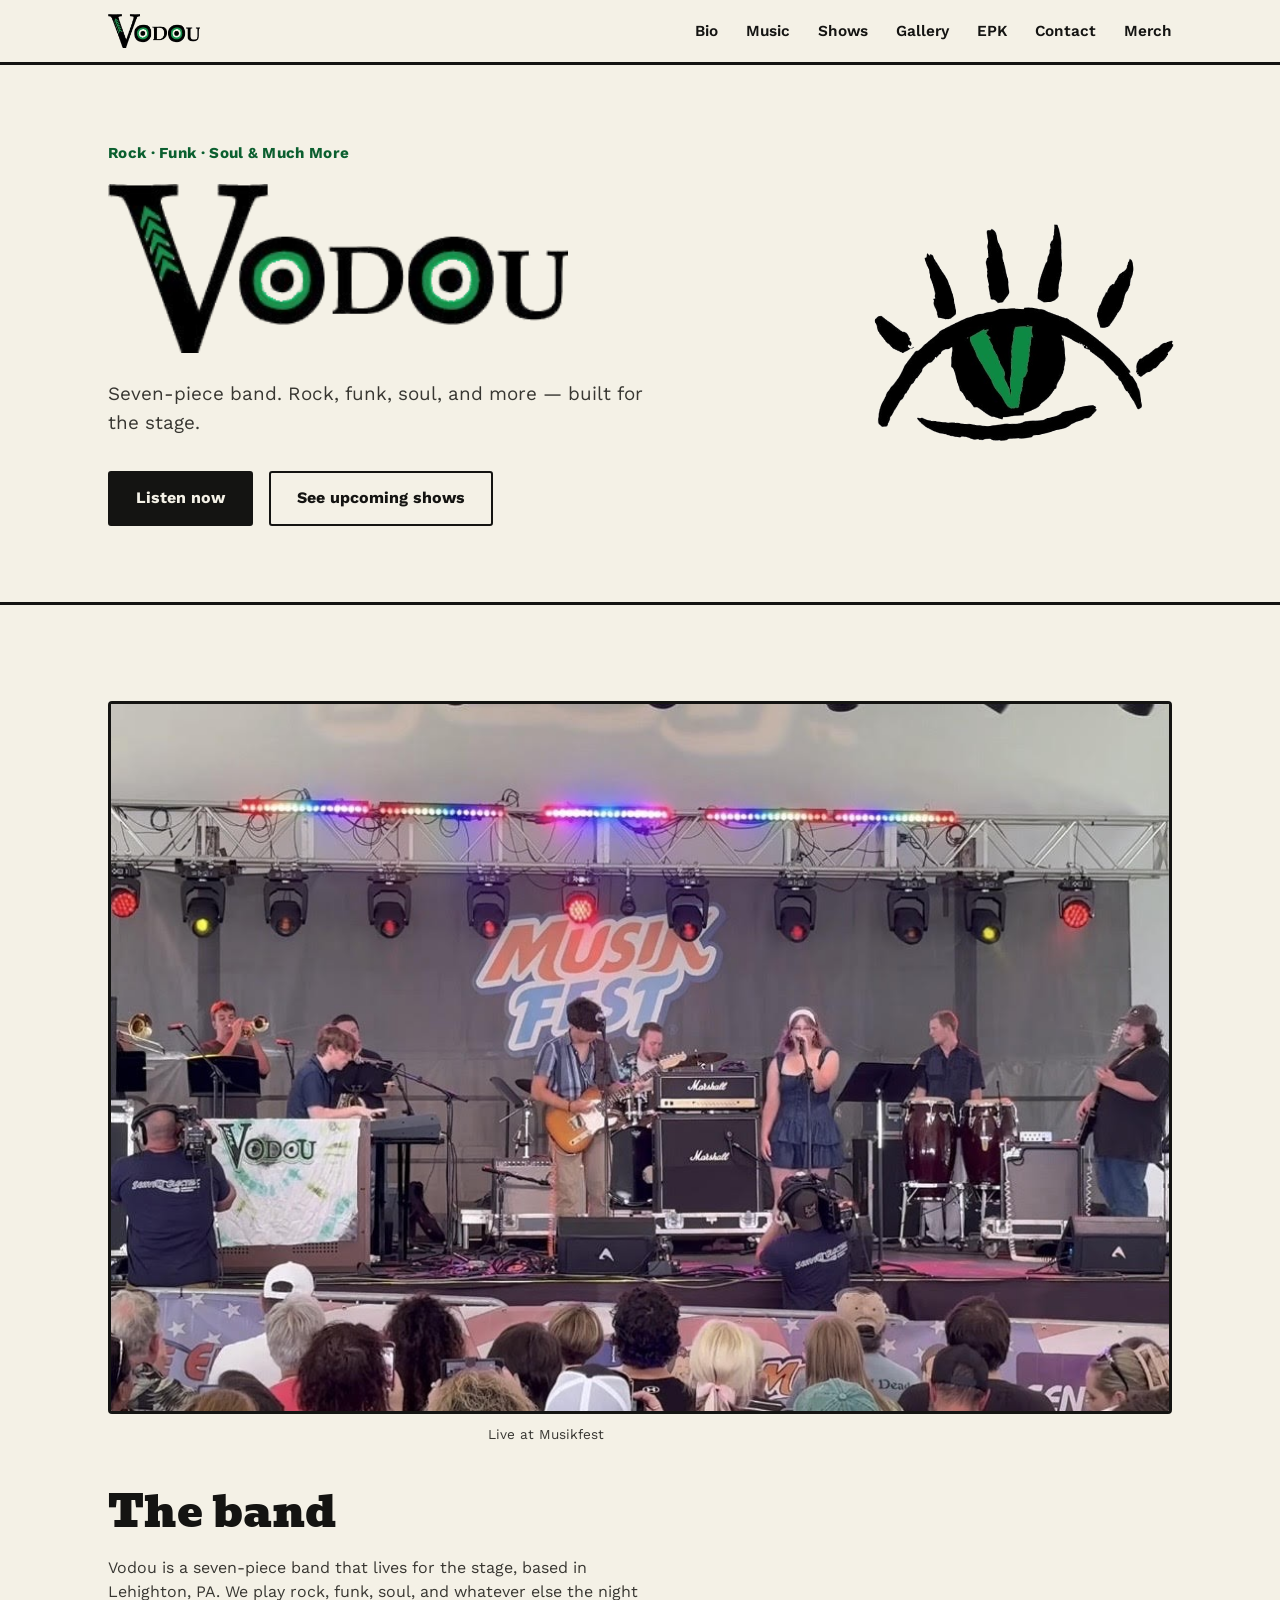
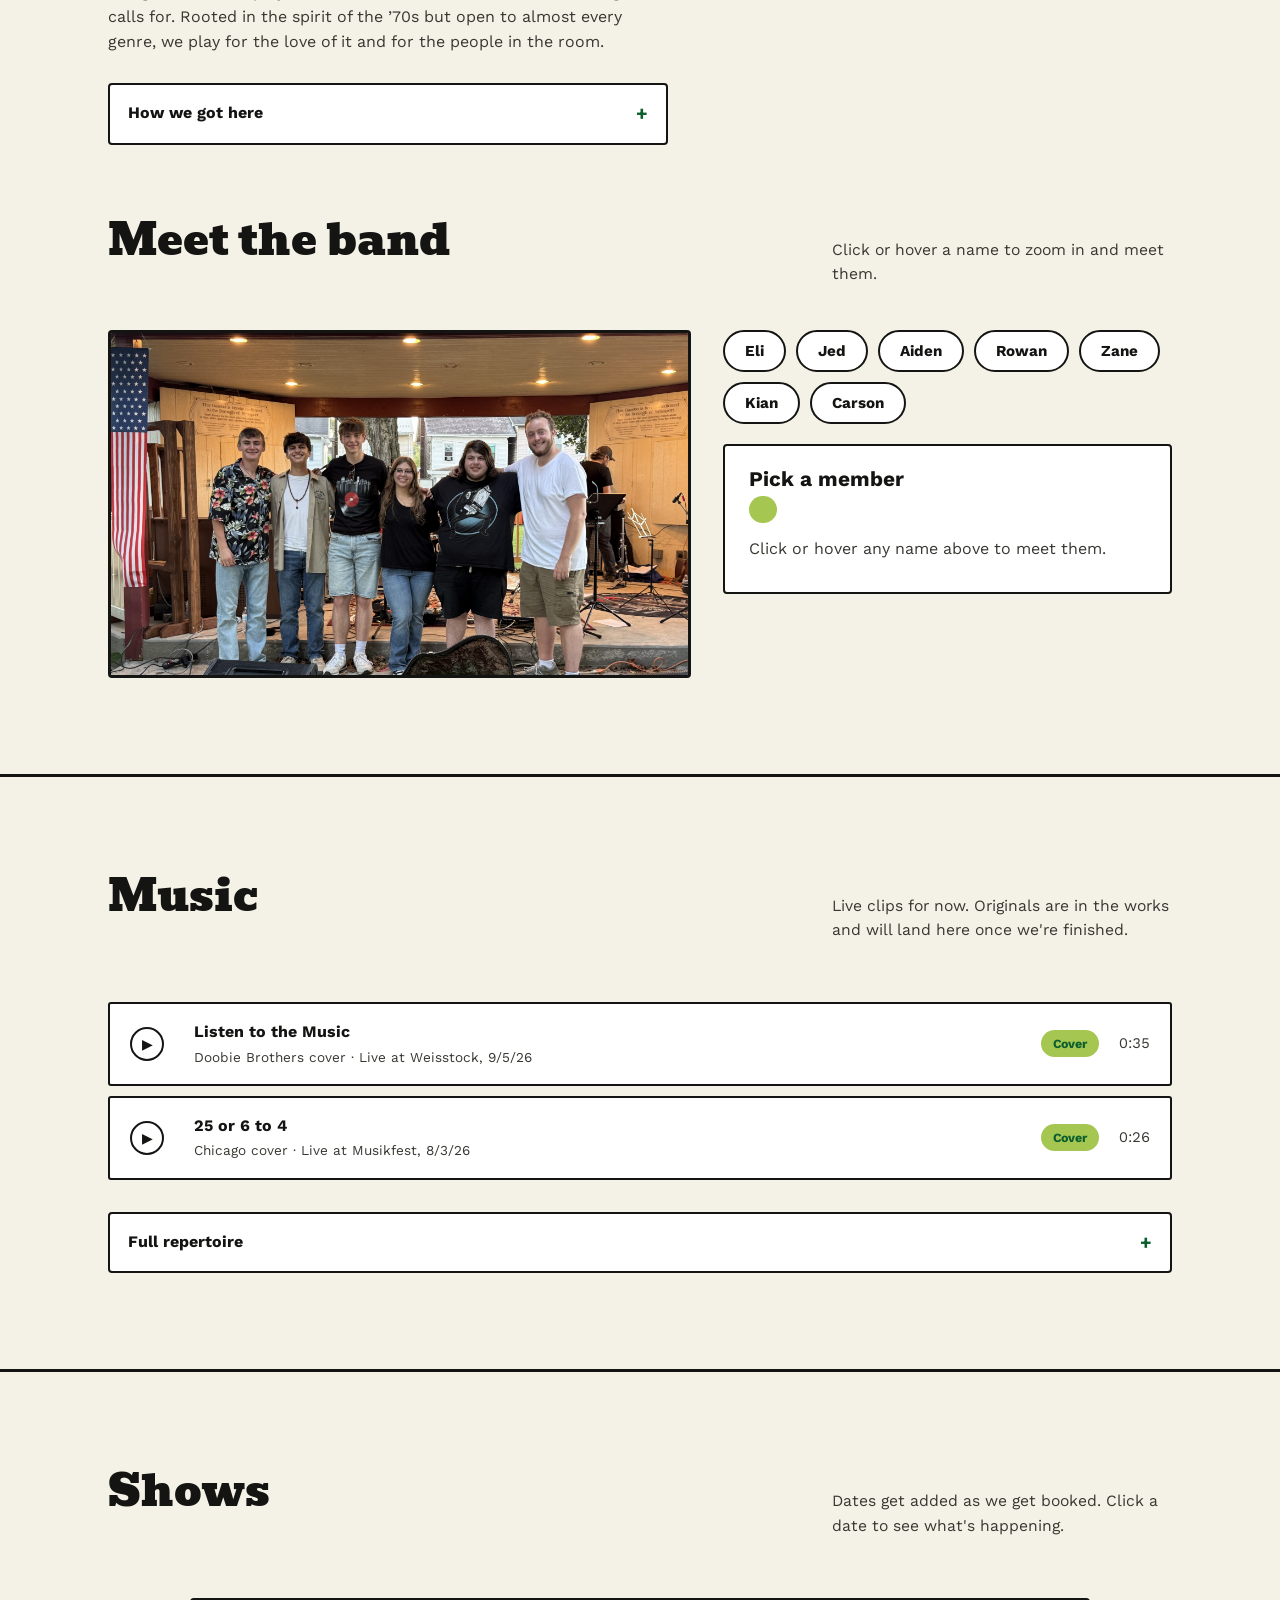
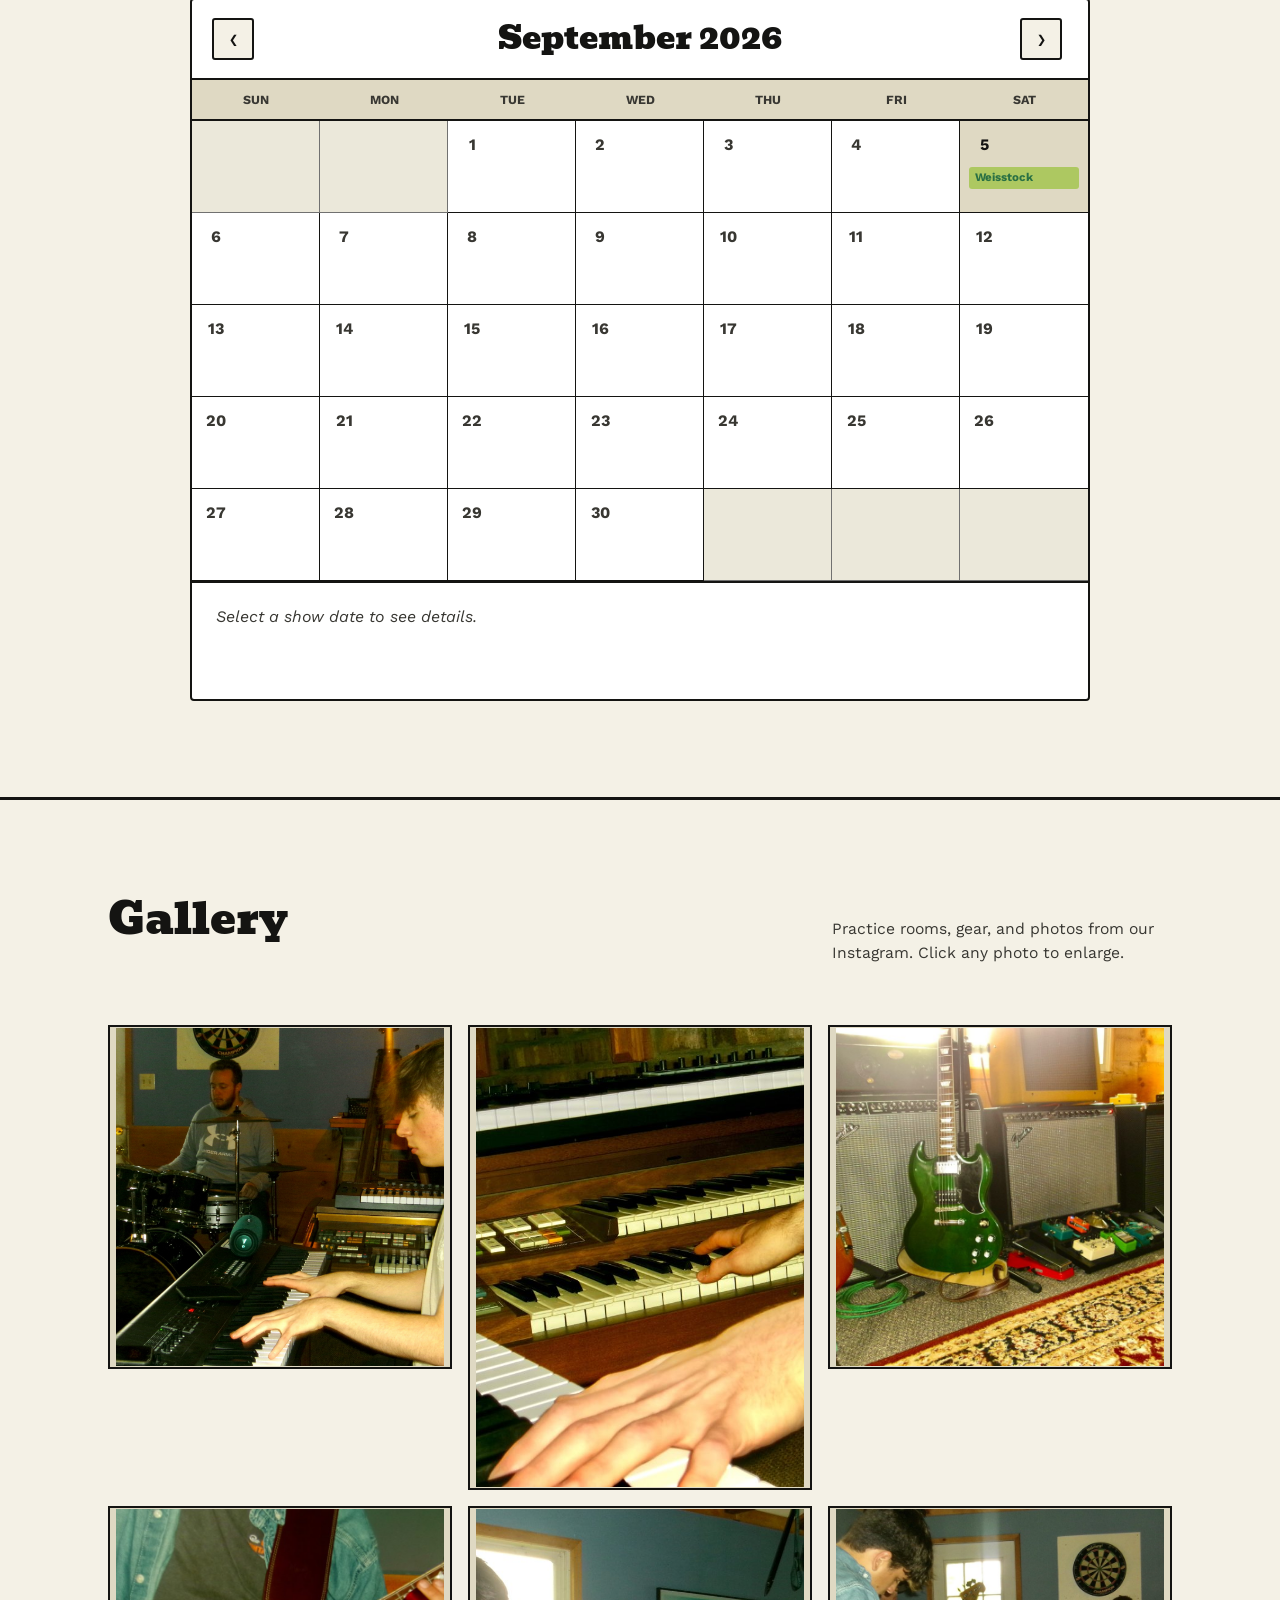
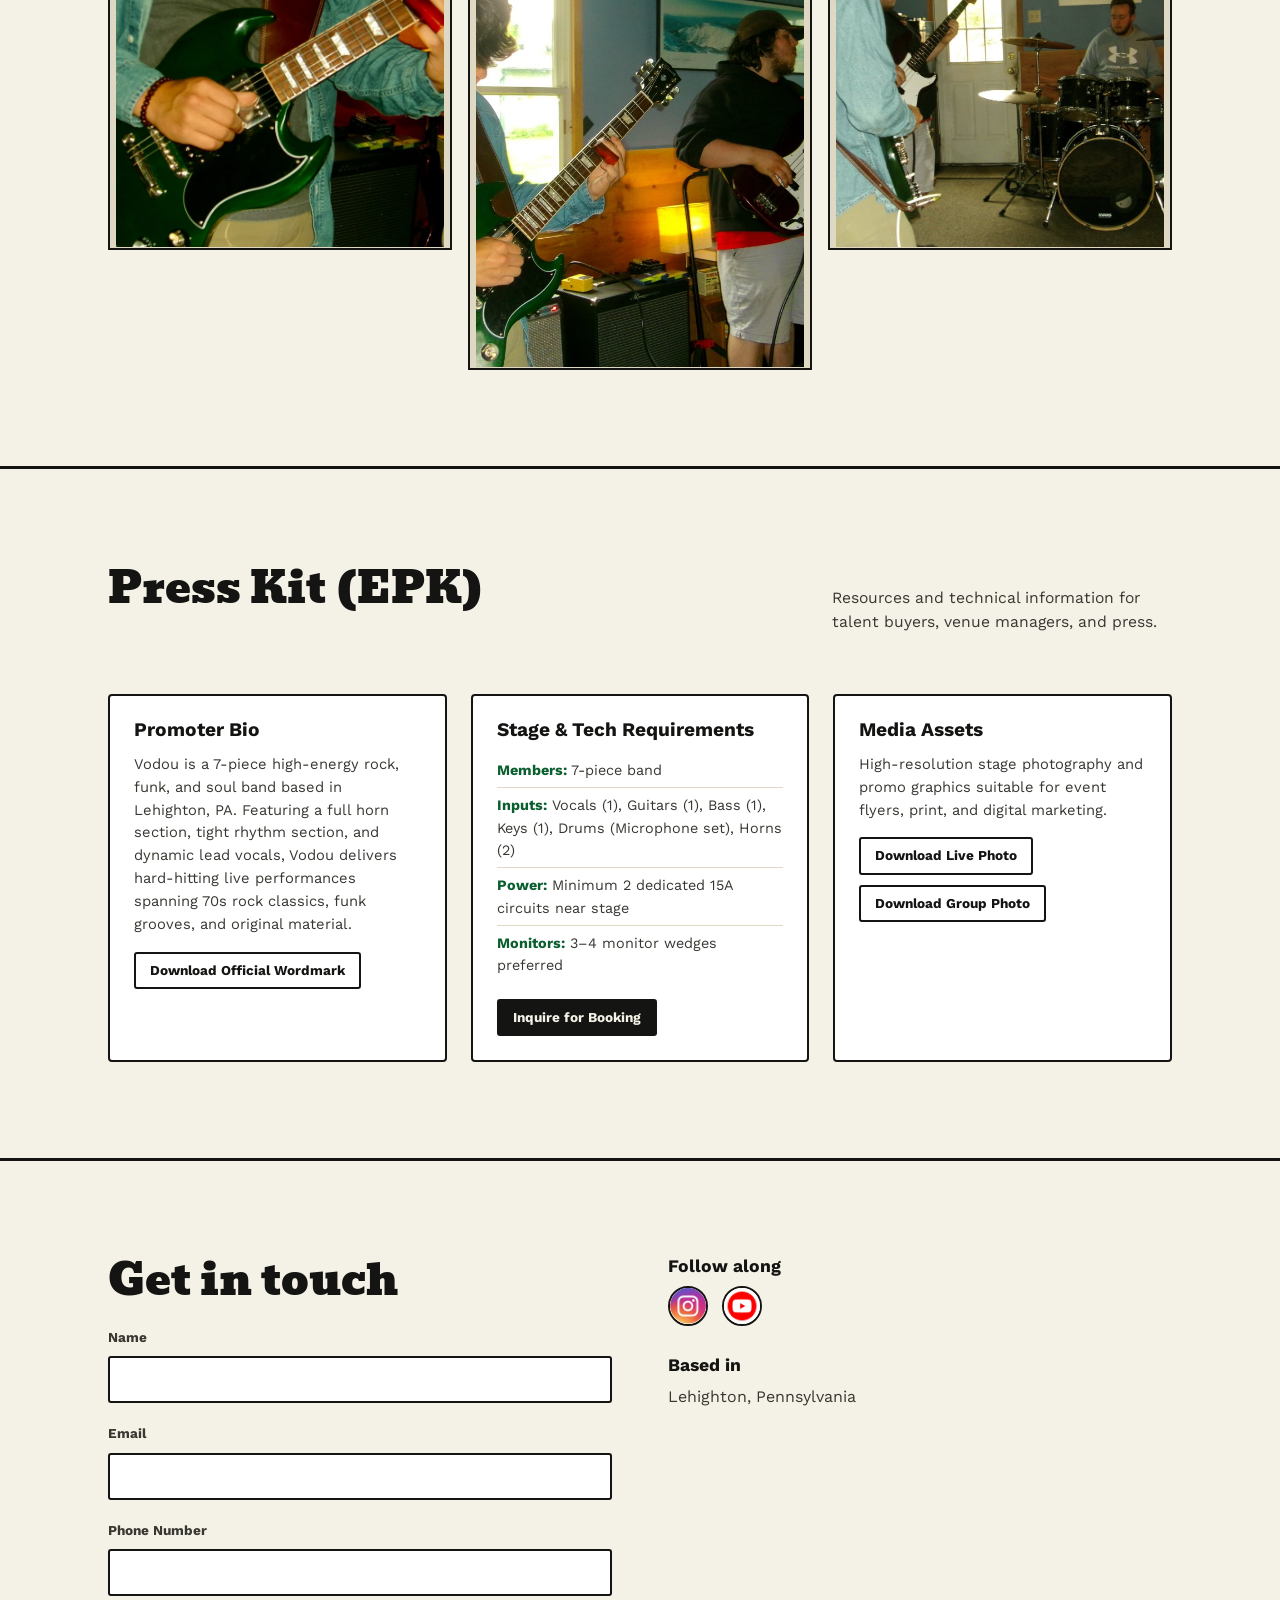
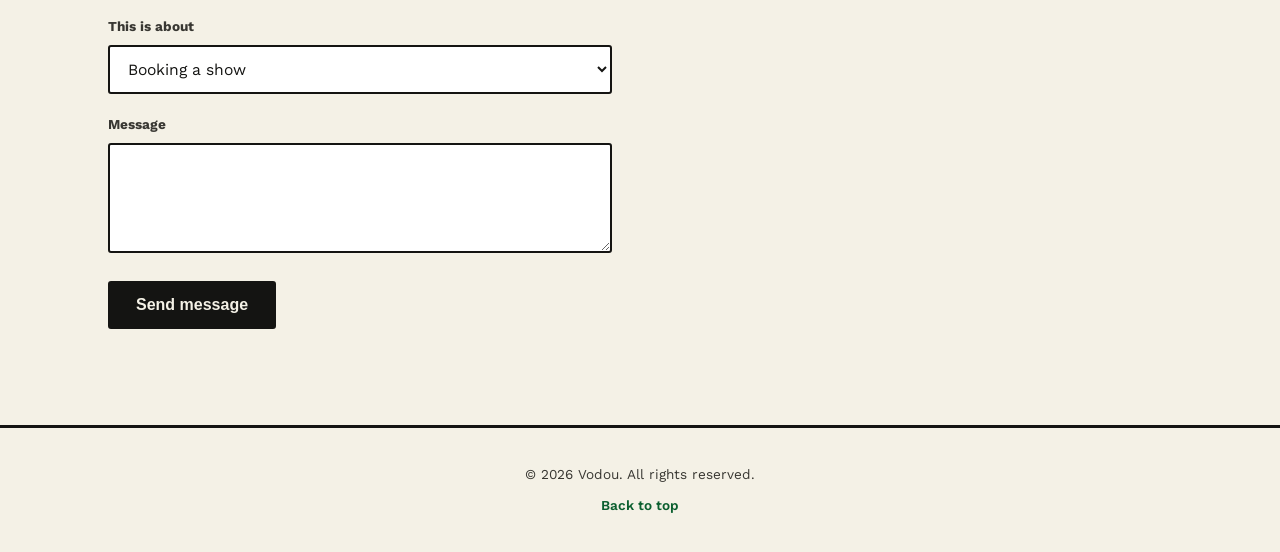
==== commit 689406f9: "Update index.html" ====
--- a/index.html
+++ b/index.html
@@ -958,10 +958,11 @@
       <li><a href="#bio">Bio</a></li>
       <li><a href="#music">Music</a></li>
       <li><a href="#shows">Shows</a></li>
-      <li><a href="merch.html">Merch</a></li>
       <li><a href="#gallery">Gallery</a></li>
       <li><a href="#epk">EPK</a></li>
       <li><a href="#contact">Contact</a></li>
+      <li><a href="merch.html">Merch</a></li>
+
     </ul>
     <button class="nav-toggle" id="navToggle" aria-label="Toggle menu" aria-expanded="false" aria-controls="navLinks">☰</button>
   </nav>
